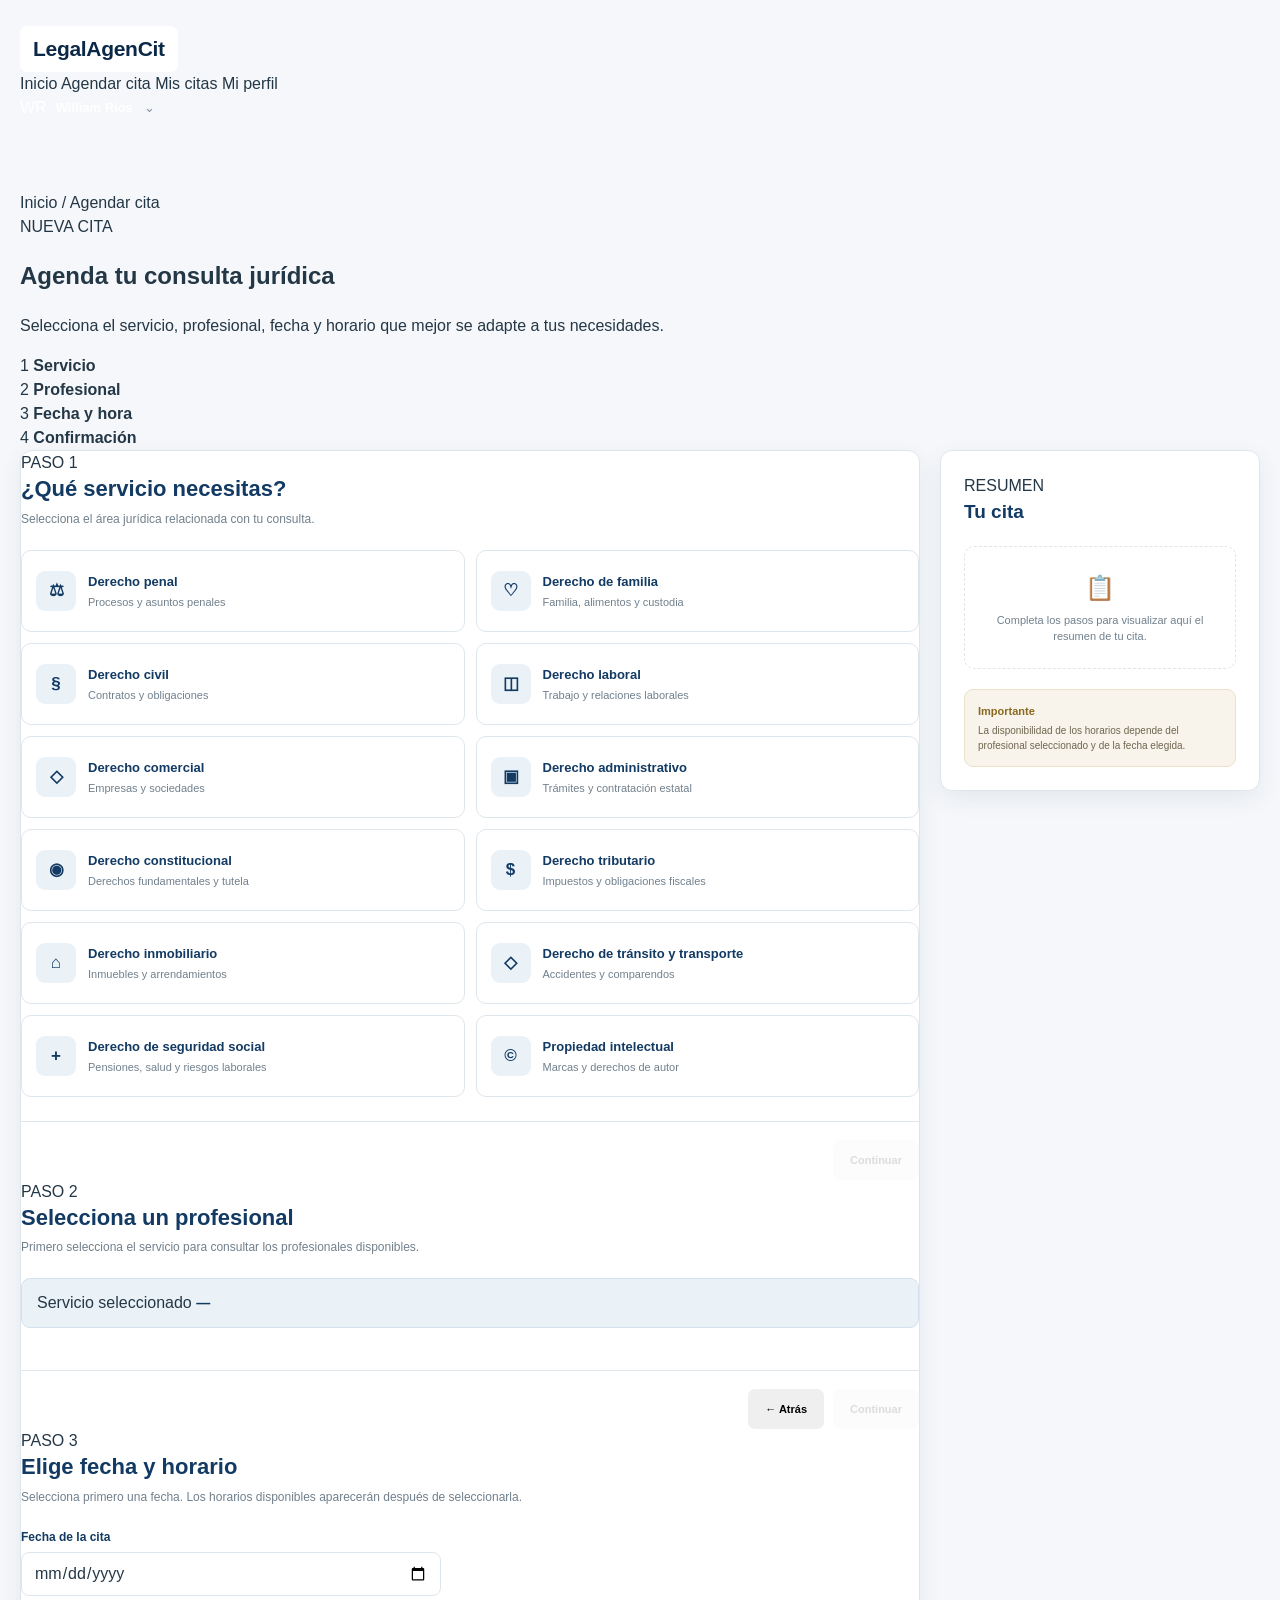
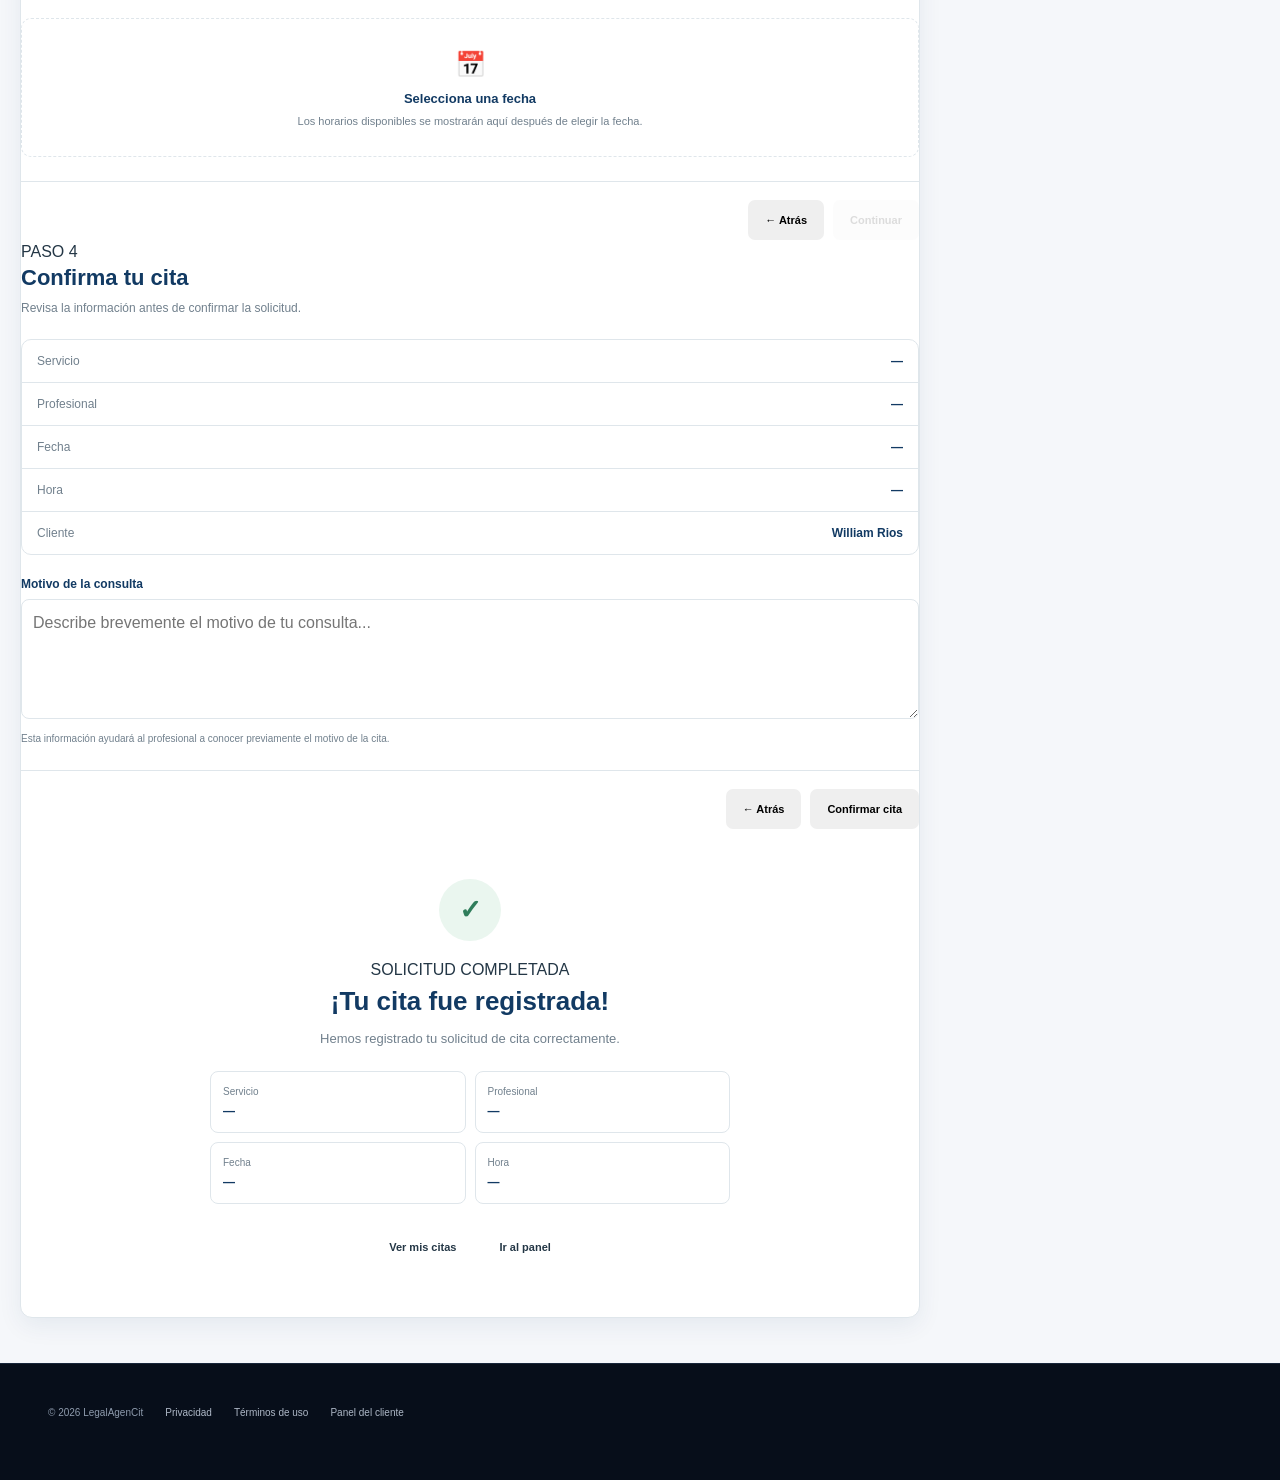
==== agendar-cita.html @ 58173038 "HTML y css" ====
<!DOCTYPE html>
<html lang="es">

<head>
    <meta charset="UTF-8">

    <meta
        name="viewport"
        content="width=device-width, initial-scale=1.0"
    >

    <meta
        name="description"
        content="Agenda una cita jurídica en LegalAgenCit."
    >

    <title>
        Agendar cita | LegalAgenCit
    </title>

    <link
        rel="stylesheet"
        href="assets/css/agendar-cita.css"
    >
</head>

<body class="dashboard-page">

<!-- =========================================================
     ENCABEZADO
========================================================= -->

<header class="dashboard-header">

    <div class="container dashboard-navbar">

        <!-- MARCA -->

        <a
            class="brand"
            href="dashboard-cliente.html"
            aria-label="LegalAgenCit - Panel del cliente"
        >
            <span class="brand-name">
                LegalAgenCit
            </span>
        </a>


        <!-- NAVEGACIÓN -->

        <nav
            class="dashboard-nav"
            aria-label="Navegación del cliente"
        >

            <a href="dashboard-cliente.html">
                Inicio
            </a>

            <a
                class="active"
                href="agendar-cita.html"
            >
                Agendar cita
            </a>

            <a href="mis-citas.html">
                Mis citas
            </a>

            <a href="perfil.html">
                Mi perfil
            </a>

        </nav>


        <!-- USUARIO -->

        <div class="dashboard-user">

            <button
                class="user-menu-button"
                id="userButton"
                type="button"
                aria-expanded="false"
                aria-controls="userMenu"
            >

                <span class="user-avatar">
                    WR
                </span>

                <span class="user-name">
                    William Rios
                </span>

                <span class="user-chevron">
                    ⌄
                </span>

            </button>


            <div
                class="user-menu"
                id="userMenu"
            >

                <a href="perfil.html">
                    Mi perfil
                </a>

                <a href="mis-citas.html">
                    Mis citas
                </a>

                <a href="login.html">
                    Cerrar sesión
                </a>

            </div>

        </div>

    </div>

</header>


<!-- =========================================================
     CONTENIDO PRINCIPAL
========================================================= -->

<main class="booking-main">

    <div class="container">


        <!-- MIGAS DE NAVEGACIÓN -->

        <nav
            class="breadcrumb"
            aria-label="Ruta de navegación"
        >

            <a href="dashboard-cliente.html">
                Inicio
            </a>

            <span>
                /
            </span>

            <span>
                Agendar cita
            </span>

        </nav>


        <!-- ENCABEZADO -->

        <section class="booking-heading">

            <div>

                <span class="dashboard-kicker">
                    NUEVA CITA
                </span>

                <h1>
                    Agenda tu consulta jurídica
                </h1>

                <p>
                    Selecciona el servicio, profesional, fecha
                    y horario que mejor se adapte a tus necesidades.
                </p>

            </div>

        </section>


        <!-- =====================================================
             INDICADOR DE PASOS
        ====================================================== -->

        <div
            class="booking-steps"
            aria-label="Pasos para agendar una cita"
        >

            <div
                class="booking-step-indicator active"
                data-step-indicator="1"
            >

                <span>
                    1
                </span>

                <strong>
                    Servicio
                </strong>

            </div>


            <div
                class="booking-step-indicator"
                data-step-indicator="2"
            >

                <span>
                    2
                </span>

                <strong>
                    Profesional
                </strong>

            </div>


            <div
                class="booking-step-indicator"
                data-step-indicator="3"
            >

                <span>
                    3
                </span>

                <strong>
                    Fecha y hora
                </strong>

            </div>


            <div
                class="booking-step-indicator"
                data-step-indicator="4"
            >

                <span>
                    4
                </span>

                <strong>
                    Confirmación
                </strong>

            </div>

        </div>


        <!-- =====================================================
             CONTENIDO DE LA RESERVA
        ====================================================== -->

        <div class="booking-layout">


            <!-- =================================================
                 FORMULARIO
            ================================================== -->

            <section class="booking-card">


                <!-- =================================================
                     PASO 1
                ================================================== -->

                <div
                    class="booking-content-step active"
                    id="step1"
                >

                    <div class="section-heading">

                        <span class="step-kicker">
                            PASO 1
                        </span>

                        <h2>
                            ¿Qué servicio necesitas?
                        </h2>

                        <p>
                            Selecciona el área jurídica relacionada
                            con tu consulta.
                        </p>

                    </div>


                    <div class="service-grid">


                        <button
                            type="button"
                            class="service-option"
                            data-service="Derecho penal"
                        >

                            <span class="service-icon">
                                ⚖
                            </span>

                            <span>

                                <strong>
                                    Derecho penal
                                </strong>

                                <small>
                                    Procesos y asuntos penales
                                </small>

                            </span>

                        </button>


                        <button
                            type="button"
                            class="service-option"
                            data-service="Derecho de familia"
                        >

                            <span class="service-icon">
                                ♡
                            </span>

                            <span>

                                <strong>
                                    Derecho de familia
                                </strong>

                                <small>
                                    Familia, alimentos y custodia
                                </small>

                            </span>

                        </button>


                        <button
                            type="button"
                            class="service-option"
                            data-service="Derecho civil"
                        >

                            <span class="service-icon">
                                §
                            </span>

                            <span>

                                <strong>
                                    Derecho civil
                                </strong>

                                <small>
                                    Contratos y obligaciones
                                </small>

                            </span>

                        </button>


                        <button
                            type="button"
                            class="service-option"
                            data-service="Derecho laboral"
                        >

                            <span class="service-icon">
                                ◫
                            </span>

                            <span>

                                <strong>
                                    Derecho laboral
                                </strong>

                                <small>
                                    Trabajo y relaciones laborales
                                </small>

                            </span>

                        </button>


                        <button
                            type="button"
                            class="service-option"
                            data-service="Derecho comercial"
                        >

                            <span class="service-icon">
                                ◇
                            </span>

                            <span>

                                <strong>
                                    Derecho comercial
                                </strong>

                                <small>
                                    Empresas y sociedades
                                </small>

                            </span>

                        </button>


                        <button
                            type="button"
                            class="service-option"
                            data-service="Derecho administrativo"
                        >

                            <span class="service-icon">
                                ▣
                            </span>

                            <span>

                                <strong>
                                    Derecho administrativo
                                </strong>

                                <small>
                                    Trámites y contratación estatal
                                </small>

                            </span>

                        </button>


                        <button
                            type="button"
                            class="service-option"
                            data-service="Derecho constitucional"
                        >

                            <span class="service-icon">
                                ◉
                            </span>

                            <span>

                                <strong>
                                    Derecho constitucional
                                </strong>

                                <small>
                                    Derechos fundamentales y tutela
                                </small>

                            </span>

                        </button>


                        <button
                            type="button"
                            class="service-option"
                            data-service="Derecho tributario"
                        >

                            <span class="service-icon">
                                $
                            </span>

                            <span>

                                <strong>
                                    Derecho tributario
                                </strong>

                                <small>
                                    Impuestos y obligaciones fiscales
                                </small>

                            </span>

                        </button>


                        <button
                            type="button"
                            class="service-option"
                            data-service="Derecho inmobiliario"
                        >

                            <span class="service-icon">
                                ⌂
                            </span>

                            <span>

                                <strong>
                                    Derecho inmobiliario
                                </strong>

                                <small>
                                    Inmuebles y arrendamientos
                                </small>

                            </span>

                        </button>


                        <button
                            type="button"
                            class="service-option"
                            data-service="Derecho de tránsito y transporte"
                        >

                            <span class="service-icon">
                                ◇
                            </span>

                            <span>

                                <strong>
                                    Derecho de tránsito y transporte
                                </strong>

                                <small>
                                    Accidentes y comparendos
                                </small>

                            </span>

                        </button>


                        <button
                            type="button"
                            class="service-option"
                            data-service="Derecho de seguridad social"
                        >

                            <span class="service-icon">
                                +
                            </span>

                            <span>

                                <strong>
                                    Derecho de seguridad social
                                </strong>

                                <small>
                                    Pensiones, salud y riesgos laborales
                                </small>

                            </span>

                        </button>


                        <button
                            type="button"
                            class="service-option"
                            data-service="Propiedad intelectual"
                        >

                            <span class="service-icon">
                                ©
                            </span>

                            <span>

                                <strong>
                                    Propiedad intelectual
                                </strong>

                                <small>
                                    Marcas y derechos de autor
                                </small>

                            </span>

                        </button>

                    </div>


                    <div class="step-actions">

                        <button
                            type="button"
                            class="btn btn-primary"
                            id="toStep2"
                            disabled
                        >
                            Continuar
                        </button>

                    </div>

                </div>


                <!-- =================================================
                     PASO 2
                ================================================== -->

                <div
                    class="booking-content-step"
                    id="step2"
                >

                    <div class="section-heading">

                        <span class="step-kicker">
                            PASO 2
                        </span>

                        <h2>
                            Selecciona un profesional
                        </h2>

                        <p id="professionalHelp">
                            Primero selecciona el servicio para
                            consultar los profesionales disponibles.
                        </p>

                    </div>


                    <div
                        class="selected-service"
                        id="selectedServiceBox"
                    >

                        <span>
                            Servicio seleccionado
                        </span>

                        <strong id="selectedService">
                            —
                        </strong>

                    </div>


                    <div
                        class="professional-grid"
                        id="professionalGrid"
                    >
                    </div>


                    <div class="step-actions">

                        <button
                            type="button"
                            class="btn btn-secondary"
                            id="backToStep1"
                        >
                            ← Atrás
                        </button>

                        <button
                            type="button"
                            class="btn btn-primary"
                            id="toStep3"
                            disabled
                        >
                            Continuar
                        </button>

                    </div>

                </div>


                <!-- =================================================
                     PASO 3
                ================================================== -->

                <div
                    class="booking-content-step"
                    id="step3"
                >

                    <div class="section-heading">

                        <span class="step-kicker">
                            PASO 3
                        </span>

                        <h2>
                            Elige fecha y horario
                        </h2>

                        <p>
                            Selecciona primero una fecha.
                            Los horarios disponibles aparecerán
                            después de seleccionarla.
                        </p>

                    </div>


                    <div class="date-area">

                        <label for="appointmentDate">
                            Fecha de la cita
                        </label>

                        <input
                            type="date"
                            id="appointmentDate"
                        >

                    </div>


                    <div
                        class="schedule-area hidden"
                        id="scheduleArea"
                    >

                        <div class="schedule-title">

                            <span>
                                Horarios disponibles
                            </span>

                            <strong id="scheduleDateText">
                                Selecciona una fecha
                            </strong>

                        </div>


                        <div
                            class="time-grid"
                            id="timeGrid"
                        >
                        </div>

                    </div>


                    <div
                        class="empty-schedule"
                        id="emptySchedule"
                    >

                        <span>
                            📅
                        </span>

                        <strong>
                            Selecciona una fecha
                        </strong>

                        <p>
                            Los horarios disponibles se mostrarán
                            aquí después de elegir la fecha.
                        </p>

                    </div>


                    <div class="step-actions">

                        <button
                            type="button"
                            class="btn btn-secondary"
                            id="backToStep2"
                        >
                            ← Atrás
                        </button>

                        <button
                            type="button"
                            class="btn btn-primary"
                            id="toStep4"
                            disabled
                        >
                            Continuar
                        </button>

                    </div>

                </div>


                <!-- =================================================
                     PASO 4
                ================================================== -->

                <div
                    class="booking-content-step"
                    id="step4"
                >

                    <div class="section-heading">

                        <span class="step-kicker">
                            PASO 4
                        </span>

                        <h2>
                            Confirma tu cita
                        </h2>

                        <p>
                            Revisa la información antes de confirmar
                            la solicitud.
                        </p>

                    </div>


                    <div class="confirmation">


                        <div class="confirmation-row">

                            <span>
                                Servicio
                            </span>

                            <strong id="confirmService">
                                —
                            </strong>

                        </div>


                        <div class="confirmation-row">

                            <span>
                                Profesional
                            </span>

                            <strong id="confirmProfessional">
                                —
                            </strong>

                        </div>


                        <div class="confirmation-row">

                            <span>
                                Fecha
                            </span>

                            <strong id="confirmDate">
                                —
                            </strong>

                        </div>


                        <div class="confirmation-row">

                            <span>
                                Hora
                            </span>

                            <strong id="confirmTime">
                                —
                            </strong>

                        </div>


                        <div class="confirmation-row">

                            <span>
                                Cliente
                            </span>

                            <strong>
                                William Rios
                            </strong>

                        </div>

                    </div>


                    <div class="reason-area">

                        <label for="reason">
                            Motivo de la consulta
                        </label>

                        <textarea
                            id="reason"
                            rows="4"
                            placeholder="Describe brevemente el motivo de tu consulta..."
                        ></textarea>

                        <small>
                            Esta información ayudará al profesional
                            a conocer previamente el motivo de la cita.
                        </small>

                    </div>


                    <div class="step-actions">

                        <button
                            type="button"
                            class="btn btn-secondary"
                            id="backToStep3"
                        >
                            ← Atrás
                        </button>

                        <button
                            type="button"
                            class="btn btn-primary"
                            id="confirmAppointment"
                        >
                            Confirmar cita
                        </button>

                    </div>

                </div>


                <!-- =================================================
                     CONFIRMACIÓN EXITOSA
                ================================================== -->

                <div
                    class="booking-content-step success-step"
                    id="successStep"
                >

                    <div class="success-icon">
                        ✓
                    </div>

                    <span class="step-kicker">
                        SOLICITUD COMPLETADA
                    </span>

                    <h2>
                        ¡Tu cita fue registrada!
                    </h2>

                    <p>
                        Hemos registrado tu solicitud de cita
                        correctamente.
                    </p>


                    <div class="success-summary">


                        <div>

                            <span>
                                Servicio
                            </span>

                            <strong id="successService">
                                —
                            </strong>

                        </div>


                        <div>

                            <span>
                                Profesional
                            </span>

                            <strong id="successProfessional">
                                —
                            </strong>

                        </div>


                        <div>

                            <span>
                                Fecha
                            </span>

                            <strong id="successDate">
                                —
                            </strong>

                        </div>


                        <div>

                            <span>
                                Hora
                            </span>

                            <strong id="successTime">
                                —
                            </strong>

                        </div>

                    </div>


                    <div class="success-actions">

                        <a
                            class="btn btn-primary"
                            href="mis-citas.html"
                        >
                            Ver mis citas
                        </a>

                        <a
                            class="btn btn-secondary"
                            href="dashboard-cliente.html"
                        >
                            Ir al panel
                        </a>

                    </div>

                </div>

            </section>


            <!-- =================================================
                 RESUMEN LATERAL
            ================================================== -->

            <aside class="summary-card">

                <span class="summary-kicker">
                    RESUMEN
                </span>

                <h2>
                    Tu cita
                </h2>


                <div
                    class="summary-empty"
                    id="summaryEmpty"
                >

                    <span>
                        📋
                    </span>

                    <p>
                        Completa los pasos para visualizar
                        aquí el resumen de tu cita.
                    </p>

                </div>


                <div
                    class="summary-content hidden"
                    id="summaryContent"
                >

                    <div class="summary-item">

                        <span>
                            Servicio
                        </span>

                        <strong id="summaryService">
                            —
                        </strong>

                    </div>


                    <div class="summary-item">

                        <span>
                            Profesional
                        </span>

                        <strong id="summaryProfessional">
                            —
                        </strong>

                    </div>


                    <div class="summary-item">

                        <span>
                            Fecha
                        </span>

                        <strong id="summaryDate">
                            —
                        </strong>

                    </div>


                    <div class="summary-item">

                        <span>
                            Hora
                        </span>

                        <strong id="summaryTime">
                            —
                        </strong>

                    </div>

                </div>


                <div class="summary-note">

                    <strong>
                        Importante
                    </strong>

                    <p>
                        La disponibilidad de los horarios depende
                        del profesional seleccionado y de la fecha
                        elegida.
                    </p>

                </div>

            </aside>

        </div>

    </div>

</main>


<!-- =========================================================
     PIE DE PÁGINA
========================================================= -->

<footer class="dashboard-footer">

    <div class="container">

        <span>
            © 2026 LegalAgenCit
        </span>

        <div>

            <a href="#">
                Privacidad
            </a>

            <a href="#">
                Términos de uso
            </a>

            <a href="dashboard-cliente.html">
                Panel del cliente
            </a>

        </div>

    </div>

</footer>


<!-- =========================================================
     JAVASCRIPT
========================================================= -->

<script>

/* =========================================================
   CATÁLOGO DE PROFESIONALES
========================================================= */

const professionals = [

    {
        name: "Dr. Carlos Ramírez",
        specialties: [
            "Derecho penal",
            "Derecho constitucional",
            "Derecho de tránsito y transporte"
        ],
        specialty: "Penal",
        areas:
            "Procesos penales, delitos económicos, responsabilidad penal y asuntos relacionados con tránsito",
        initials: "CR"
    },

    {
        name: "Dra. Sofía Castro",
        specialties: [
            "Derecho de familia",
            "Derecho civil"
        ],
        specialty: "Familia",
        areas:
            "Divorcio, alimentos, custodia, sucesiones y asuntos civiles",
        initials: "SC"
    },

    {
        name: "Dr. Andrés Morales",
        specialties: [
            "Derecho civil",
            "Derecho inmobiliario",
            "Derecho comercial"
        ],
        specialty: "Civil",
        areas:
            "Contratos, obligaciones, responsabilidad civil, propiedad y asuntos comerciales",
        initials: "AM"
    },

    {
        name: "Dra. Valentina Gómez",
        specialties: [
            "Derecho laboral",
            "Derecho de seguridad social",
            "Derecho civil"
        ],
        specialty: "Laboral",
        areas:
            "Contratos laborales, despidos, prestaciones, conflictos laborales y seguridad social",
        initials: "VG"
    },

    {
        name: "Dr. Alejandro Torres",
        specialties: [
            "Derecho comercial",
            "Derecho civil",
            "Derecho tributario"
        ],
        specialty: "Comercial",
        areas:
            "Sociedades, contratos comerciales, obligaciones mercantiles, empresas y asuntos tributarios",
        initials: "AT"
    },

    {
        name: "Dra. Laura Martínez",
        specialties: [
            "Derecho administrativo",
            "Derecho constitucional"
        ],
        specialty: "Administrativo",
        areas:
            "Contratación estatal, actos administrativos, procedimientos administrativos y asuntos constitucionales",
        initials: "LM"
    },

    {
        name: "Dr. Sebastián Herrera",
        specialties: [
            "Derecho constitucional",
            "Derecho penal",
            "Derecho administrativo"
        ],
        specialty: "Constitucional",
        areas:
            "Derechos fundamentales, acciones de tutela, mecanismos constitucionales y asuntos administrativos",
        initials: "SH"
    },

    {
        name: "Dra. Natalia Rodríguez",
        specialties: [
            "Derecho tributario",
            "Derecho comercial",
            "Derecho administrativo"
        ],
        specialty: "Tributario",
        areas:
            "Impuestos, obligaciones tributarias, declaraciones, procedimientos fiscales y asuntos comerciales",
        initials: "NR"
    },

    {
        name: "Dr. Felipe Vargas",
        specialties: [
            "Derecho inmobiliario",
            "Derecho civil",
            "Derecho comercial"
        ],
        specialty: "Inmobiliario",
        areas:
            "Compraventa de inmuebles, arrendamientos, propiedad, contratos y trámites inmobiliarios",
        initials: "FV"
    },

    {
        name: "Dra. Carolina Pérez",
        specialties: [
            "Derecho de tránsito y transporte",
            "Derecho civil",
            "Derecho penal"
        ],
        specialty: "Tránsito y Transporte",
        areas:
            "Accidentes de tránsito, comparendos, licencias, responsabilidad vial y asuntos civiles relacionados",
        initials: "CP"
    },

    {
        name: "Dr. Daniel Rojas",
        specialties: [
            "Derecho de seguridad social",
            "Derecho laboral",
            "Derecho civil"
        ],
        specialty: "Seguridad Social",
        areas:
            "Pensiones, salud, riesgos laborales, prestaciones sociales y conflictos laborales",
        initials: "DR"
    },

    {
        name: "Dra. Mariana López",
        specialties: [
            "Propiedad intelectual",
            "Derecho comercial",
            "Derecho civil"
        ],
        specialty: "Propiedad Intelectual",
        areas:
            "Marcas, derechos de autor, propiedad industrial, registro de obras y asuntos comerciales",
        initials: "ML"
    }

];


/* =========================================================
   ESTADO DE LA CITA
========================================================= */

let appointment = {
    service: "",
    professional: null,
    date: "",
    time: "",
    reason: ""
};


/* =========================================================
   ELEMENTOS
========================================================= */

const steps =
    document.querySelectorAll(
        ".booking-content-step"
    );

const indicators =
    document.querySelectorAll(
        ".booking-step-indicator"
    );

const serviceButtons =
    document.querySelectorAll(
        ".service-option"
    );

const professionalGrid =
    document.getElementById(
        "professionalGrid"
    );

const selectedService =
    document.getElementById(
        "selectedService"
    );

const toStep2 =
    document.getElementById(
        "toStep2"
    );

const toStep3 =
    document.getElementById(
        "toStep3"
    );

const toStep4 =
    document.getElementById(
        "toStep4"
    );

const appointmentDate =
    document.getElementById(
        "appointmentDate"
    );

const timeGrid =
    document.getElementById(
        "timeGrid"
    );

const scheduleArea =
    document.getElementById(
        "scheduleArea"
    );

const emptySchedule =
    document.getElementById(
        "emptySchedule"
    );

const reason =
    document.getElementById(
        "reason"
    );


/* =========================================================
   CAMBIAR PASO
========================================================= */

function showStep(number) {

    steps.forEach(step => {
        step.classList.remove("active");
    });

    indicators.forEach(indicator => {

        indicator.classList.remove("active");
        indicator.classList.remove("completed");

        const stepNumber =
            Number(
                indicator.dataset.stepIndicator
            );

        if (stepNumber < number) {
            indicator.classList.add("completed");
        }

        if (stepNumber === number) {
            indicator.classList.add("active");
        }

    });

    const selectedStep =
        document.getElementById(
            `step${number}`
        );

    if (selectedStep) {
        selectedStep.classList.add("active");
    }

}


/* =========================================================
   PASO 1 — SERVICIO
========================================================= */

serviceButtons.forEach(button => {

    button.addEventListener(
        "click",
        () => {

            serviceButtons.forEach(item => {
                item.classList.remove(
                    "selected"
                );
            });

            button.classList.add(
                "selected"
            );

            appointment.service =
                button.dataset.service;

            appointment.professional =
                null;

            appointment.date = "";
            appointment.time = "";

            toStep2.disabled = false;

            renderProfessionals();
            updateSummary();

        }
    );

});


/* =========================================================
   PROFESIONALES COMPATIBLES
========================================================= */

function renderProfessionals() {

    professionalGrid.innerHTML = "";

    const available =
        professionals.filter(
            professional =>
                professional.specialties.includes(
                    appointment.service
                )
        );

    selectedService.textContent =
        appointment.service;

    if (available.length === 0) {

        professionalGrid.innerHTML = `

            <div class="no-professionals">

                <strong>
                    No hay profesionales disponibles
                </strong>

                <p>
                    Actualmente no encontramos profesionales
                    asociados a este servicio.
                </p>

            </div>

        `;

        return;
    }


    available.forEach(professional => {

        const card =
            document.createElement(
                "button"
            );

        card.type = "button";

        card.className =
            "professional-option";

        card.innerHTML = `

            <span class="professional-avatar">
                ${professional.initials}
            </span>

            <span class="professional-info">

                <strong>
                    ${professional.name}
                </strong>

                <small>
                    Especialidad principal:
                    ${professional.specialty}
                </small>

                <em>
                    ${professional.areas}
                </em>

            </span>

            <span class="select-arrow">
                →
            </span>

        `;


        card.addEventListener(
            "click",
            () => {

                document
                    .querySelectorAll(
                        ".professional-option"
                    )
                    .forEach(item => {

                        item.classList.remove(
                            "selected"
                        );

                    });


                card.classList.add(
                    "selected"
                );


                appointment.professional =
                    professional;

                toStep3.disabled = false;

                updateSummary();

            }
        );


        professionalGrid.appendChild(
            card
        );

    });

}


/* =========================================================
   PASO 2
========================================================= */

toStep2.addEventListener(
    "click",
    () => {

        if (!appointment.service) {
            return;
        }

        showStep(2);

    }
);


/* =========================================================
   VOLVER AL PASO 1
========================================================= */

document
    .getElementById(
        "backToStep1"
    )
    .addEventListener(
        "click",
        () => {
            showStep(1);
        }
    );


/* =========================================================
   PASO 3
========================================================= */

toStep3.addEventListener(
    "click",
    () => {

        if (!appointment.professional) {
            return;
        }

        showStep(3);

    }
);


/* =========================================================
   VOLVER AL PASO 2
========================================================= */

document
    .getElementById(
        "backToStep2"
    )
    .addEventListener(
        "click",
        () => {
            showStep(2);
        }
    );


/* =========================================================
   FECHA MÍNIMA
========================================================= */

const today =
    new Date();

const year =
    today.getFullYear();

const month =
    String(
        today.getMonth() + 1
    ).padStart(2, "0");

const day =
    String(
        today.getDate()
    ).padStart(2, "0");

appointmentDate.min =
    `${year}-${month}-${day}`;


/* =========================================================
   CAMBIO DE FECHA
========================================================= */

appointmentDate.addEventListener(
    "change",
    () => {

        appointment.date =
            appointmentDate.value;

        appointment.time = "";

        if (!appointment.date) {

            scheduleArea.classList.add(
                "hidden"
            );

            emptySchedule.classList.remove(
                "hidden"
            );

            toStep4.disabled = true;

            return;
        }

        renderTimes();
        updateSummary();

    }
);


/* =========================================================
   GENERAR HORARIOS
========================================================= */

function renderTimes() {

    timeGrid.innerHTML = "";

    scheduleArea.classList.remove(
        "hidden"
    );

    emptySchedule.classList.add(
        "hidden"
    );

    toStep4.disabled = true;


    const selectedDate =
        new Date(
            `${appointment.date}T12:00:00`
        );

    const dayOfWeek =
        selectedDate.getDay();


    if (
        dayOfWeek === 0 ||
        dayOfWeek === 6
    ) {

        timeGrid.innerHTML = `

            <div class="no-times">

                <strong>
                    No hay atención este día
                </strong>

                <p>
                    Selecciona un día entre lunes y viernes.
                </p>

            </div>

        `;

        return;
    }


    const times = [
        "08:00",
        "09:00",
        "10:00",
        "11:00",
        "14:00",
        "15:00",
        "16:00"
    ];


    times.forEach(time => {

        const button =
            document.createElement(
                "button"
            );

        button.type = "button";

        button.className =
            "time-option";

        button.textContent =
            formatTime(time);


        button.addEventListener(
            "click",
            () => {

                document
                    .querySelectorAll(
                        ".time-option"
                    )
                    .forEach(item => {

                        item.classList.remove(
                            "selected"
                        );

                    });


                button.classList.add(
                    "selected"
                );


                appointment.time =
                    time;

                toStep4.disabled = false;

                updateSummary();

            }
        );


        timeGrid.appendChild(
            button
        );

    });


    document.getElementById(
        "scheduleDateText"
    ).textContent =
        formatDate(
            appointment.date
        );

}


/* =========================================================
   FORMATO DE HORA
========================================================= */

function formatTime(time) {

    const [
        hours,
        minutes
    ] =
        time.split(":");


    const date =
        new Date();

    date.setHours(
        Number(hours),
        Number(minutes)
    );


    return date.toLocaleTimeString(
        "es-CO",
        {
            hour: "numeric",
            minute: "2-digit"
        }
    );

}


/* =========================================================
   FORMATO DE FECHA
========================================================= */

function formatDate(dateString) {

    if (!dateString) {
        return "—";
    }


    const date =
        new Date(
            `${dateString}T12:00:00`
        );


    return date.toLocaleDateString(
        "es-CO",
        {
            weekday: "long",
            day: "numeric",
            month: "long",
            year: "numeric"
        }
    );

}


/* =========================================================
   PASO 4
========================================================= */

toStep4.addEventListener(
    "click",
    () => {

        if (
            !appointment.date ||
            !appointment.time
        ) {
            return;
        }


        document.getElementById(
            "confirmService"
        ).textContent =
            appointment.service;


        document.getElementById(
            "confirmProfessional"
        ).textContent =
            appointment.professional.name;


        document.getElementById(
            "confirmDate"
        ).textContent =
            formatDate(
                appointment.date
            );


        document.getElementById(
            "confirmTime"
        ).textContent =
            formatTime(
                appointment.time
            );


        showStep(4);

    }
);


/* =========================================================
   VOLVER AL PASO 3
========================================================= */

document
    .getElementById(
        "backToStep3"
    )
    .addEventListener(
        "click",
        () => {
            showStep(3);
        }
    );


/* =========================================================
   MOTIVO
========================================================= */

reason.addEventListener(
    "input",
    () => {

        appointment.reason =
            reason.value;

    }
);


/* =========================================================
   CONFIRMAR CITA
========================================================= */

document
    .getElementById(
        "confirmAppointment"
    )
    .addEventListener(
        "click",
        () => {

            document.getElementById(
                "successService"
            ).textContent =
                appointment.service;


            document.getElementById(
                "successProfessional"
            ).textContent =
                appointment.professional.name;


            document.getElementById(
                "successDate"
            ).textContent =
                formatDate(
                    appointment.date
                );


            document.getElementById(
                "successTime"
            ).textContent =
                formatTime(
                    appointment.time
                );


            steps.forEach(step => {

                step.classList.remove(
                    "active"
                );

            });


            document
                .getElementById(
                    "successStep"
                )
                .classList.add(
                    "active"
                );


            indicators.forEach(
                indicator => {

                    indicator.classList.remove(
                        "active"
                    );

                    indicator.classList.add(
                        "completed"
                    );

                }
            );


            updateSummary();

        }
    );


/* =========================================================
   ACTUALIZAR RESUMEN
========================================================= */

function updateSummary() {

    const hasInformation =
        appointment.service ||
        appointment.professional ||
        appointment.date ||
        appointment.time;


    if (!hasInformation) {

        document
            .getElementById(
                "summaryEmpty"
            )
            .classList.remove(
                "hidden"
            );


        document
            .getElementById(
                "summaryContent"
            )
            .classList.add(
                "hidden"
            );

        return;
    }


    document
        .getElementById(
            "summaryEmpty"
        )
        .classList.add(
            "hidden"
        );


    document
        .getElementById(
            "summaryContent"
        )
        .classList.remove(
            "hidden"
        );


    document.getElementById(
        "summaryService"
    ).textContent =
        appointment.service ||
        "Pendiente";


    document.getElementById(
        "summaryProfessional"
    ).textContent =
        appointment.professional
            ? appointment.professional.name
            : "Pendiente";


    document.getElementById(
        "summaryDate"
    ).textContent =
        appointment.date
            ? formatDate(
                appointment.date
            )
            : "Pendiente";


    document.getElementById(
        "summaryTime"
    ).textContent =
        appointment.time
            ? formatTime(
                appointment.time
            )
            : "Pendiente";

}


/* =========================================================
   MENÚ DEL USUARIO
========================================================= */

const userButton =
    document.getElementById(
        "userButton"
    );

const userMenu =
    document.getElementById(
        "userMenu"
    );


userButton.addEventListener(
    "click",
    () => {

        const expanded =
            userButton.getAttribute(
                "aria-expanded"
            ) === "true";


        userButton.setAttribute(
            "aria-expanded",
            String(!expanded)
        );


        userMenu.classList.toggle(
            "open",
            !expanded
        );

    }
);


/* =========================================================
   CERRAR MENÚ
========================================================= */

document.addEventListener(
    "click",
    event => {

        if (
            !userButton.contains(
                event.target
            ) &&
            !userMenu.contains(
                event.target
            )
        ) {

            userButton.setAttribute(
                "aria-expanded",
                "false"
            );

            userMenu.classList.remove(
                "open"
            );

        }

    }
);


/* =========================================================
   ESC
========================================================= */

document.addEventListener(
    "keydown",
    event => {

        if (
            event.key === "Escape"
        ) {

            userButton.setAttribute(
                "aria-expanded",
                "false"
            );

            userMenu.classList.remove(
                "open"
            );

        }

    }
);


/* =========================================================
   INICIALIZACIÓN
========================================================= */

updateSummary();

</script>

</body>

</html>
---- assets/css/agendar-cita.css ----
/* ================================================================
   LEGALAGENCIT
   AGENDAR CITA
   DISEÑO CONSISTENTE CON EL PANEL DEL CLIENTE
================================================================ */

/* ================================================================
   VARIABLES
================================================================ */
:root {
    --bg-main: #f5f7fa;
    --bg-header: #070e1a;

    --primary: #123a63;
    --primary-dark: #0b2947;
    --primary-light: #eaf1f7;

    --interactive-hover: #a5b2dd;
    --interactive-selected: #234a98;
    --interactive-border: #234a98;

    --text: #243746;
    --text-soft: #71808d;
    --text-muted: #8794a7;

    --border: #dfe6eb;

    --white: #ffffff;

    --gold: #d9b21f;

    --success: #2f7d5b;
    --success-bg: #eaf6ef;

    --warning: #a87520;
    --warning-bg: #fff7e6;

    --shadow: 0 8px 24px rgba(18, 58, 99, 0.07);

    --radius: 12px;
}


/* ================================================================
   RESET
================================================================ */
* {
    box-sizing: border-box;
}

html {
    scroll-behavior: smooth;
}

body {
    margin: 0;
    min-height: 100vh;

    font-family:
        "Segoe UI",
        Arial,
        Helvetica,
        sans-serif;

    color: var(--text);
    background: var(--bg-main);

    line-height: 1.5;
}

button,
input,
textarea,
select {
    font: inherit;
}

button {
    cursor: pointer;
}

a {
    color: inherit;
    text-decoration: none;
}


/* ================================================================
   HEADER
================================================================ */
.header {
    height: 69px;
    flex-shrink: 0;

    background: var(--bg-header);

    border-bottom:
        1px solid #202d42;

    position: sticky;
    top: 0;
    z-index: 100;
}

.nav {
    width: 100%;
    max-width: 1366px;

    height: 69px;

    margin: 0 auto;
    padding: 0 28px;

    display: grid;

    grid-template-columns:
        1fr
        auto
        1fr;

    align-items: center;

    gap: 30px;
}


/* ================================================================
   MARCA
================================================================ */
.brand {
    justify-self: start;

    display: inline-flex;
    align-items: center;

    padding: 7px 13px;

    min-height: 37px;

    background: var(--white);

    color: var(--primary-dark);

    border-radius: 7px;

    font-size: 21px;
    font-weight: 800;

    letter-spacing: -0.3px;

    white-space: nowrap;
}

.brand span {
    letter-spacing: -0.3px;
}


/* ================================================================
   NAVEGACIÓN
================================================================ */
.nav > nav {
    display: flex;
    align-items: center;
    justify-content: center;

    gap: 30px;
}

.nav > nav a {
    position: relative;

    padding: 25px 0;

    color: #aeb8c8;

    font-size: 14px;
    font-weight: 700;

    transition:
        color 0.2s ease;
}

.nav > nav a:hover {
    color: var(--white);
}

.nav > nav a.active {
    color: var(--white);
}

.nav > nav a.active::after {
    content: "";

    position: absolute;

    left: 0;
    right: 0;

    bottom: 0;

    height: 3px;

    background: var(--white);

    border-radius:
        3px 3px 0 0;
}


/* ================================================================
   USUARIO
================================================================ */
.user {
    justify-self: end;

    position: relative;
}

#userButton {
    display: flex;
    align-items: center;

    gap: 9px;

    padding: 0;

    border: 0;

    background: transparent;

    color: var(--white);
}

.avatar {
    width: 35px;
    height: 35px;

    display: flex;
    align-items: center;
    justify-content: center;

    border-radius: 50%;

    background: #1e304d;

    color: #d9e0eb;

    font-size: 11px;
    font-weight: 800;
}

.user-name {
    font-size: 13px;
    font-weight: 700;
}

#userButton > span:last-child {
    color: #8491a3;

    font-size: 13px;

    margin-left: 2px;
}


/* ================================================================
   MENÚ DEL USUARIO
================================================================ */
#userMenu {
    position: absolute;

    top: calc(100% + 12px);
    right: 0;

    width: 175px;

    padding: 7px;

    background: #121c2d;

    border:
        1px solid #293952;

    border-radius: 8px;

    box-shadow:
        0 12px 30px rgba(0, 0, 0, 0.35);

    display: none;

    z-index: 100;
}

#userMenu.open {
    display: block;
}

#userMenu a {
    display: block;

    padding: 10px 11px;

    color: #c4cedc;

    font-size: 12px;

    border-radius: 5px;

    transition:
        background-color 0.18s ease,
        color 0.18s ease;
}

#userMenu a:hover {
    background: #1d2a40;

    color: var(--white);
}


/* ================================================================
   CONTENIDO
================================================================ */
main {
    min-height:
        calc(100vh - 137px);
}

.container {
    width:
        min(1280px, calc(100% - 40px));

    margin: 0 auto;

    padding:
        26px 0 45px;
}


/* ================================================================
   MIGAS
================================================================ */
.crumb {
    display: flex;
    align-items: center;

    gap: 8px;

    margin-bottom: 22px;

    color: var(--text-soft);

    font-size: 12px;
}

.crumb a {
    color: var(--primary);

    font-weight: 700;
}

.crumb a:hover {
    text-decoration: underline;
}


/* ================================================================
   ENCABEZADO
================================================================ */
.heading {
    margin-bottom: 24px;
}

.kicker {
    display: block;

    margin-bottom: 7px;

    color: var(--gold);

    font-size: 11px;

    font-weight: 800;

    letter-spacing:
        1px;

    text-transform:
        uppercase;
}

.heading h1 {
    margin: 0 0 8px;

    color: var(--primary);

    font-size:
        clamp(27px, 3vw, 34px);

    line-height: 1.15;

    letter-spacing:
        -0.5px;
}

.heading p {
    margin: 0;

    max-width: 700px;

    color: var(--text-soft);

    font-size: 13px;
}


/* ================================================================
   INDICADOR DE PASOS
================================================================ */
.steps {
    display: grid;

    grid-template-columns:
        repeat(4, 1fr);

    margin-bottom: 20px;

    background: var(--white);

    border:
        1px solid var(--border);

    border-radius:
        var(--radius);

    overflow: hidden;

    box-shadow: var(--shadow);
}

.step {
    position: relative;

    min-height: 58px;

    padding:
        9px 14px;

    display: flex;
    align-items: center;
    justify-content: center;

    gap: 9px;

    color: #8794a2;

    background: var(--white);

    border-right:
        1px solid var(--border);
}

.step:last-child {
    border-right: 0;
}

.step span {
    width: 27px;
    height: 27px;

    flex-shrink: 0;

    display: grid;
    place-items: center;

    border-radius: 50%;

    background: #edf0f3;

    color: #7c8995;

    font-size: 12px;

    font-weight: 800;
}

.step strong {
    font-size: 12px;
}

.step.active {
    color: var(--primary);

    background:
        var(--primary-light);
}

.step.active span {
    background:
        var(--primary);

    color:
        var(--white);
}

.step.completed {
    color: var(--success);
}

.step.completed span {
    background:
        var(--success-bg);

    color:
        var(--success);
}


/* ================================================================
   LAYOUT PRINCIPAL
================================================================ */
.booking-layout {
    display: grid;

    grid-template-columns:
        minmax(0, 1fr)
        320px;

    gap: 20px;

    align-items: start;
}


/* ================================================================
   TARJETAS PRINCIPALES
================================================================ */
.booking-card,
.summary-card {
    background:
        var(--white);

    border:
        1px solid var(--border);

    border-radius:
        var(--radius);

    box-shadow:
        var(--shadow);
}

.booking-card {
    overflow: hidden;
}

.summary-card {
    padding: 23px;

    position: sticky;

    top: 88px;
}


/* ================================================================
   PASOS DEL FORMULARIO
================================================================ */
.booking-step {
    display: none;

    padding: 27px;
}

.booking-step.active {
    display: block;
}

.section-heading {
    margin-bottom: 22px;
}

.section-heading h2 {
    margin:
        0 0 7px;

    color:
        var(--primary);

    font-size: 22px;

    line-height: 1.25;
}

.section-heading p {
    margin: 0;

    color:
        var(--text-soft);

    font-size: 12px;
}


/* ================================================================
   SERVICIOS
================================================================ */
.service-grid {
    display: grid;

    grid-template-columns:
        repeat(2, minmax(0, 1fr));

    gap: 11px;
}

.service-option {
    width: 100%;

    min-height: 82px;

    padding: 14px;

    border:
        1px solid var(--border);

    border-radius: 10px;

    background:
        var(--white);

    display: flex;

    align-items: center;

    gap: 12px;

    text-align: left;

    color:
        var(--text);

    transition:
        border-color 0.2s ease,
        background-color 0.2s ease,
        box-shadow 0.2s ease,
        transform 0.2s ease;
}

.service-option:hover {
    border-color:
        var(--interactive-border);

    background:
        #fbfcfd;

    transform:
        translateY(-1px);
}

.service-option.selected {
    border-color:
        var(--interactive-selected);

    background:
        var(--primary-light);

    box-shadow:
        0 0 0 2px
        rgba(35, 74, 152, 0.08);
}

.service-icon {
    flex:
        0 0 40px;

    width: 40px;
    height: 40px;

    display: grid;
    place-items: center;

    border-radius: 9px;

    background:
        var(--primary-light);

    color:
        var(--primary);

    font-size: 17px;

    font-weight: 700;
}

.service-option.selected
.service-icon {
    background:
        var(--primary);

    color:
        var(--white);
}

.service-option strong {
    display: block;

    margin-bottom: 3px;

    color:
        var(--primary);

    font-size: 13px;
}

.service-option small {
    display: block;

    color:
        var(--text-soft);

    font-size: 11px;

    line-height: 1.35;
}


/* ================================================================
   SERVICIO SELECCIONADO
================================================================ */
.selected-service {
    margin-bottom: 18px;

    padding:
        12px 15px;

    background:
        var(--primary-light);

    border:
        1px solid #d4e1ec;

    border-radius:
        9px;
}

.label {
    display: block;

    margin-bottom: 3px;

    color:
        var(--text-soft);

    font-size: 10px;

    font-weight: 800;

    text-transform:
        uppercase;

    letter-spacing:
        0.4px;
}

.selected-service strong {
    color:
        var(--primary);

    font-size: 14px;
}


/* ================================================================
   PROFESIONALES
================================================================ */
.professional-grid {
    display: grid;

    grid-template-columns:
        repeat(2, minmax(0, 1fr));

    gap: 11px;
}

.professional-option {
    width: 100%;

    padding: 14px;

    border:
        1px solid var(--border);

    border-radius: 10px;

    background:
        var(--white);

    display: flex;

    align-items: center;

    gap: 12px;

    text-align: left;

    color:
        var(--text);

    transition:
        border-color 0.2s ease,
        background-color 0.2s ease,
        box-shadow 0.2s ease;
}

.professional-option:hover {
    border-color:
        var(--interactive-border);

    background:
        #fbfcfd;
}

.professional-option.selected {
    border-color:
        var(--interactive-selected);

    background:
        var(--primary-light);

    box-shadow:
        0 0 0 2px
        rgba(35, 74, 152, 0.08);
}

.professional-avatar {
    flex:
        0 0 45px;

    width: 45px;
    height: 45px;

    display: grid;
    place-items: center;

    border-radius: 50%;

    background:
        var(--primary);

    color:
        var(--white);

    font-size: 12px;

    font-weight: 800;
}

.professional-info {
    min-width: 0;

    flex: 1;
}

.professional-info strong {
    display: block;

    margin-bottom: 2px;

    color:
        var(--primary);

    font-size: 13px;
}

.professional-info small {
    display: block;

    margin-bottom: 4px;

    color:
        var(--gold);

    font-size: 10px;

    font-weight: 800;
}

.professional-info em {
    display: block;

    color:
        var(--text-soft);

    font-size: 10px;

    line-height: 1.4;

    font-style: normal;
}

.select-arrow {
    flex:
        0 0 auto;

    color:
        var(--primary);

    font-size: 17px;

    font-weight: 700;
}

.no-professionals,
.no-times {
    grid-column:
        1 / -1;

    padding:
        28px;

    border:
        1px dashed var(--border);

    border-radius:
        10px;

    text-align:
        center;
}

.no-professionals strong,
.no-times strong {
    display: block;

    margin-bottom: 5px;

    color:
        var(--primary);
}

.no-professionals p,
.no-times p {
    margin: 0;

    color:
        var(--text-soft);

    font-size: 12px;
}


/* ================================================================
   FECHA
================================================================ */
.date-area {
    max-width: 420px;

    margin-bottom: 22px;
}

.date-area label,
.reason-area label {
    display: block;

    margin-bottom: 6px;

    color:
        var(--primary);

    font-size: 12px;

    font-weight: 800;
}

.date-area input {
    width: 100%;

    height: 44px;

    padding:
        0 12px;

    border:
        1px solid var(--border);

    border-radius:
        8px;

    background:
        var(--white);

    color:
        var(--text);

    outline: none;
}

.date-area input:focus {
    border-color:
        var(--interactive-border);

    box-shadow:
        0 0 0 3px
        rgba(35, 74, 152, 0.08);
}


/* ================================================================
   HORARIOS
================================================================ */
.schedule-area {
    margin-top: 9px;
}

.schedule-title {
    margin-bottom: 10px;
}

.schedule-title .label {
    margin-bottom: 2px;
}

.schedule-title strong {
    display: block;

    color:
        var(--primary);

    font-size: 13px;

    text-transform:
        capitalize;
}

.time-grid {
    display: grid;

    grid-template-columns:
        repeat(4, 1fr);

    gap: 8px;
}

.time-option {
    min-height: 42px;

    border:
        1px solid var(--border);

    border-radius:
        7px;

    background:
        var(--white);

    color:
        var(--primary);

    font-size: 12px;

    font-weight: 700;

    transition:
        background-color 0.2s ease,
        border-color 0.2s ease,
        color 0.2s ease;
}

.time-option:hover {
    border-color:
        var(--interactive-border);

    background:
        var(--primary-light);
}

.time-option.selected {
    border-color:
        var(--interactive-selected);

    background:
        var(--interactive-selected);

    color:
        var(--white);
}

.empty-schedule {
    padding:
        27px 18px;

    border:
        1px dashed var(--border);

    border-radius:
        10px;

    text-align:
        center;

    color:
        var(--text-soft);
}

.empty-schedule span {
    display: block;

    margin-bottom: 6px;

    font-size: 25px;
}

.empty-schedule strong {
    display: block;

    color:
        var(--primary);

    font-size: 13px;
}

.empty-schedule p {
    margin:
        4px auto 0;

    max-width: 420px;

    font-size: 11px;
}


/* ================================================================
   CONFIRMACIÓN
================================================================ */
.confirmation {
    margin-bottom: 20px;

    border:
        1px solid var(--border);

    border-radius:
        10px;

    overflow: hidden;
}

.confirmation-row {
    display: flex;

    align-items: center;
    justify-content: space-between;

    gap: 20px;

    padding:
        12px 15px;

    border-bottom:
        1px solid var(--border);
}

.confirmation-row:last-child {
    border-bottom: 0;
}

.confirmation-row span {
    color:
        var(--text-soft);

    font-size: 12px;
}

.confirmation-row strong {
    color:
        var(--primary);

    font-size: 12px;

    text-align: right;
}


/* ================================================================
   MOTIVO
================================================================ */
.reason-area {
    margin-bottom: 20px;
}

.reason-area textarea {
    width: 100%;

    min-height: 100px;

    padding:
        11px;

    resize: vertical;

    border:
        1px solid var(--border);

    border-radius:
        8px;

    outline: none;

    color:
        var(--text);

    background:
        var(--white);
}

.reason-area textarea:focus {
    border-color:
        var(--interactive-border);

    box-shadow:
        0 0 0 3px
        rgba(35, 74, 152, 0.08);
}

.reason-area small {
    display: block;

    margin-top: 5px;

    color:
        var(--text-soft);

    font-size: 10px;
}


/* ================================================================
   ACCIONES DE LOS PASOS
================================================================ */
.step-actions {
    margin-top: 24px;

    padding-top: 18px;

    border-top:
        1px solid var(--border);

    display: flex;

    justify-content: flex-end;

    gap: 9px;
}

.btn {
    min-height: 40px;

    padding:
        0 16px;

    border:
        1px solid transparent;

    border-radius:
        7px;

    display: inline-flex;

    align-items: center;
    justify-content: center;

    font-size: 11px;

    font-weight: 800;

    transition:
        background-color 0.2s ease,
        border-color 0.2s ease,
        color 0.2s ease,
        transform 0.15s ease;
}

.btn:hover {
    transform:
        translateY(-1px);
}

.btn.primary {
    background:
        var(--primary);

    color:
        var(--white);

    border-color:
        var(--primary);
}

.btn.primary:hover {
    background:
        var(--primary-dark);

    border-color:
        var(--primary-dark);
}

.btn.secondary {
    background:
        var(--white);

    color:
        var(--primary);

    border-color:
        var(--interactive-border);
}

.btn.secondary:hover {
    background:
        var(--interactive-hover);

    color:
        var(--primary-dark);
}

.btn.secondary:active {
    background:
        var(--interactive-selected);

    color:
        var(--white);
}

.btn:disabled {
    opacity:
        0.45;

    cursor:
        not-allowed;

    transform:
        none;
}


/* ================================================================
   RESUMEN LATERAL
================================================================ */
.summary-card h2 {
    margin:
        0 0 19px;

    color:
        var(--primary);

    font-size:
        19px;
}

.summary-empty {
    padding:
        23px 14px;

    border:
        1px dashed var(--border);

    border-radius:
        10px;

    text-align:
        center;
}

.summary-empty span {
    display: block;

    margin-bottom: 6px;

    font-size: 24px;
}

.summary-empty p {
    margin: 0;

    color:
        var(--text-soft);

    font-size: 11px;
}

.summary-content {
    display: grid;

    gap: 13px;
}

.summary-item {
    padding-bottom:
        11px;

    border-bottom:
        1px solid var(--border);
}

.summary-item span {
    display: block;

    margin-bottom: 3px;

    color:
        var(--text-soft);

    font-size: 10px;

    font-weight: 800;

    text-transform:
        uppercase;

    letter-spacing:
        0.4px;
}

.summary-item strong {
    display: block;

    color:
        var(--primary);

    font-size: 12px;
}

.summary-note {
    margin-top:
        20px;

    padding:
        13px;

    border:
        1px solid #eee2c8;

    border-radius:
        9px;

    background:
        #f8f4eb;
}

.summary-note strong {
    display: block;

    margin-bottom: 4px;

    color:
        #8a681f;

    font-size: 11px;
}

.summary-note p {
    margin: 0;

    color:
        #6f654f;

    font-size: 10px;

    line-height: 1.5;
}


/* ================================================================
   PANTALLA DE ÉXITO
================================================================ */
.success-step {
    padding:
        50px 30px;

    text-align:
        center;
}

.success-icon {
    width: 62px;
    height: 62px;

    margin:
        0 auto 17px;

    display: grid;
    place-items: center;

    border-radius:
        50%;

    background:
        var(--success-bg);

    color:
        var(--success);

    font-size:
        27px;

    font-weight:
        800;
}

.success-step h2 {
    margin:
        0 0 8px;

    color:
        var(--primary);

    font-size:
        26px;
}

.success-step > p {
    margin:
        0 auto 23px;

    color:
        var(--text-soft);

    font-size:
        13px;
}

.success-summary {
    max-width:
        520px;

    margin:
        0 auto 23px;

    display: grid;

    grid-template-columns:
        repeat(2, 1fr);

    gap: 9px;

    text-align:
        left;
}

.success-summary div {
    padding:
        12px;

    border:
        1px solid var(--border);

    border-radius:
        8px;
}

.success-summary span {
    display: block;

    margin-bottom:
        3px;

    color:
        var(--text-soft);

    font-size:
        10px;
}

.success-summary strong {
    display: block;

    color:
        var(--primary);

    font-size:
        12px;
}

.success-actions {
    display: flex;

    justify-content:
        center;

    gap: 9px;
}


/* ================================================================
   UTILIDAD
================================================================ */
.hidden {
    display:
        none !important;
}


/* ================================================================
   FOOTER
================================================================ */
footer {
    min-height:
        68px;

    padding:
        15px 28px;

    border-top:
        1px solid #18263a;

    background:
        var(--bg-header);

    display: flex;

    align-items: center;

    justify-content:
        space-between;

    gap: 20px;

    color:
        #8e9bad;

    font-size:
        10px;
}

footer div {
    display: flex;

    gap: 22px;
}

footer a {
    color:
        #aeb8c7;
}

footer a:hover {
    color:
        var(--white);
}


/* ================================================================
   TABLET
================================================================ */
@media (max-width: 1050px) {

    .nav {
        gap: 18px;
    }

    .nav > nav {
        gap: 16px;
    }

    .nav > nav a {
        font-size: 12px;
    }

    .booking-layout {
        grid-template-columns:
            1fr;
    }

    .summary-card {
        position:
            static;
    }
}


/* ================================================================
   TABLET PEQUEÑA
================================================================ */
@media (max-width: 780px) {

    .header,
    .nav {
        height:
            auto;
    }

    .nav {
        min-height:
            65px;

        padding:
            10px 20px;

        grid-template-columns:
            1fr
            auto;

        gap:
            10px;
    }

    .nav > nav {
        grid-column:
            1 / -1;

        grid-row:
            2;

        width:
            100%;

        justify-content:
            center;

        gap:
            16px;

        padding-bottom:
            4px;
    }

    .nav > nav a {
        padding:
            7px 0;

        font-size:
            11px;
    }

    .nav > nav a.active::after {
        bottom:
            -2px;
    }

    .user {
        justify-self:
            end;
    }

    .user-name {
        display:
            none;
    }

    .steps {
        grid-template-columns:
            repeat(2, 1fr);
    }

    .step {
        border-bottom:
            1px solid var(--border);
    }

    .step:nth-child(2) {
        border-right:
            0;
    }

    .step:nth-child(3),
    .step:nth-child(4) {
        border-bottom:
            0;
    }

    .service-grid,
    .professional-grid {
        grid-template-columns:
            1fr;
    }

    .time-grid {
        grid-template-columns:
            repeat(3, 1fr);
    }
}


/* ================================================================
   MÓVIL
================================================================ */
@media (max-width: 560px) {

    .container {
        width:
            min(100% - 28px, 1280px);

        padding-top:
            20px;
    }

    .brand {
        font-size:
            19px;
    }

    .heading h1 {
        font-size:
            25px;
    }

    .heading p {
        font-size:
            12px;
    }

    .steps {
        grid-template-columns:
            1fr;
    }

    .step {
        justify-content:
            flex-start;

        border-right:
            0;

        border-bottom:
            1px solid var(--border);
    }

    .step:last-child {
        border-bottom:
            0;
    }

    .booking-step {
        padding:
            21px 17px;
    }

    .section-heading h2 {
        font-size:
            20px;
    }

    .service-option {
        min-height:
            75px;
    }

    .professional-option {
        align-items:
            flex-start;
    }

    .professional-avatar {
        flex-basis:
            42px;

        width:
            42px;

        height:
            42px;
    }

    .time-grid {
        grid-template-columns:
            repeat(2, 1fr);
    }

    .confirmation-row {
        align-items:
            flex-start;

        flex-direction:
            column;

        gap:
            3px;
    }

    .confirmation-row strong {
        text-align:
            left;
    }

    .step-actions {
        flex-direction:
            column-reverse;
    }

    .step-actions .btn {
        width:
            100%;
    }

    .success-summary {
        grid-template-columns:
            1fr;
    }

    .success-actions {
        flex-direction:
            column;
    }

    .success-actions .btn {
        width:
            100%;
    }

    footer {
        padding:
            17px 20px;

        flex-direction:
            column;

        text-align:
            center;
    }

    footer div {
        flex-wrap:
            wrap;

        justify-content:
            center;

        gap:
            10px 18px;
    }
}


/* ================================================================
   PANTALLAS MUY PEQUEÑAS
================================================================ */
@media (max-width: 400px) {

    .nav > nav {
        gap:
            11px;
    }

    .nav > nav a {
        font-size:
            10px;
    }

    .brand {
        font-size:
            18px;
    }

    .heading h1 {
        font-size:
            23px;
    }

    .section-heading h2 {
        font-size:
            19px;
    }
}
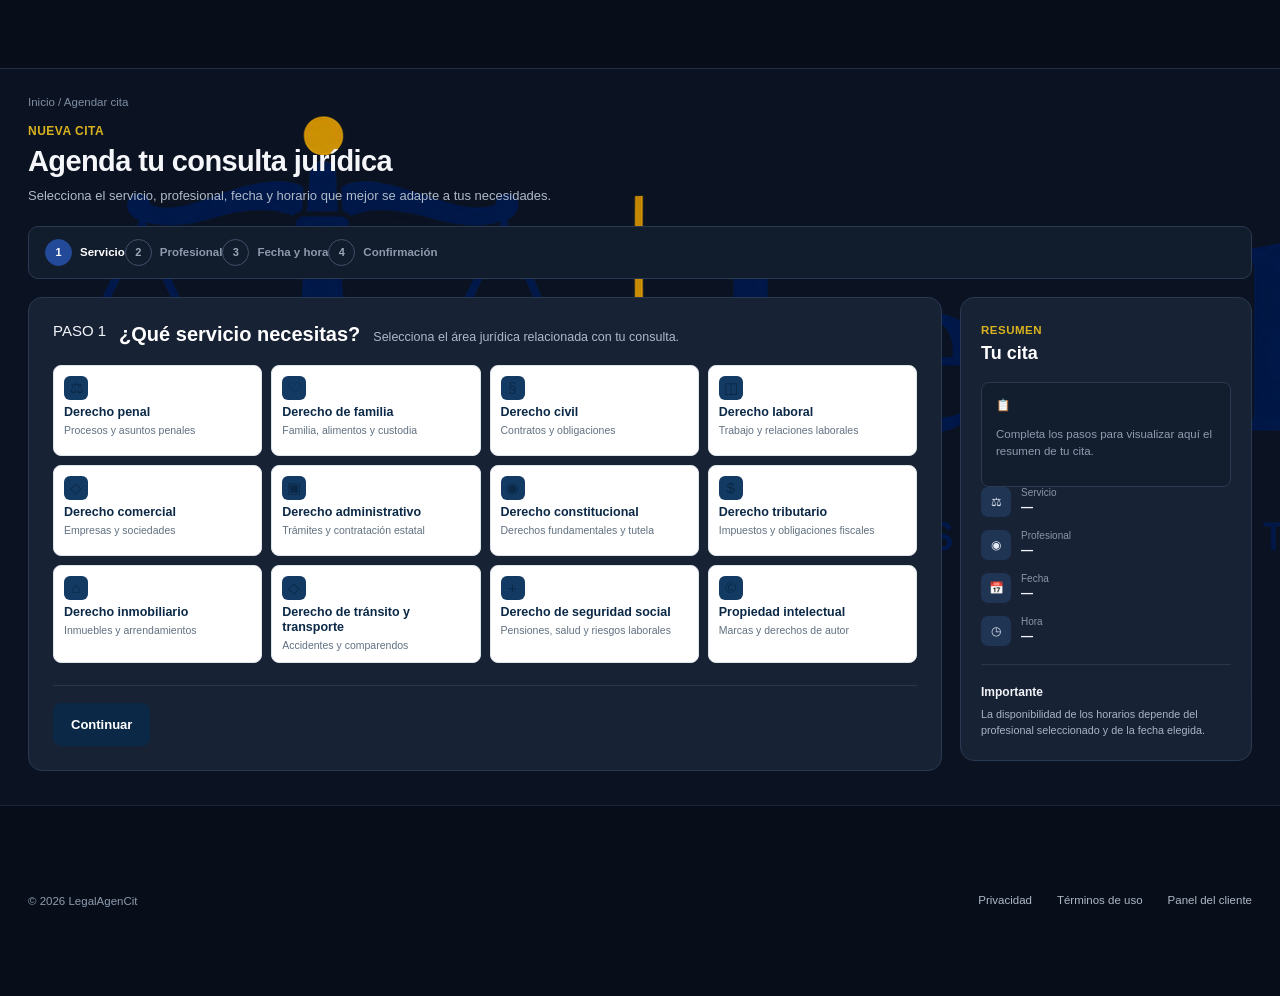
==== commit feae0ed2: "Actualizar estructura y flujo de agendamiento" ====
--- a/agendar-cita.html
+++ b/agendar-cita.html
@@ -1,1380 +1,377 @@
 <!DOCTYPE html>
 <html lang="es">
-
 <head>
     <meta charset="UTF-8">
-
-    <meta
-        name="viewport"
-        content="width=device-width, initial-scale=1.0"
-    >
-
-    <meta
-        name="description"
-        content="Agenda una cita jurídica en LegalAgenCit."
-    >
-
-    <title>
-        Agendar cita | LegalAgenCit
-    </title>
-
-    <link
-        rel="stylesheet"
-        href="assets/css/agendar-cita.css"
-    >
+    <meta name="viewport" content="width=device-width, initial-scale=1.0">
+    <meta name="description" content="Agenda una cita jurídica en LegalAgenCit seleccionando servicio, profesional, fecha y horario.">
+    <title>Agendar cita | LegalAgenCit</title>
+    <link rel="icon" type="image/png" href="assets/img/favicon.png">
+    <link rel="stylesheet" href="assets/css/agendar-cita.css">
 </head>
 
 <body class="dashboard-page">
 
-<!-- =========================================================
-     ENCABEZADO
-========================================================= -->
-
 <header class="dashboard-header">
-
     <div class="container dashboard-navbar">
-
-        <!-- MARCA -->
-
-        <a
-            class="brand"
-            href="dashboard-cliente.html"
-            aria-label="LegalAgenCit - Panel del cliente"
-        >
-            <span class="brand-name">
-                LegalAgenCit
-            </span>
+        <a class="brand" href="dashboard-cliente.html" aria-label="LegalAgenCit - Panel del cliente">
+            <img class="brand-logo" src="assets/img/logo-horizontal.png" alt="LegalAgenCit">
         </a>
 
-
-        <!-- NAVEGACIÓN -->
-
-        <nav
-            class="dashboard-nav"
-            aria-label="Navegación del cliente"
-        >
-
-            <a href="dashboard-cliente.html">
-                Inicio
-            </a>
-
-            <a
-                class="active"
-                href="agendar-cita.html"
-            >
-                Agendar cita
-            </a>
-
-            <a href="mis-citas.html">
-                Mis citas
-            </a>
-
-            <a href="perfil.html">
-                Mi perfil
-            </a>
-
+        <nav class="dashboard-nav" aria-label="Navegación del cliente">
+            <a href="dashboard-cliente.html">Inicio</a>
+            <a class="active" href="agendar-cita.html" aria-current="page">Agendar cita</a>
+            <a href="mis-citas.html">Mis citas</a>
+            <a href="perfil.html">Mi perfil</a>
         </nav>
 
-
-        <!-- USUARIO -->
-
         <div class="dashboard-user">
-
-            <button
-                class="user-menu-button"
-                id="userButton"
-                type="button"
-                aria-expanded="false"
-                aria-controls="userMenu"
-            >
-
-                <span class="user-avatar">
-                    WR
-                </span>
-
-                <span class="user-name">
-                    William Rios
-                </span>
-
-                <span class="user-chevron">
-                    ⌄
-                </span>
-
+            <button class="user-menu-button" id="userButton" type="button" aria-expanded="false" aria-controls="userMenu">
+                <span class="user-avatar">WR</span>
+                <span class="user-name">William Rios</span>
+                <span class="user-chevron">⌄</span>
             </button>
 
-
-            <div
-                class="user-menu"
-                id="userMenu"
-            >
-
-                <a href="perfil.html">
-                    Mi perfil
-                </a>
-
-                <a href="mis-citas.html">
-                    Mis citas
-                </a>
-
-                <a href="login.html">
-                    Cerrar sesión
-                </a>
-
-            </div>
-
+            <div class="user-menu" id="userMenu">
+                <a href="login.html">Cerrar sesión</a>
+            </div>
         </div>
-
     </div>
-
 </header>
 
-
-<!-- =========================================================
-     CONTENIDO PRINCIPAL
-========================================================= -->
-
 <main class="booking-main">
-
     <div class="container">
-
-
-        <!-- MIGAS DE NAVEGACIÓN -->
-
-        <nav
-            class="breadcrumb"
-            aria-label="Ruta de navegación"
-        >
-
-            <a href="dashboard-cliente.html">
-                Inicio
-            </a>
-
-            <span>
-                /
-            </span>
-
-            <span>
-                Agendar cita
-            </span>
-
+        <nav class="breadcrumb" aria-label="Ruta de navegación">
+            <a href="dashboard-cliente.html">Inicio</a>
+            <span>/</span>
+            <span>Agendar cita</span>
         </nav>
 
-
-        <!-- ENCABEZADO -->
-
         <section class="booking-heading">
-
             <div>
-
-                <span class="dashboard-kicker">
-                    NUEVA CITA
-                </span>
-
-                <h1>
-                    Agenda tu consulta jurídica
-                </h1>
-
-                <p>
-                    Selecciona el servicio, profesional, fecha
-                    y horario que mejor se adapte a tus necesidades.
-                </p>
-
-            </div>
-
+                <span class="dashboard-kicker">NUEVA CITA</span>
+                <h1>Agenda tu consulta jurídica</h1>
+                <p>Selecciona el servicio, profesional, fecha y horario que mejor se adapte a tus necesidades.</p>
+            </div>
         </section>
 
-
-        <!-- =====================================================
-             INDICADOR DE PASOS
-        ====================================================== -->
-
-        <div
-            class="booking-steps"
-            aria-label="Pasos para agendar una cita"
-        >
-
-            <div
-                class="booking-step-indicator active"
-                data-step-indicator="1"
-            >
-
-                <span>
-                    1
-                </span>
-
-                <strong>
-                    Servicio
-                </strong>
-
-            </div>
-
-
-            <div
-                class="booking-step-indicator"
-                data-step-indicator="2"
-            >
-
-                <span>
-                    2
-                </span>
-
-                <strong>
-                    Profesional
-                </strong>
-
-            </div>
-
-
-            <div
-                class="booking-step-indicator"
-                data-step-indicator="3"
-            >
-
-                <span>
-                    3
-                </span>
-
-                <strong>
-                    Fecha y hora
-                </strong>
-
-            </div>
-
-
-            <div
-                class="booking-step-indicator"
-                data-step-indicator="4"
-            >
-
-                <span>
-                    4
-                </span>
-
-                <strong>
-                    Confirmación
-                </strong>
-
-            </div>
-
+        <div class="booking-steps" aria-label="Pasos para agendar una cita">
+            <div class="booking-step-indicator active" data-step-indicator="1">
+                <span class="booking-step-number">1</span>
+                <strong class="booking-step-label">Servicio</strong>
+            </div>
+            <div class="booking-step-indicator" data-step-indicator="2">
+                <span class="booking-step-number">2</span>
+                <strong class="booking-step-label">Profesional</strong>
+            </div>
+            <div class="booking-step-indicator" data-step-indicator="3">
+                <span class="booking-step-number">3</span>
+                <strong class="booking-step-label">Fecha y hora</strong>
+            </div>
+            <div class="booking-step-indicator" data-step-indicator="4">
+                <span class="booking-step-number">4</span>
+                <strong class="booking-step-label">Confirmación</strong>
+            </div>
         </div>
 
-
-        <!-- =====================================================
-             CONTENIDO DE LA RESERVA
-        ====================================================== -->
-
         <div class="booking-layout">
-
-
-            <!-- =================================================
-                 FORMULARIO
-            ================================================== -->
-
             <section class="booking-card">
-
-
-                <!-- =================================================
-                     PASO 1
-                ================================================== -->
-
-                <div
-                    class="booking-content-step active"
-                    id="step1"
-                >
-
+                <div class="booking-content-step active" id="step1">
                     <div class="section-heading">
-
-                        <span class="step-kicker">
-                            PASO 1
-                        </span>
-
-                        <h2>
-                            ¿Qué servicio necesitas?
-                        </h2>
-
-                        <p>
-                            Selecciona el área jurídica relacionada
-                            con tu consulta.
-                        </p>
-
-                    </div>
-
+                        <span class="step-kicker">PASO 1</span>
+                        <h2>¿Qué servicio necesitas?</h2>
+                        <p>Selecciona el área jurídica relacionada con tu consulta.</p>
+                    </div>
 
                     <div class="service-grid">
-
-
-                        <button
-                            type="button"
-                            class="service-option"
-                            data-service="Derecho penal"
-                        >
-
-                            <span class="service-icon">
-                                ⚖
-                            </span>
-
-                            <span>
-
-                                <strong>
-                                    Derecho penal
-                                </strong>
-
-                                <small>
-                                    Procesos y asuntos penales
-                                </small>
-
-                            </span>
-
-                        </button>
-
-
-                        <button
-                            type="button"
-                            class="service-option"
-                            data-service="Derecho de familia"
-                        >
-
-                            <span class="service-icon">
-                                ♡
-                            </span>
-
-                            <span>
-
-                                <strong>
-                                    Derecho de familia
-                                </strong>
-
-                                <small>
-                                    Familia, alimentos y custodia
-                                </small>
-
-                            </span>
-
-                        </button>
-
-
-                        <button
-                            type="button"
-                            class="service-option"
-                            data-service="Derecho civil"
-                        >
-
-                            <span class="service-icon">
-                                §
-                            </span>
-
-                            <span>
-
-                                <strong>
-                                    Derecho civil
-                                </strong>
-
-                                <small>
-                                    Contratos y obligaciones
-                                </small>
-
-                            </span>
-
-                        </button>
-
-
-                        <button
-                            type="button"
-                            class="service-option"
-                            data-service="Derecho laboral"
-                        >
-
-                            <span class="service-icon">
-                                ◫
-                            </span>
-
-                            <span>
-
-                                <strong>
-                                    Derecho laboral
-                                </strong>
-
-                                <small>
-                                    Trabajo y relaciones laborales
-                                </small>
-
-                            </span>
-
-                        </button>
-
-
-                        <button
-                            type="button"
-                            class="service-option"
-                            data-service="Derecho comercial"
-                        >
-
-                            <span class="service-icon">
-                                ◇
-                            </span>
-
-                            <span>
-
-                                <strong>
-                                    Derecho comercial
-                                </strong>
-
-                                <small>
-                                    Empresas y sociedades
-                                </small>
-
-                            </span>
-
-                        </button>
-
-
-                        <button
-                            type="button"
-                            class="service-option"
-                            data-service="Derecho administrativo"
-                        >
-
-                            <span class="service-icon">
-                                ▣
-                            </span>
-
-                            <span>
-
-                                <strong>
-                                    Derecho administrativo
-                                </strong>
-
-                                <small>
-                                    Trámites y contratación estatal
-                                </small>
-
-                            </span>
-
-                        </button>
-
-
-                        <button
-                            type="button"
-                            class="service-option"
-                            data-service="Derecho constitucional"
-                        >
-
-                            <span class="service-icon">
-                                ◉
-                            </span>
-
-                            <span>
-
-                                <strong>
-                                    Derecho constitucional
-                                </strong>
-
-                                <small>
-                                    Derechos fundamentales y tutela
-                                </small>
-
-                            </span>
-
-                        </button>
-
-
-                        <button
-                            type="button"
-                            class="service-option"
-                            data-service="Derecho tributario"
-                        >
-
-                            <span class="service-icon">
-                                $
-                            </span>
-
-                            <span>
-
-                                <strong>
-                                    Derecho tributario
-                                </strong>
-
-                                <small>
-                                    Impuestos y obligaciones fiscales
-                                </small>
-
-                            </span>
-
-                        </button>
-
-
-                        <button
-                            type="button"
-                            class="service-option"
-                            data-service="Derecho inmobiliario"
-                        >
-
-                            <span class="service-icon">
-                                ⌂
-                            </span>
-
-                            <span>
-
-                                <strong>
-                                    Derecho inmobiliario
-                                </strong>
-
-                                <small>
-                                    Inmuebles y arrendamientos
-                                </small>
-
-                            </span>
-
-                        </button>
-
-
-                        <button
-                            type="button"
-                            class="service-option"
-                            data-service="Derecho de tránsito y transporte"
-                        >
-
-                            <span class="service-icon">
-                                ◇
-                            </span>
-
-                            <span>
-
-                                <strong>
-                                    Derecho de tránsito y transporte
-                                </strong>
-
-                                <small>
-                                    Accidentes y comparendos
-                                </small>
-
-                            </span>
-
-                        </button>
-
-
-                        <button
-                            type="button"
-                            class="service-option"
-                            data-service="Derecho de seguridad social"
-                        >
-
-                            <span class="service-icon">
-                                +
-                            </span>
-
-                            <span>
-
-                                <strong>
-                                    Derecho de seguridad social
-                                </strong>
-
-                                <small>
-                                    Pensiones, salud y riesgos laborales
-                                </small>
-
-                            </span>
-
-                        </button>
-
-
-                        <button
-                            type="button"
-                            class="service-option"
-                            data-service="Propiedad intelectual"
-                        >
-
-                            <span class="service-icon">
-                                ©
-                            </span>
-
-                            <span>
-
-                                <strong>
-                                    Propiedad intelectual
-                                </strong>
-
-                                <small>
-                                    Marcas y derechos de autor
-                                </small>
-
-                            </span>
-
-                        </button>
-
-                    </div>
-
+                        <button type="button" class="service-option" data-service="Derecho penal">
+                            <span class="service-icon">⚖</span>
+                            <span><strong>Derecho penal</strong><small>Procesos y asuntos penales</small></span>
+                        </button>
+                        <button type="button" class="service-option" data-service="Derecho de familia">
+                            <span class="service-icon">♡</span>
+                            <span><strong>Derecho de familia</strong><small>Familia, alimentos y custodia</small></span>
+                        </button>
+                        <button type="button" class="service-option" data-service="Derecho civil">
+                            <span class="service-icon">§</span>
+                            <span><strong>Derecho civil</strong><small>Contratos y obligaciones</small></span>
+                        </button>
+                        <button type="button" class="service-option" data-service="Derecho laboral">
+                            <span class="service-icon">◫</span>
+                            <span><strong>Derecho laboral</strong><small>Trabajo y relaciones laborales</small></span>
+                        </button>
+                        <button type="button" class="service-option" data-service="Derecho comercial">
+                            <span class="service-icon">◇</span>
+                            <span><strong>Derecho comercial</strong><small>Empresas y sociedades</small></span>
+                        </button>
+                        <button type="button" class="service-option" data-service="Derecho administrativo">
+                            <span class="service-icon">▣</span>
+                            <span><strong>Derecho administrativo</strong><small>Trámites y contratación estatal</small></span>
+                        </button>
+                        <button type="button" class="service-option" data-service="Derecho constitucional">
+                            <span class="service-icon">◉</span>
+                            <span><strong>Derecho constitucional</strong><small>Derechos fundamentales y tutela</small></span>
+                        </button>
+                        <button type="button" class="service-option" data-service="Derecho tributario">
+                            <span class="service-icon">$</span>
+                            <span><strong>Derecho tributario</strong><small>Impuestos y obligaciones fiscales</small></span>
+                        </button>
+                        <button type="button" class="service-option" data-service="Derecho inmobiliario">
+                            <span class="service-icon">⌂</span>
+                            <span><strong>Derecho inmobiliario</strong><small>Inmuebles y arrendamientos</small></span>
+                        </button>
+                        <button type="button" class="service-option" data-service="Derecho de tránsito y transporte">
+                            <span class="service-icon">◇</span>
+                            <span><strong>Derecho de tránsito y transporte</strong><small>Accidentes y comparendos</small></span>
+                        </button>
+                        <button type="button" class="service-option" data-service="Derecho de seguridad social">
+                            <span class="service-icon">+</span>
+                            <span><strong>Derecho de seguridad social</strong><small>Pensiones, salud y riesgos laborales</small></span>
+                        </button>
+                        <button type="button" class="service-option" data-service="Propiedad intelectual">
+                            <span class="service-icon">©</span>
+                            <span><strong>Propiedad intelectual</strong><small>Marcas y derechos de autor</small></span>
+                        </button>
+                    </div>
 
                     <div class="step-actions">
-
-                        <button
-                            type="button"
-                            class="btn btn-primary"
-                            id="toStep2"
-                            disabled
-                        >
-                            Continuar
-                        </button>
-
-                    </div>
-
-                </div>
-
-
-                <!-- =================================================
-                     PASO 2
-                ================================================== -->
-
-                <div
-                    class="booking-content-step"
-                    id="step2"
-                >
-
+                        <button type="button" class="btn btn-primary" id="toStep2" disabled>Continuar</button>
+                    </div>
+                </div>
+
+                <div class="booking-content-step" id="step2">
                     <div class="section-heading">
-
-                        <span class="step-kicker">
-                            PASO 2
-                        </span>
-
-                        <h2>
-                            Selecciona un profesional
-                        </h2>
-
-                        <p id="professionalHelp">
-                            Primero selecciona el servicio para
-                            consultar los profesionales disponibles.
-                        </p>
-
-                    </div>
-
-
-                    <div
-                        class="selected-service"
-                        id="selectedServiceBox"
-                    >
-
-                        <span>
-                            Servicio seleccionado
-                        </span>
-
-                        <strong id="selectedService">
-                            —
-                        </strong>
-
-                    </div>
-
-
-                    <div
-                        class="professional-grid"
-                        id="professionalGrid"
-                    >
-                    </div>
-
+                        <span class="step-kicker">PASO 2</span>
+                        <h2>Selecciona un profesional</h2>
+                        <p id="professionalHelp">Primero selecciona el servicio para consultar los profesionales disponibles.</p>
+                    </div>
+
+                    <div class="selected-service" id="selectedServiceBox">
+                        <span>Servicio seleccionado</span>
+                        <strong id="selectedService">—</strong>
+                    </div>
+
+                    <div class="professional-grid" id="professionalGrid"></div>
 
                     <div class="step-actions">
-
-                        <button
-                            type="button"
-                            class="btn btn-secondary"
-                            id="backToStep1"
-                        >
-                            ← Atrás
-                        </button>
-
-                        <button
-                            type="button"
-                            class="btn btn-primary"
-                            id="toStep3"
-                            disabled
-                        >
-                            Continuar
-                        </button>
-
-                    </div>
-
-                </div>
-
-
-                <!-- =================================================
-                     PASO 3
-                ================================================== -->
-
-                <div
-                    class="booking-content-step"
-                    id="step3"
-                >
-
+                        <button type="button" class="btn btn-secondary" id="backToStep1">← Atrás</button>
+                        <button type="button" class="btn btn-primary" id="toStep3" disabled>Continuar</button>
+                    </div>
+                </div>
+
+                <div class="booking-content-step" id="step3">
                     <div class="section-heading">
-
-                        <span class="step-kicker">
-                            PASO 3
-                        </span>
-
-                        <h2>
-                            Elige fecha y horario
-                        </h2>
-
-                        <p>
-                            Selecciona primero una fecha.
-                            Los horarios disponibles aparecerán
-                            después de seleccionarla.
-                        </p>
-
-                    </div>
-
+                        <span class="step-kicker">PASO 3</span>
+                        <h2>Elige fecha y horario</h2>
+                        <p>Selecciona primero una fecha. Los horarios disponibles aparecerán después de seleccionarla.</p>
+                    </div>
 
                     <div class="date-area">
-
-                        <label for="appointmentDate">
-                            Fecha de la cita
-                        </label>
-
-                        <input
-                            type="date"
-                            id="appointmentDate"
-                        >
-
-                    </div>
-
-
-                    <div
-                        class="schedule-area hidden"
-                        id="scheduleArea"
-                    >
-
+                        <label for="appointmentDate">Fecha de la cita</label>
+                        <input type="date" id="appointmentDate">
+                    </div>
+
+                    <div class="schedule-area hidden" id="scheduleArea">
                         <div class="schedule-title">
-
-                            <span>
-                                Horarios disponibles
-                            </span>
-
-                            <strong id="scheduleDateText">
-                                Selecciona una fecha
-                            </strong>
-
+                            <span>Horarios disponibles</span>
+                            <strong id="scheduleDateText">Selecciona una fecha</strong>
                         </div>
-
-
-                        <div
-                            class="time-grid"
-                            id="timeGrid"
-                        >
-                        </div>
-
-                    </div>
-
-
-                    <div
-                        class="empty-schedule"
-                        id="emptySchedule"
-                    >
-
-                        <span>
-                            📅
-                        </span>
-
-                        <strong>
-                            Selecciona una fecha
-                        </strong>
-
-                        <p>
-                            Los horarios disponibles se mostrarán
-                            aquí después de elegir la fecha.
-                        </p>
-
-                    </div>
-
+                        <div class="time-grid" id="timeGrid"></div>
+                    </div>
+
+                    <div class="empty-schedule" id="emptySchedule">
+                        <span>📅</span>
+                        <strong>Selecciona una fecha</strong>
+                        <p>Los horarios disponibles se mostrarán aquí después de elegir la fecha.</p>
+                    </div>
 
                     <div class="step-actions">
-
-                        <button
-                            type="button"
-                            class="btn btn-secondary"
-                            id="backToStep2"
-                        >
-                            ← Atrás
-                        </button>
-
-                        <button
-                            type="button"
-                            class="btn btn-primary"
-                            id="toStep4"
-                            disabled
-                        >
-                            Continuar
-                        </button>
-
-                    </div>
-
-                </div>
-
-
-                <!-- =================================================
-                     PASO 4
-                ================================================== -->
-
-                <div
-                    class="booking-content-step"
-                    id="step4"
-                >
-
+                        <button type="button" class="btn btn-secondary" id="backToStep2">← Atrás</button>
+                        <button type="button" class="btn btn-primary" id="toStep4" disabled>Continuar</button>
+                    </div>
+                </div>
+
+                <div class="booking-content-step" id="step4">
                     <div class="section-heading">
-
-                        <span class="step-kicker">
-                            PASO 4
-                        </span>
-
-                        <h2>
-                            Confirma tu cita
-                        </h2>
-
-                        <p>
-                            Revisa la información antes de confirmar
-                            la solicitud.
-                        </p>
-
-                    </div>
-
+                        <span class="step-kicker">PASO 4</span>
+                        <h2>Confirma tu cita</h2>
+                        <p>Revisa la información antes de confirmar la solicitud.</p>
+                    </div>
 
                     <div class="confirmation">
-
-
-                        <div class="confirmation-row">
-
-                            <span>
-                                Servicio
-                            </span>
-
-                            <strong id="confirmService">
-                                —
-                            </strong>
-
-                        </div>
-
-
-                        <div class="confirmation-row">
-
-                            <span>
-                                Profesional
-                            </span>
-
-                            <strong id="confirmProfessional">
-                                —
-                            </strong>
-
-                        </div>
-
-
-                        <div class="confirmation-row">
-
-                            <span>
-                                Fecha
-                            </span>
-
-                            <strong id="confirmDate">
-                                —
-                            </strong>
-
-                        </div>
-
-
-                        <div class="confirmation-row">
-
-                            <span>
-                                Hora
-                            </span>
-
-                            <strong id="confirmTime">
-                                —
-                            </strong>
-
-                        </div>
-
-
-                        <div class="confirmation-row">
-
-                            <span>
-                                Cliente
-                            </span>
-
-                            <strong>
-                                William Rios
-                            </strong>
-
-                        </div>
-
-                    </div>
-
+                        <div class="confirmation-row"><span>Servicio</span><strong id="confirmService">—</strong></div>
+                        <div class="confirmation-row"><span>Profesional</span><strong id="confirmProfessional">—</strong></div>
+                        <div class="confirmation-row"><span>Fecha</span><strong id="confirmDate">—</strong></div>
+                        <div class="confirmation-row"><span>Hora</span><strong id="confirmTime">—</strong></div>
+                        <div class="confirmation-row"><span>Cliente</span><strong>William Rios</strong></div>
+                    </div>
 
                     <div class="reason-area">
-
-                        <label for="reason">
-                            Motivo de la consulta
-                        </label>
-
-                        <textarea
-                            id="reason"
-                            rows="4"
-                            placeholder="Describe brevemente el motivo de tu consulta..."
-                        ></textarea>
-
-                        <small>
-                            Esta información ayudará al profesional
-                            a conocer previamente el motivo de la cita.
-                        </small>
-
-                    </div>
-
+                        <label for="reason">Motivo de la consulta</label>
+                        <textarea id="reason" rows="4" placeholder="Describe brevemente el motivo de tu consulta..."></textarea>
+                        <small>Esta información ayudará al profesional a conocer previamente el motivo de la cita.</small>
+                    </div>
 
                     <div class="step-actions">
-
-                        <button
-                            type="button"
-                            class="btn btn-secondary"
-                            id="backToStep3"
-                        >
-                            ← Atrás
-                        </button>
-
-                        <button
-                            type="button"
-                            class="btn btn-primary"
-                            id="confirmAppointment"
-                        >
-                            Confirmar cita
-                        </button>
-
-                    </div>
-
-                </div>
-
-
-                <!-- =================================================
-                     CONFIRMACIÓN EXITOSA
-                ================================================== -->
-
-                <div
-                    class="booking-content-step success-step"
-                    id="successStep"
-                >
-
-                    <div class="success-icon">
-                        ✓
-                    </div>
-
-                    <span class="step-kicker">
-                        SOLICITUD COMPLETADA
-                    </span>
-
-                    <h2>
-                        ¡Tu cita fue registrada!
-                    </h2>
-
-                    <p>
-                        Hemos registrado tu solicitud de cita
-                        correctamente.
-                    </p>
-
+                        <button type="button" class="btn btn-secondary" id="backToStep3">← Atrás</button>
+                        <button type="button" class="btn btn-primary" id="confirmAppointment">Confirmar cita</button>
+                    </div>
+                </div>
+
+                <div class="booking-content-step success-step" id="successStep">
+                    <div class="success-icon">✓</div>
+                    <span class="step-kicker">SOLICITUD COMPLETADA</span>
+                    <h2>¡Tu cita fue registrada!</h2>
+                    <p>Hemos registrado tu solicitud de cita correctamente.</p>
 
                     <div class="success-summary">
-
-
-                        <div>
-
-                            <span>
-                                Servicio
-                            </span>
-
-                            <strong id="successService">
-                                —
-                            </strong>
-
-                        </div>
-
-
-                        <div>
-
-                            <span>
-                                Profesional
-                            </span>
-
-                            <strong id="successProfessional">
-                                —
-                            </strong>
-
-                        </div>
-
-
-                        <div>
-
-                            <span>
-                                Fecha
-                            </span>
-
-                            <strong id="successDate">
-                                —
-                            </strong>
-
-                        </div>
-
-
-                        <div>
-
-                            <span>
-                                Hora
-                            </span>
-
-                            <strong id="successTime">
-                                —
-                            </strong>
-
-                        </div>
-
-                    </div>
-
+                        <div><span>Servicio</span><strong id="successService">—</strong></div>
+                        <div><span>Profesional</span><strong id="successProfessional">—</strong></div>
+                        <div><span>Fecha</span><strong id="successDate">—</strong></div>
+                        <div><span>Hora</span><strong id="successTime">—</strong></div>
+                    </div>
 
                     <div class="success-actions">
-
-                        <a
-                            class="btn btn-primary"
-                            href="mis-citas.html"
-                        >
-                            Ver mis citas
-                        </a>
-
-                        <a
-                            class="btn btn-secondary"
-                            href="dashboard-cliente.html"
-                        >
-                            Ir al panel
-                        </a>
-
-                    </div>
-
-                </div>
-
+                        <a class="btn btn-primary" href="mis-citas.html">Ver mis citas</a>
+                        <a class="btn btn-secondary" href="dashboard-cliente.html">Ir al panel</a>
+                    </div>
+                </div>
             </section>
 
-
-            <!-- =================================================
-                 RESUMEN LATERAL
-            ================================================== -->
-
             <aside class="summary-card">
-
-                <span class="summary-kicker">
-                    RESUMEN
-                </span>
-
-                <h2>
-                    Tu cita
-                </h2>
-
-
-                <div
-                    class="summary-empty"
-                    id="summaryEmpty"
-                >
-
-                    <span>
-                        📋
-                    </span>
-
-                    <p>
-                        Completa los pasos para visualizar
-                        aquí el resumen de tu cita.
-                    </p>
-
-                </div>
-
-
-                <div
-                    class="summary-content hidden"
-                    id="summaryContent"
-                >
-
+                <span class="summary-kicker">RESUMEN</span>
+                <h2>Tu cita</h2>
+
+                <div class="summary-empty" id="summaryEmpty">
+                    <span>📋</span>
+                    <p>Completa los pasos para visualizar aquí el resumen de tu cita.</p>
+                </div>
+
+                <div class="summary-content hidden" id="summaryContent">
                     <div class="summary-item">
-
-                        <span>
-                            Servicio
-                        </span>
-
-                        <strong id="summaryService">
-                            —
-                        </strong>
-
-                    </div>
-
-
+                        <span class="summary-item-icon">⚖</span>
+                        <div class="summary-item-content"><small>Servicio</small><strong id="summaryService">—</strong></div>
+                    </div>
                     <div class="summary-item">
-
-                        <span>
-                            Profesional
-                        </span>
-
-                        <strong id="summaryProfessional">
-                            —
-                        </strong>
-
-                    </div>
-
-
+                        <span class="summary-item-icon">◉</span>
+                        <div class="summary-item-content"><small>Profesional</small><strong id="summaryProfessional">—</strong></div>
+                    </div>
                     <div class="summary-item">
-
-                        <span>
-                            Fecha
-                        </span>
-
-                        <strong id="summaryDate">
-                            —
-                        </strong>
-
-                    </div>
-
-
+                        <span class="summary-item-icon">📅</span>
+                        <div class="summary-item-content"><small>Fecha</small><strong id="summaryDate">—</strong></div>
+                    </div>
                     <div class="summary-item">
-
-                        <span>
-                            Hora
-                        </span>
-
-                        <strong id="summaryTime">
-                            —
-                        </strong>
-
-                    </div>
-
-                </div>
-
+                        <span class="summary-item-icon">◷</span>
+                        <div class="summary-item-content"><small>Hora</small><strong id="summaryTime">—</strong></div>
+                    </div>
+                </div>
 
                 <div class="summary-note">
-
-                    <strong>
-                        Importante
-                    </strong>
-
-                    <p>
-                        La disponibilidad de los horarios depende
-                        del profesional seleccionado y de la fecha
-                        elegida.
-                    </p>
-
-                </div>
-
+                    <strong>Importante</strong>
+                    <p>La disponibilidad de los horarios depende del profesional seleccionado y de la fecha elegida.</p>
+                </div>
             </aside>
-
         </div>
-
     </div>
-
 </main>
 
-
-<!-- =========================================================
-     PIE DE PÁGINA
-========================================================= -->
-
 <footer class="dashboard-footer">
-
     <div class="container">
-
-        <span>
-            © 2026 LegalAgenCit
-        </span>
-
+        <span>© 2026 LegalAgenCit</span>
         <div>
-
-            <a href="#">
-                Privacidad
-            </a>
-
-            <a href="#">
-                Términos de uso
-            </a>
-
-            <a href="dashboard-cliente.html">
-                Panel del cliente
-            </a>
-
+            <a href="#">Privacidad</a>
+            <a href="#">Términos de uso</a>
+            <a href="dashboard-cliente.html">Panel del cliente</a>
         </div>
-
     </div>
-
 </footer>
 
-
-<!-- =========================================================
-     JAVASCRIPT
-========================================================= -->
-
 <script>
-
-/* =========================================================
-   CATÁLOGO DE PROFESIONALES
-========================================================= */
-
 const professionals = [
-
     {
         name: "Dr. Carlos Ramírez",
-        specialties: [
-            "Derecho penal",
-            "Derecho constitucional",
-            "Derecho de tránsito y transporte"
-        ],
+        specialties: ["Derecho penal", "Derecho constitucional", "Derecho de tránsito y transporte"],
         specialty: "Penal",
-        areas:
-            "Procesos penales, delitos económicos, responsabilidad penal y asuntos relacionados con tránsito",
+        areas: "Procesos penales, delitos económicos, responsabilidad penal y asuntos relacionados con tránsito",
         initials: "CR"
     },
-
     {
         name: "Dra. Sofía Castro",
-        specialties: [
-            "Derecho de familia",
-            "Derecho civil"
-        ],
+        specialties: ["Derecho de familia", "Derecho civil"],
         specialty: "Familia",
-        areas:
-            "Divorcio, alimentos, custodia, sucesiones y asuntos civiles",
+        areas: "Divorcio, alimentos, custodia, sucesiones y asuntos civiles",
         initials: "SC"
     },
-
     {
         name: "Dr. Andrés Morales",
-        specialties: [
-            "Derecho civil",
-            "Derecho inmobiliario",
-            "Derecho comercial"
-        ],
+        specialties: ["Derecho civil", "Derecho inmobiliario", "Derecho comercial"],
         specialty: "Civil",
-        areas:
-            "Contratos, obligaciones, responsabilidad civil, propiedad y asuntos comerciales",
+        areas: "Contratos, obligaciones, responsabilidad civil, propiedad y asuntos comerciales",
         initials: "AM"
     },
-
     {
         name: "Dra. Valentina Gómez",
-        specialties: [
-            "Derecho laboral",
-            "Derecho de seguridad social",
-            "Derecho civil"
-        ],
+        specialties: ["Derecho laboral", "Derecho de seguridad social", "Derecho civil"],
         specialty: "Laboral",
-        areas:
-            "Contratos laborales, despidos, prestaciones, conflictos laborales y seguridad social",
+        areas: "Contratos laborales, despidos, prestaciones, conflictos laborales y seguridad social",
         initials: "VG"
     },
-
     {
         name: "Dr. Alejandro Torres",
-        specialties: [
-            "Derecho comercial",
-            "Derecho civil",
-            "Derecho tributario"
-        ],
+        specialties: ["Derecho comercial", "Derecho civil", "Derecho tributario"],
         specialty: "Comercial",
-        areas:
-            "Sociedades, contratos comerciales, obligaciones mercantiles, empresas y asuntos tributarios",
+        areas: "Sociedades, contratos comerciales, obligaciones mercantiles, empresas y asuntos tributarios",
         initials: "AT"
     },
-
     {
         name: "Dra. Laura Martínez",
-        specialties: [
-            "Derecho administrativo",
-            "Derecho constitucional"
-        ],
+        specialties: ["Derecho administrativo", "Derecho constitucional"],
         specialty: "Administrativo",
-        areas:
-            "Contratación estatal, actos administrativos, procedimientos administrativos y asuntos constitucionales",
+        areas: "Contratación estatal, actos administrativos, procedimientos administrativos y asuntos constitucionales",
         initials: "LM"
     },
-
     {
         name: "Dr. Sebastián Herrera",
-        specialties: [
-            "Derecho constitucional",
-            "Derecho penal",
-            "Derecho administrativo"
-        ],
+        specialties: ["Derecho constitucional", "Derecho penal", "Derecho administrativo"],
         specialty: "Constitucional",
-        areas:
-            "Derechos fundamentales, acciones de tutela, mecanismos constitucionales y asuntos administrativos",
+        areas: "Derechos fundamentales, acciones de tutela, mecanismos constitucionales y asuntos administrativos",
         initials: "SH"
     },
-
     {
         name: "Dra. Natalia Rodríguez",
-        specialties: [
-            "Derecho tributario",
-            "Derecho comercial",
-            "Derecho administrativo"
-        ],
+        specialties: ["Derecho tributario", "Derecho comercial", "Derecho administrativo"],
         specialty: "Tributario",
-        areas:
-            "Impuestos, obligaciones tributarias, declaraciones, procedimientos fiscales y asuntos comerciales",
+        areas: "Impuestos, obligaciones tributarias, declaraciones, procedimientos fiscales y asuntos comerciales",
         initials: "NR"
     },
-
     {
         name: "Dr. Felipe Vargas",
-        specialties: [
-            "Derecho inmobiliario",
-            "Derecho civil",
-            "Derecho comercial"
-        ],
+        specialties: ["Derecho inmobiliario", "Derecho civil", "Derecho comercial"],
         specialty: "Inmobiliario",
-        areas:
-            "Compraventa de inmuebles, arrendamientos, propiedad, contratos y trámites inmobiliarios",
+        areas: "Compraventa de inmuebles, arrendamientos, propiedad, contratos y trámites inmobiliarios",
         initials: "FV"
     },
-
     {
         name: "Dra. Carolina Pérez",
-        specialties: [
-            "Derecho de tránsito y transporte",
-            "Derecho civil",
-            "Derecho penal"
-        ],
+        specialties: ["Derecho de tránsito y transporte", "Derecho civil", "Derecho penal"],
         specialty: "Tránsito y Transporte",
-        areas:
-            "Accidentes de tránsito, comparendos, licencias, responsabilidad vial y asuntos civiles relacionados",
+        areas: "Accidentes de tránsito, comparendos, licencias, responsabilidad vial y asuntos civiles relacionados",
         initials: "CP"
     },
-
     {
         name: "Dr. Daniel Rojas",
-        specialties: [
-            "Derecho de seguridad social",
-            "Derecho laboral",
-            "Derecho civil"
-        ],
+        specialties: ["Derecho de seguridad social", "Derecho laboral", "Derecho civil"],
         specialty: "Seguridad Social",
-        areas:
-            "Pensiones, salud, riesgos laborales, prestaciones sociales y conflictos laborales",
+        areas: "Pensiones, salud, riesgos laborales, prestaciones sociales y conflictos laborales",
         initials: "DR"
     },
-
     {
         name: "Dra. Mariana López",
-        specialties: [
-            "Propiedad intelectual",
-            "Derecho comercial",
-            "Derecho civil"
-        ],
+        specialties: ["Propiedad intelectual", "Derecho comercial", "Derecho civil"],
         specialty: "Propiedad Intelectual",
-        areas:
-            "Marcas, derechos de autor, propiedad industrial, registro de obras y asuntos comerciales",
+        areas: "Marcas, derechos de autor, propiedad industrial, registro de obras y asuntos comerciales",
         initials: "ML"
     }
-
 ];
-
-
-/* =========================================================
-   ESTADO DE LA CITA
-========================================================= */
 
 let appointment = {
     service: "",
@@ -1384,963 +381,298 @@
     reason: ""
 };
 
-
-/* =========================================================
-   ELEMENTOS
-========================================================= */
-
-const steps =
-    document.querySelectorAll(
-        ".booking-content-step"
-    );
-
-const indicators =
-    document.querySelectorAll(
-        ".booking-step-indicator"
-    );
-
-const serviceButtons =
-    document.querySelectorAll(
-        ".service-option"
-    );
-
-const professionalGrid =
-    document.getElementById(
-        "professionalGrid"
-    );
-
-const selectedService =
-    document.getElementById(
-        "selectedService"
-    );
-
-const toStep2 =
-    document.getElementById(
-        "toStep2"
-    );
-
-const toStep3 =
-    document.getElementById(
-        "toStep3"
-    );
-
-const toStep4 =
-    document.getElementById(
-        "toStep4"
-    );
-
-const appointmentDate =
-    document.getElementById(
-        "appointmentDate"
-    );
-
-const timeGrid =
-    document.getElementById(
-        "timeGrid"
-    );
-
-const scheduleArea =
-    document.getElementById(
-        "scheduleArea"
-    );
-
-const emptySchedule =
-    document.getElementById(
-        "emptySchedule"
-    );
-
-const reason =
-    document.getElementById(
-        "reason"
-    );
-
-
-/* =========================================================
-   CAMBIAR PASO
-========================================================= */
+const steps = document.querySelectorAll(".booking-content-step");
+const indicators = document.querySelectorAll(".booking-step-indicator");
+const serviceButtons = document.querySelectorAll(".service-option");
+const professionalGrid = document.getElementById("professionalGrid");
+const selectedService = document.getElementById("selectedService");
+const toStep2 = document.getElementById("toStep2");
+const toStep3 = document.getElementById("toStep3");
+const toStep4 = document.getElementById("toStep4");
+const appointmentDate = document.getElementById("appointmentDate");
+const timeGrid = document.getElementById("timeGrid");
+const scheduleArea = document.getElementById("scheduleArea");
+const emptySchedule = document.getElementById("emptySchedule");
+const reason = document.getElementById("reason");
 
 function showStep(number) {
-
-    steps.forEach(step => {
-        step.classList.remove("active");
+    steps.forEach(step => step.classList.remove("active"));
+    indicators.forEach(indicator => {
+        indicator.classList.remove("active", "completed");
+        const stepNumber = Number(indicator.dataset.stepIndicator);
+        if (stepNumber < number) indicator.classList.add("completed");
+        if (stepNumber === number) indicator.classList.add("active");
     });
-
-    indicators.forEach(indicator => {
-
-        indicator.classList.remove("active");
-        indicator.classList.remove("completed");
-
-        const stepNumber =
-            Number(
-                indicator.dataset.stepIndicator
-            );
-
-        if (stepNumber < number) {
-            indicator.classList.add("completed");
-        }
-
-        if (stepNumber === number) {
-            indicator.classList.add("active");
-        }
-
+    const selectedStep = document.getElementById(`step${number}`);
+    if (selectedStep) selectedStep.classList.add("active");
+}
+
+serviceButtons.forEach(button => {
+    button.addEventListener("click", () => {
+        serviceButtons.forEach(item => item.classList.remove("selected"));
+        button.classList.add("selected");
+        appointment.service = button.dataset.service;
+        appointment.professional = null;
+        appointment.date = "";
+        appointment.time = "";
+        appointmentDate.value = "";
+        scheduleArea.classList.add("hidden");
+        emptySchedule.classList.remove("hidden");
+        toStep2.disabled = false;
+        toStep3.disabled = true;
+        toStep4.disabled = true;
+        renderProfessionals();
+        updateSummary();
     });
-
-    const selectedStep =
-        document.getElementById(
-            `step${number}`
-        );
-
-    if (selectedStep) {
-        selectedStep.classList.add("active");
-    }
-
-}
-
-
-/* =========================================================
-   PASO 1 — SERVICIO
-========================================================= */
-
-serviceButtons.forEach(button => {
-
-    button.addEventListener(
-        "click",
-        () => {
-
-            serviceButtons.forEach(item => {
-                item.classList.remove(
-                    "selected"
-                );
-            });
-
-            button.classList.add(
-                "selected"
-            );
-
-            appointment.service =
-                button.dataset.service;
-
-            appointment.professional =
-                null;
-
-            appointment.date = "";
-            appointment.time = "";
-
-            toStep2.disabled = false;
-
-            renderProfessionals();
-            updateSummary();
-
-        }
-    );
-
-});
-
-
-/* =========================================================
-   PROFESIONALES COMPATIBLES
-========================================================= */
+});
 
 function renderProfessionals() {
-
     professionalGrid.innerHTML = "";
-
-    const available =
-        professionals.filter(
-            professional =>
-                professional.specialties.includes(
-                    appointment.service
-                )
-        );
-
-    selectedService.textContent =
-        appointment.service;
+    const available = professionals.filter(professional => professional.specialties.includes(appointment.service));
+    selectedService.textContent = appointment.service || "—";
 
     if (available.length === 0) {
-
         professionalGrid.innerHTML = `
-
             <div class="no-professionals">
-
-                <strong>
-                    No hay profesionales disponibles
-                </strong>
-
-                <p>
-                    Actualmente no encontramos profesionales
-                    asociados a este servicio.
-                </p>
-
-            </div>
-
+                <strong>No hay profesionales disponibles</strong>
+                <p>Actualmente no encontramos profesionales asociados a este servicio.</p>
+            </div>
         `;
-
         return;
     }
 
-
     available.forEach(professional => {
-
-        const card =
-            document.createElement(
-                "button"
-            );
-
+        const card = document.createElement("button");
         card.type = "button";
-
-        card.className =
-            "professional-option";
-
+        card.className = "professional-option";
         card.innerHTML = `
-
-            <span class="professional-avatar">
-                ${professional.initials}
+            <span class="professional-avatar">${professional.initials}</span>
+            <span class="professional-info">
+                <strong>${professional.name}</strong>
+                <small>Especialidad principal: ${professional.specialty}</small>
+                <em>${professional.areas}</em>
             </span>
-
-            <span class="professional-info">
-
-                <strong>
-                    ${professional.name}
-                </strong>
-
-                <small>
-                    Especialidad principal:
-                    ${professional.specialty}
-                </small>
-
-                <em>
-                    ${professional.areas}
-                </em>
-
-            </span>
-
-            <span class="select-arrow">
-                →
-            </span>
-
+            <span class="select-arrow">→</span>
         `;
 
-
-        card.addEventListener(
-            "click",
-            () => {
-
-                document
-                    .querySelectorAll(
-                        ".professional-option"
-                    )
-                    .forEach(item => {
-
-                        item.classList.remove(
-                            "selected"
-                        );
-
-                    });
-
-
-                card.classList.add(
-                    "selected"
-                );
-
-
-                appointment.professional =
-                    professional;
-
-                toStep3.disabled = false;
-
-                updateSummary();
-
-            }
-        );
-
-
-        professionalGrid.appendChild(
-            card
-        );
-
+        card.addEventListener("click", () => {
+            document.querySelectorAll(".professional-option").forEach(item => item.classList.remove("selected"));
+            card.classList.add("selected");
+            appointment.professional = professional;
+            toStep3.disabled = false;
+            updateSummary();
+        });
+
+        professionalGrid.appendChild(card);
     });
-
 }
 
-
-/* =========================================================
-   PASO 2
-========================================================= */
-
-toStep2.addEventListener(
-    "click",
-    () => {
-
-        if (!appointment.service) {
-            return;
-        }
-
-        showStep(2);
-
-    }
-);
-
-
-/* =========================================================
-   VOLVER AL PASO 1
-========================================================= */
-
-document
-    .getElementById(
-        "backToStep1"
-    )
-    .addEventListener(
-        "click",
-        () => {
-            showStep(1);
-        }
-    );
-
-
-/* =========================================================
-   PASO 3
-========================================================= */
-
-toStep3.addEventListener(
-    "click",
-    () => {
-
-        if (!appointment.professional) {
-            return;
-        }
-
-        showStep(3);
-
-    }
-);
-
-
-/* =========================================================
-   VOLVER AL PASO 2
-========================================================= */
-
-document
-    .getElementById(
-        "backToStep2"
-    )
-    .addEventListener(
-        "click",
-        () => {
-            showStep(2);
-        }
-    );
-
-
-/* =========================================================
-   FECHA MÍNIMA
-========================================================= */
-
-const today =
-    new Date();
-
-const year =
-    today.getFullYear();
-
-const month =
-    String(
-        today.getMonth() + 1
-    ).padStart(2, "0");
-
-const day =
-    String(
-        today.getDate()
-    ).padStart(2, "0");
-
-appointmentDate.min =
-    `${year}-${month}-${day}`;
-
-
-/* =========================================================
-   CAMBIO DE FECHA
-========================================================= */
-
-appointmentDate.addEventListener(
-    "change",
-    () => {
-
-        appointment.date =
-            appointmentDate.value;
-
-        appointment.time = "";
-
-        if (!appointment.date) {
-
-            scheduleArea.classList.add(
-                "hidden"
-            );
-
-            emptySchedule.classList.remove(
-                "hidden"
-            );
-
-            toStep4.disabled = true;
-
-            return;
-        }
-
-        renderTimes();
+toStep2.addEventListener("click", () => {
+    if (!appointment.service) return;
+    showStep(2);
+});
+
+document.getElementById("backToStep1").addEventListener("click", () => showStep(1));
+
+toStep3.addEventListener("click", () => {
+    if (!appointment.professional) return;
+    showStep(3);
+});
+
+document.getElementById("backToStep2").addEventListener("click", () => showStep(2));
+
+const today = new Date();
+const year = today.getFullYear();
+const month = String(today.getMonth() + 1).padStart(2, "0");
+const day = String(today.getDate()).padStart(2, "0");
+appointmentDate.min = `${year}-${month}-${day}`;
+
+appointmentDate.addEventListener("change", () => {
+    appointment.date = appointmentDate.value;
+    appointment.time = "";
+
+    if (!appointment.date) {
+        scheduleArea.classList.add("hidden");
+        emptySchedule.classList.remove("hidden");
+        toStep4.disabled = true;
         updateSummary();
-
-    }
-);
-
-
-/* =========================================================
-   GENERAR HORARIOS
-========================================================= */
-
-function renderTimes() {
-
-    timeGrid.innerHTML = "";
-
-    scheduleArea.classList.remove(
-        "hidden"
-    );
-
-    emptySchedule.classList.add(
-        "hidden"
-    );
-
-    toStep4.disabled = true;
-
-
-    const selectedDate =
-        new Date(
-            `${appointment.date}T12:00:00`
-        );
-
-    const dayOfWeek =
-        selectedDate.getDay();
-
-
-    if (
-        dayOfWeek === 0 ||
-        dayOfWeek === 6
-    ) {
-
-        timeGrid.innerHTML = `
-
-            <div class="no-times">
-
-                <strong>
-                    No hay atención este día
-                </strong>
-
-                <p>
-                    Selecciona un día entre lunes y viernes.
-                </p>
-
-            </div>
-
-        `;
-
         return;
     }
 
-
-    const times = [
-        "08:00",
-        "09:00",
-        "10:00",
-        "11:00",
-        "14:00",
-        "15:00",
-        "16:00"
-    ];
-
-
-    times.forEach(time => {
-
-        const button =
-            document.createElement(
-                "button"
-            );
-
-        button.type = "button";
-
-        button.className =
-            "time-option";
-
-        button.textContent =
-            formatTime(time);
-
-
-        button.addEventListener(
-            "click",
-            () => {
-
-                document
-                    .querySelectorAll(
-                        ".time-option"
-                    )
-                    .forEach(item => {
-
-                        item.classList.remove(
-                            "selected"
-                        );
-
-                    });
-
-
-                button.classList.add(
-                    "selected"
-                );
-
-
-                appointment.time =
-                    time;
-
-                toStep4.disabled = false;
-
-                updateSummary();
-
-            }
-        );
-
-
-        timeGrid.appendChild(
-            button
-        );
-
-    });
-
-
-    document.getElementById(
-        "scheduleDateText"
-    ).textContent =
-        formatDate(
-            appointment.date
-        );
-
-}
-
-
-/* =========================================================
-   FORMATO DE HORA
-========================================================= */
-
-function formatTime(time) {
-
-    const [
-        hours,
-        minutes
-    ] =
-        time.split(":");
-
-
-    const date =
-        new Date();
-
-    date.setHours(
-        Number(hours),
-        Number(minutes)
-    );
-
-
-    return date.toLocaleTimeString(
-        "es-CO",
-        {
-            hour: "numeric",
-            minute: "2-digit"
-        }
-    );
-
-}
-
-
-/* =========================================================
-   FORMATO DE FECHA
-========================================================= */
-
-function formatDate(dateString) {
-
-    if (!dateString) {
-        return "—";
-    }
-
-
-    const date =
-        new Date(
-            `${dateString}T12:00:00`
-        );
-
-
-    return date.toLocaleDateString(
-        "es-CO",
-        {
-            weekday: "long",
-            day: "numeric",
-            month: "long",
-            year: "numeric"
-        }
-    );
-
-}
-
-
-/* =========================================================
-   PASO 4
-========================================================= */
-
-toStep4.addEventListener(
-    "click",
-    () => {
-
-        if (
-            !appointment.date ||
-            !appointment.time
-        ) {
-            return;
-        }
-
-
-        document.getElementById(
-            "confirmService"
-        ).textContent =
-            appointment.service;
-
-
-        document.getElementById(
-            "confirmProfessional"
-        ).textContent =
-            appointment.professional.name;
-
-
-        document.getElementById(
-            "confirmDate"
-        ).textContent =
-            formatDate(
-                appointment.date
-            );
-
-
-        document.getElementById(
-            "confirmTime"
-        ).textContent =
-            formatTime(
-                appointment.time
-            );
-
-
-        showStep(4);
-
-    }
-);
-
-
-/* =========================================================
-   VOLVER AL PASO 3
-========================================================= */
-
-document
-    .getElementById(
-        "backToStep3"
-    )
-    .addEventListener(
-        "click",
-        () => {
-            showStep(3);
-        }
-    );
-
-
-/* =========================================================
-   MOTIVO
-========================================================= */
-
-reason.addEventListener(
-    "input",
-    () => {
-
-        appointment.reason =
-            reason.value;
-
-    }
-);
-
-
-/* =========================================================
-   CONFIRMAR CITA
-========================================================= */
-
-document
-    .getElementById(
-        "confirmAppointment"
-    )
-    .addEventListener(
-        "click",
-        () => {
-
-            document.getElementById(
-                "successService"
-            ).textContent =
-                appointment.service;
-
-
-            document.getElementById(
-                "successProfessional"
-            ).textContent =
-                appointment.professional.name;
-
-
-            document.getElementById(
-                "successDate"
-            ).textContent =
-                formatDate(
-                    appointment.date
-                );
-
-
-            document.getElementById(
-                "successTime"
-            ).textContent =
-                formatTime(
-                    appointment.time
-                );
-
-
-            steps.forEach(step => {
-
-                step.classList.remove(
-                    "active"
-                );
-
-            });
-
-
-            document
-                .getElementById(
-                    "successStep"
-                )
-                .classList.add(
-                    "active"
-                );
-
-
-            indicators.forEach(
-                indicator => {
-
-                    indicator.classList.remove(
-                        "active"
-                    );
-
-                    indicator.classList.add(
-                        "completed"
-                    );
-
-                }
-            );
-
-
-            updateSummary();
-
-        }
-    );
-
-
-/* =========================================================
-   ACTUALIZAR RESUMEN
-========================================================= */
-
-function updateSummary() {
-
-    const hasInformation =
-        appointment.service ||
-        appointment.professional ||
-        appointment.date ||
-        appointment.time;
-
-
-    if (!hasInformation) {
-
-        document
-            .getElementById(
-                "summaryEmpty"
-            )
-            .classList.remove(
-                "hidden"
-            );
-
-
-        document
-            .getElementById(
-                "summaryContent"
-            )
-            .classList.add(
-                "hidden"
-            );
-
+    renderTimes();
+    updateSummary();
+});
+
+function renderTimes() {
+    timeGrid.innerHTML = "";
+    scheduleArea.classList.remove("hidden");
+    emptySchedule.classList.add("hidden");
+    toStep4.disabled = true;
+
+    const selectedDate = new Date(`${appointment.date}T12:00:00`);
+    const dayOfWeek = selectedDate.getDay();
+
+    if (dayOfWeek === 0 || dayOfWeek === 6) {
+        timeGrid.innerHTML = `
+            <div class="no-times">
+                <strong>No hay atención este día</strong>
+                <p>Selecciona un día entre lunes y viernes.</p>
+            </div>
+        `;
         return;
     }
 
-
-    document
-        .getElementById(
-            "summaryEmpty"
-        )
-        .classList.add(
-            "hidden"
-        );
-
-
-    document
-        .getElementById(
-            "summaryContent"
-        )
-        .classList.remove(
-            "hidden"
-        );
-
-
-    document.getElementById(
-        "summaryService"
-    ).textContent =
-        appointment.service ||
-        "Pendiente";
-
-
-    document.getElementById(
-        "summaryProfessional"
-    ).textContent =
-        appointment.professional
-            ? appointment.professional.name
-            : "Pendiente";
-
-
-    document.getElementById(
-        "summaryDate"
-    ).textContent =
-        appointment.date
-            ? formatDate(
-                appointment.date
-            )
-            : "Pendiente";
-
-
-    document.getElementById(
-        "summaryTime"
-    ).textContent =
-        appointment.time
-            ? formatTime(
-                appointment.time
-            )
-            : "Pendiente";
-
+    const times = ["08:00", "09:00", "10:00", "11:00", "14:00", "15:00", "16:00"];
+
+    times.forEach(time => {
+        const button = document.createElement("button");
+        button.type = "button";
+        button.className = "time-option";
+        button.textContent = formatTime(time);
+
+        button.addEventListener("click", () => {
+            document.querySelectorAll(".time-option").forEach(item => item.classList.remove("selected"));
+            button.classList.add("selected");
+            appointment.time = time;
+            toStep4.disabled = false;
+            updateSummary();
+        });
+
+        timeGrid.appendChild(button);
+    });
+
+    document.getElementById("scheduleDateText").textContent = formatDate(appointment.date);
 }
 
+function formatTime(time) {
+    const [hours, minutes] = time.split(":");
+    const date = new Date();
+    date.setHours(Number(hours), Number(minutes));
+    return date.toLocaleTimeString("es-CO", { hour: "numeric", minute: "2-digit" });
+}
+
+function formatDate(dateString) {
+    if (!dateString) return "—";
+    const date = new Date(`${dateString}T12:00:00`);
+    return date.toLocaleDateString("es-CO", { weekday: "long", day: "numeric", month: "long", year: "numeric" });
+}
+
+toStep4.addEventListener("click", () => {
+    if (!appointment.date || !appointment.time) return;
+    document.getElementById("confirmService").textContent = appointment.service;
+    document.getElementById("confirmProfessional").textContent = appointment.professional.name;
+    document.getElementById("confirmDate").textContent = formatDate(appointment.date);
+    document.getElementById("confirmTime").textContent = formatTime(appointment.time);
+    showStep(4);
+});
+
+document.getElementById("backToStep3").addEventListener("click", () => showStep(3));
+
+reason.addEventListener("input", () => {
+    appointment.reason = reason.value;
+});
+
+document.getElementById("confirmAppointment").addEventListener("click", () => {
+    document.getElementById("successService").textContent = appointment.service;
+    document.getElementById("successProfessional").textContent = appointment.professional.name;
+    document.getElementById("successDate").textContent = formatDate(appointment.date);
+    document.getElementById("successTime").textContent = formatTime(appointment.time);
+
+    steps.forEach(step => step.classList.remove("active"));
+    document.getElementById("successStep").classList.add("active");
+    indicators.forEach(indicator => {
+        indicator.classList.remove("active");
+        indicator.classList.add("completed");
+    });
+    updateSummary();
+});
+
+function updateSummary() {
+    const hasInformation = appointment.service || appointment.professional || appointment.date || appointment.time;
+    const summaryEmpty = document.getElementById("summaryEmpty");
+    const summaryContent = document.getElementById("summaryContent");
+
+    if (!hasInformation) {
+        summaryEmpty.classList.remove("hidden");
+        summaryContent.classList.add("hidden");
+        return;
+    }
+
+    summaryEmpty.classList.add("hidden");
+    summaryContent.classList.remove("hidden");
+    document.getElementById("summaryService").textContent = appointment.service || "Pendiente";
+    document.getElementById("summaryProfessional").textContent = appointment.professional ? appointment.professional.name : "Pendiente";
+    document.getElementById("summaryDate").textContent = appointment.date ? formatDate(appointment.date) : "Pendiente";
+    document.getElementById("summaryTime").textContent = appointment.time ? formatTime(appointment.time) : "Pendiente";
+}
 
 /* =========================================================
-   MENÚ DEL USUARIO
+   SERVICIO RECIBIDO DESDE servicios.html
 ========================================================= */
 
-const userButton =
-    document.getElementById(
-        "userButton"
-    );
-
-const userMenu =
-    document.getElementById(
-        "userMenu"
-    );
-
-
-userButton.addEventListener(
-    "click",
-    () => {
-
-        const expanded =
-            userButton.getAttribute(
-                "aria-expanded"
-            ) === "true";
-
-
-        userButton.setAttribute(
-            "aria-expanded",
-            String(!expanded)
-        );
-
-
-        userMenu.classList.toggle(
-            "open",
-            !expanded
-        );
-
+const serviceFromUrl = new URLSearchParams(window.location.search).get("servicio");
+
+const serviceUrlMap = {
+    "derecho-laboral": "Derecho laboral",
+    "derecho-familia": "Derecho de familia",
+    "derecho-penal": "Derecho penal",
+    "derecho-civil": "Derecho civil",
+    "derecho-comercial": "Derecho comercial",
+    "derecho-administrativo": "Derecho administrativo",
+    "derecho-constitucional": "Derecho constitucional",
+    "derecho-tributario": "Derecho tributario",
+    "derecho-inmobiliario": "Derecho inmobiliario",
+    "derecho-transito": "Derecho de tránsito y transporte",
+    "derecho-seguridad-social": "Derecho de seguridad social",
+    "propiedad-intelectual": "Propiedad intelectual"
+};
+
+function initializeServiceFromUrl() {
+    if (!serviceFromUrl || !serviceUrlMap[serviceFromUrl]) return;
+
+    const serviceName = serviceUrlMap[serviceFromUrl];
+    const serviceButton = Array.from(serviceButtons).find(button => button.dataset.service === serviceName);
+
+    if (!serviceButton) return;
+
+    serviceButtons.forEach(item => item.classList.remove("selected"));
+    serviceButton.classList.add("selected");
+    appointment.service = serviceName;
+    appointment.professional = null;
+    appointment.date = "";
+    appointment.time = "";
+    toStep2.disabled = false;
+    renderProfessionals();
+    updateSummary();
+    showStep(2);
+}
+
+const userButton = document.getElementById("userButton");
+const userMenu = document.getElementById("userMenu");
+
+userButton.addEventListener("click", () => {
+    const expanded = userButton.getAttribute("aria-expanded") === "true";
+    userButton.setAttribute("aria-expanded", String(!expanded));
+    userMenu.classList.toggle("open", !expanded);
+});
+
+document.addEventListener("click", event => {
+    if (!userButton.contains(event.target) && !userMenu.contains(event.target)) {
+        userButton.setAttribute("aria-expanded", "false");
+        userMenu.classList.remove("open");
     }
-);
-
-
-/* =========================================================
-   CERRAR MENÚ
-========================================================= */
-
-document.addEventListener(
-    "click",
-    event => {
-
-        if (
-            !userButton.contains(
-                event.target
-            ) &&
-            !userMenu.contains(
-                event.target
-            )
-        ) {
-
-            userButton.setAttribute(
-                "aria-expanded",
-                "false"
-            );
-
-            userMenu.classList.remove(
-                "open"
-            );
-
-        }
-
+});
+
+document.addEventListener("keydown", event => {
+    if (event.key === "Escape") {
+        userButton.setAttribute("aria-expanded", "false");
+        userMenu.classList.remove("open");
     }
-);
-
-
-/* =========================================================
-   ESC
-========================================================= */
-
-document.addEventListener(
-    "keydown",
-    event => {
-
-        if (
-            event.key === "Escape"
-        ) {
-
-            userButton.setAttribute(
-                "aria-expanded",
-                "false"
-            );
-
-            userMenu.classList.remove(
-                "open"
-            );
-
-        }
-
-    }
-);
-
-
-/* =========================================================
-   INICIALIZACIÓN
-========================================================= */
+});
 
 updateSummary();
-
+initializeServiceFromUrl();
 </script>
 
 </body>
-
-</html>+</html>
--- a/assets/css/agendar-cita.css
+++ b/assets/css/agendar-cita.css
@@ -1,77 +1,50 @@
 /* ================================================================
    LEGALAGENCIT
    AGENDAR CITA
-   DISEÑO CONSISTENTE CON EL PANEL DEL CLIENTE
-================================================================ */
-
-/* ================================================================
-   VARIABLES
-================================================================ */
+   Diseño alineado con index.html y servicios.html
+================================================================ */
+
 :root {
-    --bg-main: #f5f7fa;
+    --bg-main: #0b1322;
     --bg-header: #070e1a;
-
-    --primary: #123a63;
-    --primary-dark: #0b2947;
-    --primary-light: #eaf1f7;
-
-    --interactive-hover: #a5b2dd;
-    --interactive-selected: #234a98;
-    --interactive-border: #234a98;
-
-    --text: #243746;
-    --text-soft: #71808d;
+    --bg-card: #182235;
+    --bg-card-soft: #121d2e;
+    --border: #293952;
+    --blue: #123a63;
+    --blue-dark: #0B2947;
+    --text: #f4f6fa;
+    --text-soft: #aeb9c9;
     --text-muted: #8794a7;
-
-    --border: #dfe6eb;
-
+    --gold: #d9b21f;
     --white: #ffffff;
-
-    --gold: #d9b21f;
-
-    --success: #2f7d5b;
-    --success-bg: #eaf6ef;
-
-    --warning: #a87520;
-    --warning-bg: #fff7e6;
-
-    --shadow: 0 8px 24px rgba(18, 58, 99, 0.07);
-
-    --radius: 12px;
-}
-
-
-/* ================================================================
-   RESET
-================================================================ */
+    --interactive-hover: #A5B2DD;
+    --interactive-selected: #234A98;
+    --interactive-border: #234A98;
+}
+
 * {
     box-sizing: border-box;
 }
 
 html {
+    min-height: 100%;
     scroll-behavior: smooth;
 }
 
 body {
     margin: 0;
     min-height: 100vh;
-
-    font-family:
-        "Segoe UI",
-        Arial,
-        Helvetica,
-        sans-serif;
-
+    font-family: "Segoe UI", Arial, Helvetica, sans-serif;
+    background: var(--bg-main);
     color: var(--text);
-    background: var(--bg-main);
-
-    line-height: 1.5;
+    font-size: 15px;
+    display: flex;
+    flex-direction: column;
 }
 
 button,
 input,
-textarea,
-select {
+textarea {
     font: inherit;
 }
 
@@ -84,1881 +57,1199 @@
     text-decoration: none;
 }
 
+/* ================================================================
+   CONTENEDOR
+================================================================ */
+
+.container {
+    width: 100%;
+    max-width: 1366px;
+    margin: 0 auto;
+    padding-left: 28px;
+    padding-right: 28px;
+}
 
 /* ================================================================
    HEADER
 ================================================================ */
-.header {
+
+.dashboard-header {
     height: 69px;
     flex-shrink: 0;
-
     background: var(--bg-header);
-
-    border-bottom:
-        1px solid #202d42;
-
-    position: sticky;
-    top: 0;
-    z-index: 100;
-}
-
-.nav {
-    width: 100%;
-    max-width: 1366px;
-
+    border-bottom: 1px solid #202d42;
+}
+
+.dashboard-navbar {
     height: 69px;
-
-    margin: 0 auto;
-    padding: 0 28px;
-
     display: grid;
-
-    grid-template-columns:
-        1fr
-        auto
-        1fr;
-
-    align-items: center;
-
-    gap: 30px;
-}
-
-
-/* ================================================================
-   MARCA
-================================================================ */
+    grid-template-columns: 1fr auto 1fr;
+    align-items: center;
+}
+
 .brand {
     justify-self: start;
-
     display: inline-flex;
     align-items: center;
-
+}
+
+.brand-name {
+    display: inline-flex;
+    align-items: center;
+    justify-content: center;
+    min-height: 37px;
     padding: 7px 13px;
-
-    min-height: 37px;
-
     background: var(--white);
-
-    color: var(--primary-dark);
-
+    color: var(--blue-dark);
     border-radius: 7px;
-
     font-size: 21px;
     font-weight: 800;
-
     letter-spacing: -0.3px;
-
-    white-space: nowrap;
-}
-
-.brand span {
-    letter-spacing: -0.3px;
-}
-
-
-/* ================================================================
-   NAVEGACIÓN
-================================================================ */
-.nav > nav {
+}
+
+.dashboard-nav {
     display: flex;
     align-items: center;
     justify-content: center;
-
-    gap: 30px;
-}
-
-.nav > nav a {
-    position: relative;
-
-    padding: 25px 0;
-
+    gap: 12px;
+}
+
+.dashboard-nav a {
+    display: inline-flex;
+    align-items: center;
+    justify-content: center;
+    min-height: 38px;
+    padding: 0 12px;
+    border: 1px solid transparent;
+    border-radius: 7px;
     color: #aeb8c8;
-
     font-size: 14px;
     font-weight: 700;
-
-    transition:
-        color 0.2s ease;
-}
-
-.nav > nav a:hover {
+    transition: background-color .2s ease, border-color .2s ease, color .2s ease;
+}
+
+.dashboard-nav a:hover {
+    background: #182a43;
+    border-color: #2e4668;
     color: var(--white);
 }
 
-.nav > nav a.active {
+.dashboard-nav a.active,
+.dashboard-nav a[aria-current="page"] {
+    background: #10233b;
+    border-color: #263e5e;
     color: var(--white);
 }
 
-.nav > nav a.active::after {
-    content: "";
-
-    position: absolute;
-
-    left: 0;
-    right: 0;
-
-    bottom: 0;
-
-    height: 3px;
-
-    background: var(--white);
-
-    border-radius:
-        3px 3px 0 0;
-}
-
-
-/* ================================================================
-   USUARIO
-================================================================ */
-.user {
+.dashboard-user {
     justify-self: end;
-
     position: relative;
 }
 
-#userButton {
-    display: flex;
-    align-items: center;
-
+.user-menu-button {
+    display: flex;
+    align-items: center;
     gap: 9px;
-
+    border: 0;
+    background: transparent;
+    color: var(--white);
     padding: 0;
-
-    border: 0;
-
-    background: transparent;
-
-    color: var(--white);
-}
-
-.avatar {
+}
+
+.user-avatar {
     width: 35px;
     height: 35px;
-
     display: flex;
     align-items: center;
     justify-content: center;
-
     border-radius: 50%;
-
     background: #1e304d;
-
     color: #d9e0eb;
-
     font-size: 11px;
     font-weight: 800;
 }
 
 .user-name {
+    font-size: 14px;
+    font-weight: 700;
+}
+
+.user-chevron {
+    color: #8491a3;
+    font-size: 13px;
+    margin-left: 2px;
+}
+
+.user-menu {
+    position: absolute;
+    top: calc(100% + 12px);
+    right: 0;
+    width: 175px;
+    padding: 7px;
+    background: #121c2d;
+    border: 1px solid var(--border);
+    border-radius: 8px;
+    box-shadow: 0 12px 30px rgba(0,0,0,.35);
+    display: none;
+    z-index: 50;
+}
+
+.user-menu.open {
+    display: block;
+}
+
+.user-menu a {
+    display: block;
+    padding: 10px 11px;
+    color: #c4cedc;
+    font-size: 13px;
+    border-radius: 5px;
+}
+
+.user-menu a:hover {
+    background: #1d2a40;
+    color: white;
+}
+
+/* ================================================================
+   CONTENIDO PRINCIPAL
+================================================================ */
+
+.booking-main {
+    flex: 1;
+    padding-top: 27px;
+    padding-bottom: 34px;
+}
+
+.breadcrumb {
+    margin-bottom: 13px;
+    color: #7f8da1;
+    font-size: 11.5px;
+}
+
+.breadcrumb a:hover {
+    color: var(--white);
+}
+
+.booking-heading {
+    margin-bottom: 20px;
+}
+
+.booking-heading .step-kicker,
+.booking-heading .dashboard-kicker {
+    display: inline-block;
+    margin-bottom: 7px;
+    color: var(--gold);
+    font-size: 12px;
+    font-weight: 800;
+    letter-spacing: .5px;
+}
+
+.booking-heading h1 {
+    margin: 0;
+    color: var(--text);
+    font-size: 29px;
+    line-height: 1.15;
+    letter-spacing: -.6px;
+}
+
+.booking-heading p {
+    max-width: 760px;
+    margin: 8px 0 0;
+    color: var(--text-soft);
+    font-size: 13px;
+    line-height: 1.5;
+}
+
+/* ================================================================
+   INDICADOR DE PASOS
+================================================================ */
+
+.booking-steps {
+    display: flex;
+    align-items: center;
+    width: 100%;
+    margin-bottom: 18px;
+    padding: 12px 16px;
+    background: #111c2d;
+    border: 1px solid var(--border);
+    border-radius: 10px;
+}
+
+.booking-step-indicator {
+    display: flex;
+    align-items: center;
+    gap: 8px;
+    min-width: 0;
+}
+
+.booking-step-number {
+    width: 27px;
+    height: 27px;
+    min-width: 27px;
+    display: flex;
+    align-items: center;
+    justify-content: center;
+    border: 1px solid #41516a;
+    border-radius: 50%;
+    color: #9ba8b9;
+    font-size: 11px;
+    font-weight: 800;
+}
+
+.booking-step-label {
+    color: #8e9bad;
+    font-size: 11.5px;
+    font-weight: 700;
+    white-space: nowrap;
+}
+
+.booking-step-indicator.active .booking-step-number {
+    background: var(--interactive-selected);
+    border-color: var(--interactive-selected);
+    color: white;
+}
+
+.booking-step-indicator.active .booking-step-label {
+    color: white;
+}
+
+.booking-step-indicator.completed .booking-step-number {
+    background: #1d3c6e;
+    border-color: #345e96;
+    color: white;
+}
+
+.booking-step-line {
+    flex: 1;
+    height: 1px;
+    margin: 0 10px;
+    background: #2b3950;
+}
+
+/* ================================================================
+   DISTRIBUCIÓN
+================================================================ */
+
+.booking-layout {
+    display: grid;
+    grid-template-columns: minmax(0, 1fr) 292px;
+    gap: 18px;
+    align-items: start;
+}
+
+.booking-card,
+.summary-card {
+    background: var(--bg-card);
+    border: 1px solid var(--border);
+    border-radius: 14px;
+}
+
+.booking-card {
+    min-width: 0;
+    padding: 24px;
+}
+
+/* ================================================================
+   PASOS
+================================================================ */
+
+.booking-content-step {
+    display: none;
+}
+
+.booking-content-step.active {
+    display: block;
+}
+
+.section-heading {
+    display: flex;
+    align-items: flex-start;
+    gap: 13px;
+    margin-bottom: 18px;
+}
+
+.section-heading .step-number {
+    width: 30px;
+    height: 30px;
+    min-width: 30px;
+    display: flex;
+    align-items: center;
+    justify-content: center;
+    border-radius: 8px;
+    background: #203453;
+    color: #eaf0f7;
+    font-size: 12px;
+    font-weight: 800;
+}
+
+.section-heading h2 {
+    margin: 0;
+    color: white;
+    font-size: 20px;
+    line-height: 1.25;
+}
+
+.section-heading p {
+    margin: 6px 0 0;
+    color: var(--text-soft);
+    font-size: 12.5px;
+    line-height: 1.45;
+}
+
+/* ================================================================
+   SERVICIOS
+================================================================ */
+
+.service-grid {
+    display: grid;
+    grid-template-columns: repeat(4, minmax(0, 1fr));
+    gap: 9px;
+}
+
+.service-option {
+    position: relative;
+    min-width: 0;
+    min-height: 91px;
+    padding: 10px;
+    display: flex;
+    flex-direction: column;
+    align-items: flex-start;
+    justify-content: flex-start;
+    text-align: left;
+    background: var(--white);
+    color: var(--blue-dark);
+    border: 1px solid #dfe6eb;
+    border-radius: 8px;
+    cursor: pointer;
+    overflow: hidden;
+    transition: background-color .18s ease, border-color .18s ease, box-shadow .18s ease, transform .18s ease;
+}
+
+.service-option:hover {
+    background: var(--interactive-hover);
+    border-color: var(--interactive-border);
+    color: var(--blue-dark);
+    transform: translateY(-1px);
+    box-shadow: 0 4px 12px rgba(18,58,99,.08);
+}
+
+.service-option.selected {
+    background: var(--interactive-selected);
+    border-color: var(--interactive-selected);
+    color: white;
+    transform: translateY(-1px);
+    box-shadow: 0 0 0 2px rgba(35,74,152,.18), 0 6px 16px rgba(18,58,99,.12);
+}
+
+.service-option.selected::after {
+    content: "✓";
+    position: absolute;
+    top: 7px;
+    right: 7px;
+    width: 20px;
+    height: 20px;
+    display: flex;
+    align-items: center;
+    justify-content: center;
+    border-radius: 50%;
+    background: white;
+    color: var(--interactive-selected);
+    font-size: 12px;
+    font-weight: 800;
+}
+
+.service-icon {
+    width: 24px;
+    height: 24px;
+    min-width: 24px;
+    margin-bottom: 5px;
+    display: flex;
+    align-items: center;
+    justify-content: center;
+    border-radius: 6px;
+    background: var(--blue);
+}
+
+.service-icon svg {
+    width: 14px;
+    height: 14px;
+    fill: none;
+    stroke: white;
+    stroke-width: 1.8;
+    stroke-linecap: round;
+    stroke-linejoin: round;
+}
+
+.service-option.selected .service-icon {
+    background: white;
+}
+
+.service-option.selected .service-icon svg {
+    stroke: var(--interactive-selected);
+}
+
+.service-option strong,
+.service-name {
+    display: block;
+    width: 100%;
+    margin: 0 0 3px;
+    color: var(--blue-dark);
+    font-size: 12.5px;
+    line-height: 1.2;
+    font-weight: 800;
+}
+
+.service-option small,
+.service-description {
+    display: -webkit-box;
+    width: 100%;
+    color: #607080;
+    font-size: 10.5px;
+    line-height: 1.35;
+    overflow: hidden;
+    -webkit-line-clamp: 2;
+    -webkit-box-orient: vertical;
+}
+
+.service-option.selected strong,
+.service-option.selected .service-name,
+.service-option.selected small,
+.service-option.selected .service-description {
+    color: white;
+}
+
+.service-option:hover strong,
+.service-option:hover .service-name,
+.service-option:hover small,
+.service-option:hover .service-description {
+    color: var(--blue-dark);
+}
+
+/* ================================================================
+   BOTONES
+================================================================ */
+
+.step-actions {
+    display: flex;
+    align-items: center;
+    justify-content: space-between;
+    gap: 12px;
+    margin-top: 22px;
+    padding-top: 17px;
+    border-top: 1px solid #29374d;
+}
+
+.btn {
+    min-height: 43px;
+    padding: 0 17px;
+    display: inline-flex;
+    align-items: center;
+    justify-content: center;
+    border: 1px solid transparent;
+    border-radius: 8px;
+    font-size: 13px;
+    font-weight: 800;
+    transition: background-color .2s ease, border-color .2s ease, color .2s ease, transform .2s ease;
+}
+
+.btn:hover:not(:disabled) {
+    transform: translateY(-1px);
+}
+
+.btn-primary {
+    background: var(--white);
+    color: var(--blue-dark);
+    border-color: var(--interactive-border);
+    box-shadow: 0 4px 12px rgba(36,72,155,.10);
+}
+
+.btn-primary:hover:not(:disabled) {
+    background: var(--interactive-hover);
+    color: var(--blue-dark);
+    border-color: var(--interactive-border);
+}
+
+.btn-primary:disabled {
+    background: var(--blue-dark);
+    color: white;
+    border-color: var(--blue-dark);
+    cursor: not-allowed;
+    opacity: 1;
+    box-shadow: none;
+}
+
+.btn-secondary {
+    background: transparent;
+    color: #eef2f7;
+    border-color: #33445f;
+}
+
+.btn-secondary:hover:not(:disabled) {
+    background: #131f31;
+    border-color: #52647e;
+}
+
+/* ================================================================
+   PROFESIONALES
+================================================================ */
+
+.professional-grid {
+    display: grid;
+    grid-template-columns: repeat(2, minmax(0, 1fr));
+    gap: 9px;
+}
+
+.professional-option {
+    width: 100%;
+    min-width: 0;
+    min-height: 82px;
+    padding: 10px;
+    display: flex;
+    align-items: center;
+    gap: 12px;
+    position: relative;
+    background: var(--white);
+    color: var(--blue-dark);
+    border: 1px solid #dfe6eb;
+    border-radius: 8px;
+    text-align: left;
+    cursor: pointer;
+    transition: background-color .18s ease, border-color .18s ease, box-shadow .18s ease, transform .18s ease;
+}
+
+.professional-option:hover {
+    background: var(--interactive-hover);
+    border-color: var(--interactive-border);
+    transform: translateY(-1px);
+    box-shadow: 0 4px 12px rgba(18,58,99,.08);
+}
+
+.professional-option.selected {
+    background: var(--interactive-selected);
+    border-color: var(--interactive-selected);
+    color: white;
+    transform: translateY(-1px);
+    box-shadow: 0 0 0 2px rgba(35,74,152,.18), 0 6px 16px rgba(18,58,99,.12);
+}
+
+.professional-avatar {
+    width: 42px;
+    height: 42px;
+    min-width: 42px;
+    display: flex;
+    align-items: center;
+    justify-content: center;
+    border-radius: 50%;
+    background: var(--blue);
+    color: white;
+    font-size: 12px;
+    font-weight: 800;
+}
+
+.professional-option.selected .professional-avatar {
+    background: white;
+    color: var(--interactive-selected);
+}
+
+.professional-info {
+    min-width: 0;
+    display: flex;
+    flex-direction: column;
+    gap: 3px;
+}
+
+.professional-info strong {
+    color: var(--blue-dark);
+    font-size: 13px;
+    line-height: 1.25;
+}
+
+.professional-info small {
+    color: #607080;
+    font-size: 11px;
+    line-height: 1.25;
+}
+
+.professional-info em {
+    color: #7f8ea2;
+    font-size: 10px;
+    font-style: normal;
+    line-height: 1.25;
+}
+
+.professional-option.selected .professional-info strong,
+.professional-option.selected .professional-info small,
+.professional-option.selected .professional-info em {
+    color: white;
+}
+
+.professional-option:hover .professional-info strong {
+    color: var(--blue-dark);
+}
+
+.professional-option:hover .professional-info small {
+    color: #263b5a;
+}
+
+.professional-option:hover .professional-info em {
+    color: #344b6c;
+}
+
+.select-arrow {
+    margin-left: auto;
+    min-width: 18px;
+    color: #718096;
+    font-size: 17px;
+    font-weight: 700;
+}
+
+.professional-option.selected .select-arrow {
+    color: white;
+}
+
+/* ================================================================
+   FECHA Y HORARIOS
+================================================================ */
+
+.date-area {
+    display: flex;
+    flex-direction: column;
+    gap: 7px;
+}
+
+.date-area label {
+    color: #e7ebf2;
     font-size: 13px;
     font-weight: 700;
 }
 
-#userButton > span:last-child {
-    color: #8491a3;
-
-    font-size: 13px;
-
-    margin-left: 2px;
-}
-
-
-/* ================================================================
-   MENÚ DEL USUARIO
-================================================================ */
-#userMenu {
-    position: absolute;
-
-    top: calc(100% + 12px);
-    right: 0;
-
-    width: 175px;
-
-    padding: 7px;
-
-    background: #121c2d;
-
-    border:
-        1px solid #293952;
-
+.date-area input {
+    width: 100%;
+    max-width: 350px;
+    height: 43px;
+    padding: 0 12px;
+    background: var(--white);
+    color: var(--blue-dark);
+    border: 1px solid #dfe6eb;
     border-radius: 8px;
-
-    box-shadow:
-        0 12px 30px rgba(0, 0, 0, 0.35);
-
-    display: none;
-
-    z-index: 100;
-}
-
-#userMenu.open {
-    display: block;
-}
-
-#userMenu a {
-    display: block;
-
-    padding: 10px 11px;
-
-    color: #c4cedc;
-
+    outline: none;
+    cursor: pointer;
+    transition: background-color .18s ease, border-color .18s ease, box-shadow .18s ease;
+}
+
+.date-area input:hover {
+    background: var(--interactive-hover);
+    border-color: var(--interactive-border);
+}
+
+.date-area input:focus {
+    background: white;
+    border-color: var(--interactive-border);
+    box-shadow: 0 0 0 2px rgba(35,74,152,.18);
+}
+
+.date-area small {
+    color: #8f9daf;
+    font-size: 11px;
+}
+
+.schedule-area {
+    margin-top: 22px;
+}
+
+.schedule-title {
+    margin: 0 0 11px;
+    color: white;
+    font-size: 14px;
+}
+
+.time-grid {
+    display: grid;
+    grid-template-columns: repeat(4, minmax(0, 1fr));
+    gap: 8px;
+}
+
+.time-option {
+    min-height: 40px;
+    background: var(--white);
+    color: var(--blue-dark);
+    border: 1px solid #dfe6eb;
+    border-radius: 8px;
     font-size: 12px;
-
-    border-radius: 5px;
-
-    transition:
-        background-color 0.18s ease,
-        color 0.18s ease;
-}
-
-#userMenu a:hover {
-    background: #1d2a40;
-
-    color: var(--white);
-}
-
-
-/* ================================================================
-   CONTENIDO
-================================================================ */
-main {
-    min-height:
-        calc(100vh - 137px);
-}
-
-.container {
-    width:
-        min(1280px, calc(100% - 40px));
-
-    margin: 0 auto;
-
-    padding:
-        26px 0 45px;
-}
-
-
-/* ================================================================
-   MIGAS
-================================================================ */
-.crumb {
-    display: flex;
-    align-items: center;
-
-    gap: 8px;
-
-    margin-bottom: 22px;
-
-    color: var(--text-soft);
-
+    font-weight: 700;
+    cursor: pointer;
+    transition: background-color .18s ease, border-color .18s ease, box-shadow .18s ease, transform .18s ease;
+}
+
+.time-option:hover {
+    background: var(--interactive-hover);
+    border-color: var(--interactive-border);
+    transform: translateY(-1px);
+    box-shadow: 0 4px 12px rgba(18,58,99,.08);
+}
+
+.time-option.selected {
+    background: var(--interactive-selected);
+    border-color: var(--interactive-selected);
+    color: white;
+    box-shadow: 0 0 0 2px rgba(35,74,152,.18);
+}
+
+.empty-schedule {
+    padding: 15px;
+    background: var(--bg-card-soft);
+    border: 1px solid #2a3a51;
+    border-radius: 8px;
+    color: #9daabd;
+    font-size: 11.5px;
+    line-height: 1.5;
+}
+
+/* ================================================================
+   SERVICIO SELECCIONADO
+================================================================ */
+
+.selected-service {
+    margin-bottom: 16px;
+    padding: 10px 12px;
+    background: #122541;
+    border: 1px solid #2c4b74;
+    border-radius: 8px;
+    color: #eaf0f7;
     font-size: 12px;
 }
 
-.crumb a {
-    color: var(--primary);
-
-    font-weight: 700;
-}
-
-.crumb a:hover {
-    text-decoration: underline;
-}
-
-
-/* ================================================================
-   ENCABEZADO
-================================================================ */
-.heading {
-    margin-bottom: 24px;
-}
-
-.kicker {
-    display: block;
-
-    margin-bottom: 7px;
-
-    color: var(--gold);
-
-    font-size: 11px;
-
-    font-weight: 800;
-
-    letter-spacing:
-        1px;
-
-    text-transform:
-        uppercase;
-}
-
-.heading h1 {
-    margin: 0 0 8px;
-
-    color: var(--primary);
-
-    font-size:
-        clamp(27px, 3vw, 34px);
-
-    line-height: 1.15;
-
-    letter-spacing:
-        -0.5px;
-}
-
-.heading p {
-    margin: 0;
-
-    max-width: 700px;
-
-    color: var(--text-soft);
-
-    font-size: 13px;
-}
-
-
-/* ================================================================
-   INDICADOR DE PASOS
-================================================================ */
-.steps {
-    display: grid;
-
-    grid-template-columns:
-        repeat(4, 1fr);
-
-    margin-bottom: 20px;
-
-    background: var(--white);
-
-    border:
-        1px solid var(--border);
-
-    border-radius:
-        var(--radius);
-
+/* ================================================================
+   CONFIRMACIÓN
+================================================================ */
+
+.confirmation {
+    border: 1px solid #2c3b52;
+    border-radius: 9px;
     overflow: hidden;
-
-    box-shadow: var(--shadow);
-}
-
-.step {
-    position: relative;
-
-    min-height: 58px;
-
-    padding:
-        9px 14px;
-
-    display: flex;
-    align-items: center;
-    justify-content: center;
-
-    gap: 9px;
-
-    color: #8794a2;
-
-    background: var(--white);
-
-    border-right:
-        1px solid var(--border);
-}
-
-.step:last-child {
-    border-right: 0;
-}
-
-.step span {
-    width: 27px;
-    height: 27px;
-
-    flex-shrink: 0;
-
-    display: grid;
-    place-items: center;
-
-    border-radius: 50%;
-
-    background: #edf0f3;
-
-    color: #7c8995;
-
+}
+
+.confirmation-row {
+    min-height: 46px;
+    padding: 9px 13px;
+    display: flex;
+    align-items: center;
+    justify-content: space-between;
+    gap: 15px;
+    border-bottom: 1px solid #29374d;
+}
+
+.confirmation-row:last-child {
+    border-bottom: 0;
+}
+
+.confirmation-row span {
+    color: #94a2b4;
     font-size: 12px;
-
-    font-weight: 800;
-}
-
-.step strong {
-    font-size: 12px;
-}
-
-.step.active {
-    color: var(--primary);
-
-    background:
-        var(--primary-light);
-}
-
-.step.active span {
-    background:
-        var(--primary);
-
-    color:
-        var(--white);
-}
-
-.step.completed {
-    color: var(--success);
-}
-
-.step.completed span {
-    background:
-        var(--success-bg);
-
-    color:
-        var(--success);
-}
-
-
-/* ================================================================
-   LAYOUT PRINCIPAL
-================================================================ */
-.booking-layout {
-    display: grid;
-
-    grid-template-columns:
-        minmax(0, 1fr)
-        320px;
-
-    gap: 20px;
-
-    align-items: start;
-}
-
-
-/* ================================================================
-   TARJETAS PRINCIPALES
-================================================================ */
-.booking-card,
-.summary-card {
-    background:
-        var(--white);
-
-    border:
-        1px solid var(--border);
-
-    border-radius:
-        var(--radius);
-
-    box-shadow:
-        var(--shadow);
-}
-
-.booking-card {
-    overflow: hidden;
-}
-
-.summary-card {
-    padding: 23px;
-
-    position: sticky;
-
-    top: 88px;
-}
-
-
-/* ================================================================
-   PASOS DEL FORMULARIO
-================================================================ */
-.booking-step {
-    display: none;
-
-    padding: 27px;
-}
-
-.booking-step.active {
-    display: block;
-}
-
-.section-heading {
-    margin-bottom: 22px;
-}
-
-.section-heading h2 {
-    margin:
-        0 0 7px;
-
-    color:
-        var(--primary);
-
-    font-size: 22px;
-
-    line-height: 1.25;
-}
-
-.section-heading p {
-    margin: 0;
-
-    color:
-        var(--text-soft);
-
-    font-size: 12px;
-}
-
-
-/* ================================================================
-   SERVICIOS
-================================================================ */
-.service-grid {
-    display: grid;
-
-    grid-template-columns:
-        repeat(2, minmax(0, 1fr));
-
-    gap: 11px;
-}
-
-.service-option {
-    width: 100%;
-
-    min-height: 82px;
-
-    padding: 14px;
-
-    border:
-        1px solid var(--border);
-
-    border-radius: 10px;
-
-    background:
-        var(--white);
-
-    display: flex;
-
-    align-items: center;
-
-    gap: 12px;
-
-    text-align: left;
-
-    color:
-        var(--text);
-
-    transition:
-        border-color 0.2s ease,
-        background-color 0.2s ease,
-        box-shadow 0.2s ease,
-        transform 0.2s ease;
-}
-
-.service-option:hover {
-    border-color:
-        var(--interactive-border);
-
-    background:
-        #fbfcfd;
-
-    transform:
-        translateY(-1px);
-}
-
-.service-option.selected {
-    border-color:
-        var(--interactive-selected);
-
-    background:
-        var(--primary-light);
-
-    box-shadow:
-        0 0 0 2px
-        rgba(35, 74, 152, 0.08);
-}
-
-.service-icon {
-    flex:
-        0 0 40px;
-
-    width: 40px;
-    height: 40px;
-
-    display: grid;
-    place-items: center;
-
-    border-radius: 9px;
-
-    background:
-        var(--primary-light);
-
-    color:
-        var(--primary);
-
-    font-size: 17px;
-
-    font-weight: 700;
-}
-
-.service-option.selected
-.service-icon {
-    background:
-        var(--primary);
-
-    color:
-        var(--white);
-}
-
-.service-option strong {
-    display: block;
-
-    margin-bottom: 3px;
-
-    color:
-        var(--primary);
-
-    font-size: 13px;
-}
-
-.service-option small {
-    display: block;
-
-    color:
-        var(--text-soft);
-
-    font-size: 11px;
-
-    line-height: 1.35;
-}
-
-
-/* ================================================================
-   SERVICIO SELECCIONADO
-================================================================ */
-.selected-service {
-    margin-bottom: 18px;
-
-    padding:
-        12px 15px;
-
-    background:
-        var(--primary-light);
-
-    border:
-        1px solid #d4e1ec;
-
-    border-radius:
-        9px;
-}
-
-.label {
-    display: block;
-
-    margin-bottom: 3px;
-
-    color:
-        var(--text-soft);
-
-    font-size: 10px;
-
-    font-weight: 800;
-
-    text-transform:
-        uppercase;
-
-    letter-spacing:
-        0.4px;
-}
-
-.selected-service strong {
-    color:
-        var(--primary);
-
-    font-size: 14px;
-}
-
-
-/* ================================================================
-   PROFESIONALES
-================================================================ */
-.professional-grid {
-    display: grid;
-
-    grid-template-columns:
-        repeat(2, minmax(0, 1fr));
-
-    gap: 11px;
-}
-
-.professional-option {
-    width: 100%;
-
-    padding: 14px;
-
-    border:
-        1px solid var(--border);
-
-    border-radius: 10px;
-
-    background:
-        var(--white);
-
-    display: flex;
-
-    align-items: center;
-
-    gap: 12px;
-
-    text-align: left;
-
-    color:
-        var(--text);
-
-    transition:
-        border-color 0.2s ease,
-        background-color 0.2s ease,
-        box-shadow 0.2s ease;
-}
-
-.professional-option:hover {
-    border-color:
-        var(--interactive-border);
-
-    background:
-        #fbfcfd;
-}
-
-.professional-option.selected {
-    border-color:
-        var(--interactive-selected);
-
-    background:
-        var(--primary-light);
-
-    box-shadow:
-        0 0 0 2px
-        rgba(35, 74, 152, 0.08);
-}
-
-.professional-avatar {
-    flex:
-        0 0 45px;
-
-    width: 45px;
-    height: 45px;
-
-    display: grid;
-    place-items: center;
-
-    border-radius: 50%;
-
-    background:
-        var(--primary);
-
-    color:
-        var(--white);
-
-    font-size: 12px;
-
-    font-weight: 800;
-}
-
-.professional-info {
-    min-width: 0;
-
-    flex: 1;
-}
-
-.professional-info strong {
-    display: block;
-
-    margin-bottom: 2px;
-
-    color:
-        var(--primary);
-
-    font-size: 13px;
-}
-
-.professional-info small {
-    display: block;
-
-    margin-bottom: 4px;
-
-    color:
-        var(--gold);
-
-    font-size: 10px;
-
-    font-weight: 800;
-}
-
-.professional-info em {
-    display: block;
-
-    color:
-        var(--text-soft);
-
-    font-size: 10px;
-
-    line-height: 1.4;
-
-    font-style: normal;
-}
-
-.select-arrow {
-    flex:
-        0 0 auto;
-
-    color:
-        var(--primary);
-
-    font-size: 17px;
-
-    font-weight: 700;
-}
-
-.no-professionals,
-.no-times {
-    grid-column:
-        1 / -1;
-
-    padding:
-        28px;
-
-    border:
-        1px dashed var(--border);
-
-    border-radius:
-        10px;
-
-    text-align:
-        center;
-}
-
-.no-professionals strong,
-.no-times strong {
-    display: block;
-
-    margin-bottom: 5px;
-
-    color:
-        var(--primary);
-}
-
-.no-professionals p,
-.no-times p {
-    margin: 0;
-
-    color:
-        var(--text-soft);
-
-    font-size: 12px;
-}
-
-
-/* ================================================================
-   FECHA
-================================================================ */
-.date-area {
-    max-width: 420px;
-
-    margin-bottom: 22px;
-}
-
-.date-area label,
+}
+
+.confirmation-row strong {
+    color: white;
+    font-size: 12.5px;
+    text-align: right;
+}
+
+.reason-area {
+    margin-top: 17px;
+}
+
 .reason-area label {
     display: block;
-
-    margin-bottom: 6px;
-
-    color:
-        var(--primary);
-
+    margin-bottom: 7px;
+    color: #e7ebf2;
+    font-size: 13px;
+    font-weight: 700;
+}
+
+.reason-area textarea,
+#reason {
+    width: 100%;
+    min-height: 88px;
+    padding: 10px 12px;
+    resize: vertical;
+    background: white;
+    color: var(--blue-dark);
+    border: 1px solid #dfe6eb;
+    border-radius: 8px;
+    outline: none;
+}
+
+.reason-area textarea:focus,
+#reason:focus {
+    border-color: var(--interactive-border);
+    box-shadow: 0 0 0 2px rgba(35,74,152,.18);
+}
+
+/* ================================================================
+   ÉXITO
+================================================================ */
+
+.success-step {
+    display: none;
+    text-align: center;
+    padding: 28px 20px;
+}
+
+.success-step.active {
+    display: block;
+}
+
+.success-icon {
+    width: 58px;
+    height: 58px;
+    margin: 0 auto 15px;
+    display: flex;
+    align-items: center;
+    justify-content: center;
+    border-radius: 50%;
+    background: #1e427d;
+    color: white;
+    font-size: 27px;
+    font-weight: 700;
+}
+
+.success-step h2 {
+    margin: 0 0 9px;
+    color: white;
+    font-size: 23px;
+}
+
+.success-step p {
+    max-width: 570px;
+    margin: 0 auto 18px;
+    color: var(--text-soft);
+    font-size: 12.5px;
+    line-height: 1.55;
+}
+
+.success-summary {
+    max-width: 570px;
+    margin: 0 auto 18px;
+    padding: 13px;
+    background: #121d2e;
+    border: 1px solid #2a3a51;
+    border-radius: 9px;
+    text-align: left;
+}
+
+.success-actions {
+    display: flex;
+    justify-content: center;
+    gap: 10px;
+    flex-wrap: wrap;
+}
+
+/* ================================================================
+   RESUMEN LATERAL
+================================================================ */
+
+.summary-card {
+    position: sticky;
+    top: 18px;
+    padding: 22px 20px;
+}
+
+.summary-kicker {
+    display: inline-block;
+    margin-bottom: 7px;
+    color: var(--gold);
+    font-size: 11.5px;
+    font-weight: 800;
+    letter-spacing: .5px;
+}
+
+.summary-card h2 {
+    margin: 0 0 18px;
+    color: white;
+    font-size: 18px;
+}
+
+.summary-empty {
+    padding: 14px;
+    background: var(--bg-card-soft);
+    border: 1px solid #2a3a51;
+    border-radius: 8px;
+    color: #8f9daf;
+    font-size: 11.5px;
+    line-height: 1.5;
+}
+
+.summary-content {
+    display: flex;
+    flex-direction: column;
+    gap: 13px;
+}
+
+.summary-item {
+    display: flex;
+    align-items: flex-start;
+    gap: 10px;
+    min-width: 0;
+}
+
+.summary-item-icon {
+    width: 30px;
+    height: 30px;
+    min-width: 30px;
+    display: flex;
+    align-items: center;
+    justify-content: center;
+    border-radius: 7px;
+    background: #203453;
+    color: #e3e9f2;
     font-size: 12px;
-
-    font-weight: 800;
-}
-
-.date-area input {
-    width: 100%;
-
-    height: 44px;
-
-    padding:
-        0 12px;
-
-    border:
-        1px solid var(--border);
-
-    border-radius:
-        8px;
-
-    background:
-        var(--white);
-
-    color:
-        var(--text);
-
-    outline: none;
-}
-
-.date-area input:focus {
-    border-color:
-        var(--interactive-border);
-
-    box-shadow:
-        0 0 0 3px
-        rgba(35, 74, 152, 0.08);
-}
-
-
-/* ================================================================
-   HORARIOS
-================================================================ */
-.schedule-area {
-    margin-top: 9px;
-}
-
-.schedule-title {
-    margin-bottom: 10px;
-}
-
-.schedule-title .label {
+}
+
+.summary-item-content {
+    min-width: 0;
+}
+
+.summary-item small {
+    display: block;
     margin-bottom: 2px;
-}
-
-.schedule-title strong {
-    display: block;
-
-    color:
-        var(--primary);
-
-    font-size: 13px;
-
-    text-transform:
-        capitalize;
-}
-
-.time-grid {
-    display: grid;
-
-    grid-template-columns:
-        repeat(4, 1fr);
-
-    gap: 8px;
-}
-
-.time-option {
-    min-height: 42px;
-
-    border:
-        1px solid var(--border);
-
-    border-radius:
-        7px;
-
-    background:
-        var(--white);
-
-    color:
-        var(--primary);
-
-    font-size: 12px;
-
-    font-weight: 700;
-
-    transition:
-        background-color 0.2s ease,
-        border-color 0.2s ease,
-        color 0.2s ease;
-}
-
-.time-option:hover {
-    border-color:
-        var(--interactive-border);
-
-    background:
-        var(--primary-light);
-}
-
-.time-option.selected {
-    border-color:
-        var(--interactive-selected);
-
-    background:
-        var(--interactive-selected);
-
-    color:
-        var(--white);
-}
-
-.empty-schedule {
-    padding:
-        27px 18px;
-
-    border:
-        1px dashed var(--border);
-
-    border-radius:
-        10px;
-
-    text-align:
-        center;
-
-    color:
-        var(--text-soft);
-}
-
-.empty-schedule span {
-    display: block;
-
-    margin-bottom: 6px;
-
-    font-size: 25px;
-}
-
-.empty-schedule strong {
-    display: block;
-
-    color:
-        var(--primary);
-
-    font-size: 13px;
-}
-
-.empty-schedule p {
-    margin:
-        4px auto 0;
-
-    max-width: 420px;
-
-    font-size: 11px;
-}
-
-
-/* ================================================================
-   CONFIRMACIÓN
-================================================================ */
-.confirmation {
-    margin-bottom: 20px;
-
-    border:
-        1px solid var(--border);
-
-    border-radius:
-        10px;
-
-    overflow: hidden;
-}
-
-.confirmation-row {
-    display: flex;
-
-    align-items: center;
-    justify-content: space-between;
-
-    gap: 20px;
-
-    padding:
-        12px 15px;
-
-    border-bottom:
-        1px solid var(--border);
-}
-
-.confirmation-row:last-child {
-    border-bottom: 0;
-}
-
-.confirmation-row span {
-    color:
-        var(--text-soft);
-
-    font-size: 12px;
-}
-
-.confirmation-row strong {
-    color:
-        var(--primary);
-
-    font-size: 12px;
-
-    text-align: right;
-}
-
-
-/* ================================================================
-   MOTIVO
-================================================================ */
-.reason-area {
-    margin-bottom: 20px;
-}
-
-.reason-area textarea {
-    width: 100%;
-
-    min-height: 100px;
-
-    padding:
-        11px;
-
-    resize: vertical;
-
-    border:
-        1px solid var(--border);
-
-    border-radius:
-        8px;
-
-    outline: none;
-
-    color:
-        var(--text);
-
-    background:
-        var(--white);
-}
-
-.reason-area textarea:focus {
-    border-color:
-        var(--interactive-border);
-
-    box-shadow:
-        0 0 0 3px
-        rgba(35, 74, 152, 0.08);
-}
-
-.reason-area small {
-    display: block;
-
-    margin-top: 5px;
-
-    color:
-        var(--text-soft);
-
+    color: #8996a8;
     font-size: 10px;
-}
-
-
-/* ================================================================
-   ACCIONES DE LOS PASOS
-================================================================ */
-.step-actions {
-    margin-top: 24px;
-
-    padding-top: 18px;
-
-    border-top:
-        1px solid var(--border);
-
-    display: flex;
-
-    justify-content: flex-end;
-
-    gap: 9px;
-}
-
-.btn {
-    min-height: 40px;
-
-    padding:
-        0 16px;
-
-    border:
-        1px solid transparent;
-
-    border-radius:
-        7px;
-
-    display: inline-flex;
-
-    align-items: center;
-    justify-content: center;
-
-    font-size: 11px;
-
-    font-weight: 800;
-
-    transition:
-        background-color 0.2s ease,
-        border-color 0.2s ease,
-        color 0.2s ease,
-        transform 0.15s ease;
-}
-
-.btn:hover {
-    transform:
-        translateY(-1px);
-}
-
-.btn.primary {
-    background:
-        var(--primary);
-
-    color:
-        var(--white);
-
-    border-color:
-        var(--primary);
-}
-
-.btn.primary:hover {
-    background:
-        var(--primary-dark);
-
-    border-color:
-        var(--primary-dark);
-}
-
-.btn.secondary {
-    background:
-        var(--white);
-
-    color:
-        var(--primary);
-
-    border-color:
-        var(--interactive-border);
-}
-
-.btn.secondary:hover {
-    background:
-        var(--interactive-hover);
-
-    color:
-        var(--primary-dark);
-}
-
-.btn.secondary:active {
-    background:
-        var(--interactive-selected);
-
-    color:
-        var(--white);
-}
-
-.btn:disabled {
-    opacity:
-        0.45;
-
-    cursor:
-        not-allowed;
-
-    transform:
-        none;
-}
-
-
-/* ================================================================
-   RESUMEN LATERAL
-================================================================ */
-.summary-card h2 {
-    margin:
-        0 0 19px;
-
-    color:
-        var(--primary);
-
-    font-size:
-        19px;
-}
-
-.summary-empty {
-    padding:
-        23px 14px;
-
-    border:
-        1px dashed var(--border);
-
-    border-radius:
-        10px;
-
-    text-align:
-        center;
-}
-
-.summary-empty span {
-    display: block;
-
-    margin-bottom: 6px;
-
-    font-size: 24px;
-}
-
-.summary-empty p {
-    margin: 0;
-
-    color:
-        var(--text-soft);
-
-    font-size: 11px;
-}
-
-.summary-content {
-    display: grid;
-
-    gap: 13px;
-}
-
-.summary-item {
-    padding-bottom:
-        11px;
-
-    border-bottom:
-        1px solid var(--border);
-}
-
-.summary-item span {
-    display: block;
-
-    margin-bottom: 3px;
-
-    color:
-        var(--text-soft);
-
-    font-size: 10px;
-
-    font-weight: 800;
-
-    text-transform:
-        uppercase;
-
-    letter-spacing:
-        0.4px;
 }
 
 .summary-item strong {
     display: block;
-
-    color:
-        var(--primary);
-
+    color: #f2f5f9;
     font-size: 12px;
+    line-height: 1.3;
+    overflow-wrap: anywhere;
 }
 
 .summary-note {
-    margin-top:
-        20px;
-
-    padding:
-        13px;
-
-    border:
-        1px solid #eee2c8;
-
-    border-radius:
-        9px;
-
-    background:
-        #f8f4eb;
+    margin-top: 18px;
+    padding-top: 17px;
+    border-top: 1px solid #29374d;
 }
 
 .summary-note strong {
-    display: block;
-
-    margin-bottom: 4px;
-
-    color:
-        #8a681f;
-
-    font-size: 11px;
+    color: #f3f5f8;
+    font-size: 12px;
 }
 
 .summary-note p {
-    margin: 0;
-
-    color:
-        #6f654f;
-
-    font-size: 10px;
-
+    margin: 7px 0 0;
+    color: #a8b4c4;
+    font-size: 10.8px;
     line-height: 1.5;
 }
 
-
-/* ================================================================
-   PANTALLA DE ÉXITO
-================================================================ */
-.success-step {
-    padding:
-        50px 30px;
-
-    text-align:
-        center;
-}
-
-.success-icon {
-    width: 62px;
-    height: 62px;
-
-    margin:
-        0 auto 17px;
-
-    display: grid;
-    place-items: center;
-
-    border-radius:
-        50%;
-
-    background:
-        var(--success-bg);
-
-    color:
-        var(--success);
-
-    font-size:
-        27px;
-
-    font-weight:
-        800;
-}
-
-.success-step h2 {
-    margin:
-        0 0 8px;
-
-    color:
-        var(--primary);
-
-    font-size:
-        26px;
-}
-
-.success-step > p {
-    margin:
-        0 auto 23px;
-
-    color:
-        var(--text-soft);
-
-    font-size:
-        13px;
-}
-
-.success-summary {
-    max-width:
-        520px;
-
-    margin:
-        0 auto 23px;
-
-    display: grid;
-
-    grid-template-columns:
-        repeat(2, 1fr);
-
-    gap: 9px;
-
-    text-align:
-        left;
-}
-
-.success-summary div {
-    padding:
-        12px;
-
-    border:
-        1px solid var(--border);
-
-    border-radius:
-        8px;
-}
-
-.success-summary span {
-    display: block;
-
-    margin-bottom:
-        3px;
-
-    color:
-        var(--text-soft);
-
-    font-size:
-        10px;
-}
-
-.success-summary strong {
-    display: block;
-
-    color:
-        var(--primary);
-
-    font-size:
-        12px;
-}
-
-.success-actions {
-    display: flex;
-
-    justify-content:
-        center;
-
-    gap: 9px;
-}
-
-
-/* ================================================================
-   UTILIDAD
-================================================================ */
-.hidden {
-    display:
-        none !important;
-}
-
-
 /* ================================================================
    FOOTER
 ================================================================ */
-footer {
-    min-height:
-        68px;
-
-    padding:
-        15px 28px;
-
-    border-top:
-        1px solid #18263a;
-
-    background:
-        var(--bg-header);
-
-    display: flex;
-
-    align-items: center;
-
-    justify-content:
-        space-between;
-
-    gap: 20px;
-
-    color:
-        #8e9bad;
-
-    font-size:
-        10px;
-}
-
-footer div {
-    display: flex;
-
-    gap: 22px;
-}
-
-footer a {
-    color:
-        #aeb8c7;
-}
-
-footer a:hover {
-    color:
-        var(--white);
-}
-
+
+.dashboard-footer {
+    flex-shrink: 0;
+    background: var(--bg-header);
+    border-top: 1px solid #18263a;
+}
+
+.dashboard-footer .container {
+    min-height: 190px;
+    display: flex;
+    align-items: center;
+    justify-content: space-between;
+    gap: 25px;
+}
+
+.dashboard-footer span {
+    color: #8e9bad;
+    font-size: 11.5px;
+}
+
+.dashboard-footer div {
+    display: flex;
+    align-items: center;
+    gap: 25px;
+}
+
+.dashboard-footer a {
+    color: #aeb8c7;
+    font-size: 11.5px;
+    line-height: 1.35;
+}
+
+.dashboard-footer a:hover {
+    color: white;
+}
 
 /* ================================================================
    TABLET
 ================================================================ */
-@media (max-width: 1050px) {
-
-    .nav {
-        gap: 18px;
-    }
-
-    .nav > nav {
-        gap: 16px;
-    }
-
-    .nav > nav a {
+
+@media (max-width: 1100px) {
+    .booking-layout {
+        grid-template-columns: minmax(0, 1fr) 275px;
+    }
+
+    .service-grid {
+        grid-template-columns: repeat(3, minmax(0, 1fr));
+    }
+
+    .professional-grid {
+        grid-template-columns: 1fr;
+    }
+}
+
+/* ================================================================
+   TABLET PEQUEÑA
+================================================================ */
+
+@media (max-width: 850px) {
+    .dashboard-navbar {
+        grid-template-columns: auto 1fr auto;
+    }
+
+    .dashboard-nav {
+        gap: 5px;
+    }
+
+    .dashboard-nav a {
+        padding: 0 8px;
         font-size: 12px;
     }
 
     .booking-layout {
-        grid-template-columns:
-            1fr;
+        grid-template-columns: 1fr;
     }
 
     .summary-card {
-        position:
-            static;
-    }
-}
-
-
-/* ================================================================
-   TABLET PEQUEÑA
-================================================================ */
-@media (max-width: 780px) {
-
-    .header,
-    .nav {
-        height:
-            auto;
-    }
-
-    .nav {
-        min-height:
-            65px;
-
-        padding:
-            10px 20px;
-
-        grid-template-columns:
-            1fr
-            auto;
-
-        gap:
-            10px;
-    }
-
-    .nav > nav {
-        grid-column:
-            1 / -1;
-
-        grid-row:
-            2;
-
-        width:
-            100%;
-
-        justify-content:
-            center;
-
-        gap:
-            16px;
-
-        padding-bottom:
-            4px;
-    }
-
-    .nav > nav a {
-        padding:
-            7px 0;
-
-        font-size:
-            11px;
-    }
-
-    .nav > nav a.active::after {
-        bottom:
-            -2px;
-    }
-
-    .user {
-        justify-self:
-            end;
+        position: static;
+        order: -1;
+    }
+
+    .service-grid {
+        grid-template-columns: repeat(2, minmax(0, 1fr));
+    }
+}
+
+/* ================================================================
+   MÓVIL
+================================================================ */
+
+@media (max-width: 600px) {
+    .container {
+        padding-left: 16px;
+        padding-right: 16px;
+    }
+
+    .dashboard-header,
+    .dashboard-navbar {
+        height: auto;
+        min-height: 65px;
+    }
+
+    .dashboard-navbar {
+        padding-top: 10px;
+        padding-bottom: 10px;
+        grid-template-columns: 1fr auto;
+        gap: 12px;
+    }
+
+    .dashboard-nav {
+        grid-column: 1 / -1;
+        grid-row: 2;
+        justify-content: center;
+        flex-wrap: wrap;
+        padding-top: 7px;
+        padding-bottom: 4px;
+    }
+
+    .dashboard-nav a {
+        min-height: 34px;
+        font-size: 11.5px;
+    }
+
+    .dashboard-user {
+        justify-self: end;
     }
 
     .user-name {
-        display:
-            none;
-    }
-
-    .steps {
-        grid-template-columns:
-            repeat(2, 1fr);
-    }
-
-    .step {
-        border-bottom:
-            1px solid var(--border);
-    }
-
-    .step:nth-child(2) {
-        border-right:
-            0;
-    }
-
-    .step:nth-child(3),
-    .step:nth-child(4) {
-        border-bottom:
-            0;
+        display: none;
+    }
+
+    .booking-main {
+        padding-top: 20px;
+        padding-bottom: 25px;
+    }
+
+    .booking-heading h1 {
+        font-size: 26px;
+    }
+
+    .booking-steps {
+        overflow-x: auto;
+        justify-content: flex-start;
+    }
+
+    .booking-step-label {
+        font-size: 10px;
+    }
+
+    .booking-card {
+        padding: 19px;
     }
 
     .service-grid,
     .professional-grid {
-        grid-template-columns:
-            1fr;
+        grid-template-columns: 1fr;
     }
 
     .time-grid {
-        grid-template-columns:
-            repeat(3, 1fr);
-    }
-}
-
-
-/* ================================================================
-   MÓVIL
-================================================================ */
-@media (max-width: 560px) {
-
-    .container {
-        width:
-            min(100% - 28px, 1280px);
-
-        padding-top:
-            20px;
-    }
-
-    .brand {
-        font-size:
-            19px;
-    }
-
-    .heading h1 {
-        font-size:
-            25px;
-    }
-
-    .heading p {
-        font-size:
-            12px;
-    }
-
-    .steps {
-        grid-template-columns:
-            1fr;
-    }
-
-    .step {
-        justify-content:
-            flex-start;
-
-        border-right:
-            0;
-
-        border-bottom:
-            1px solid var(--border);
-    }
-
-    .step:last-child {
-        border-bottom:
-            0;
-    }
-
-    .booking-step {
-        padding:
-            21px 17px;
+        grid-template-columns: repeat(2, minmax(0, 1fr));
+    }
+
+    .step-actions {
+        flex-wrap: wrap;
+    }
+
+    .step-actions .btn {
+        flex: 1 1 auto;
+    }
+
+    .dashboard-footer .container {
+        min-height: 190px;
+        padding-top: 22px;
+        padding-bottom: 22px;
+        flex-direction: column;
+        align-items: flex-start;
+        justify-content: center;
+    }
+
+    .dashboard-footer div {
+        flex-wrap: wrap;
+        gap: 12px 20px;
+    }
+}
+
+/* ================================================================
+   PANTALLAS MUY PEQUEÑAS
+================================================================ */
+
+@media (max-width: 400px) {
+    .dashboard-nav {
+        gap: 3px;
+    }
+
+    .dashboard-nav a {
+        padding: 0 6px;
+        font-size: 10.5px;
+    }
+
+    .brand-name {
+        font-size: 19px;
     }
 
     .section-heading h2 {
-        font-size:
-            20px;
-    }
-
-    .service-option {
-        min-height:
-            75px;
-    }
-
-    .professional-option {
-        align-items:
-            flex-start;
-    }
-
-    .professional-avatar {
-        flex-basis:
-            42px;
-
-        width:
-            42px;
-
-        height:
-            42px;
-    }
-
-    .time-grid {
-        grid-template-columns:
-            repeat(2, 1fr);
-    }
-
-    .confirmation-row {
-        align-items:
-            flex-start;
-
-        flex-direction:
-            column;
-
-        gap:
-            3px;
-    }
-
-    .confirmation-row strong {
-        text-align:
-            left;
-    }
-
-    .step-actions {
-        flex-direction:
-            column-reverse;
-    }
-
-    .step-actions .btn {
-        width:
-            100%;
-    }
-
-    .success-summary {
-        grid-template-columns:
-            1fr;
-    }
-
-    .success-actions {
-        flex-direction:
-            column;
-    }
-
-    .success-actions .btn {
-        width:
-            100%;
-    }
-
-    footer {
-        padding:
-            17px 20px;
-
-        flex-direction:
-            column;
-
-        text-align:
-            center;
-    }
-
-    footer div {
-        flex-wrap:
-            wrap;
-
-        justify-content:
-            center;
-
-        gap:
-            10px 18px;
-    }
-}
-
-
-/* ================================================================
-   PANTALLAS MUY PEQUEÑAS
-================================================================ */
-@media (max-width: 400px) {
-
-    .nav > nav {
-        gap:
-            11px;
-    }
-
-    .nav > nav a {
-        font-size:
-            10px;
-    }
-
-    .brand {
-        font-size:
-            18px;
-    }
-
-    .heading h1 {
-        font-size:
-            23px;
-    }
-
-    .section-heading h2 {
-        font-size:
-            19px;
-    }
-}+        font-size: 18px;
+    }
+}
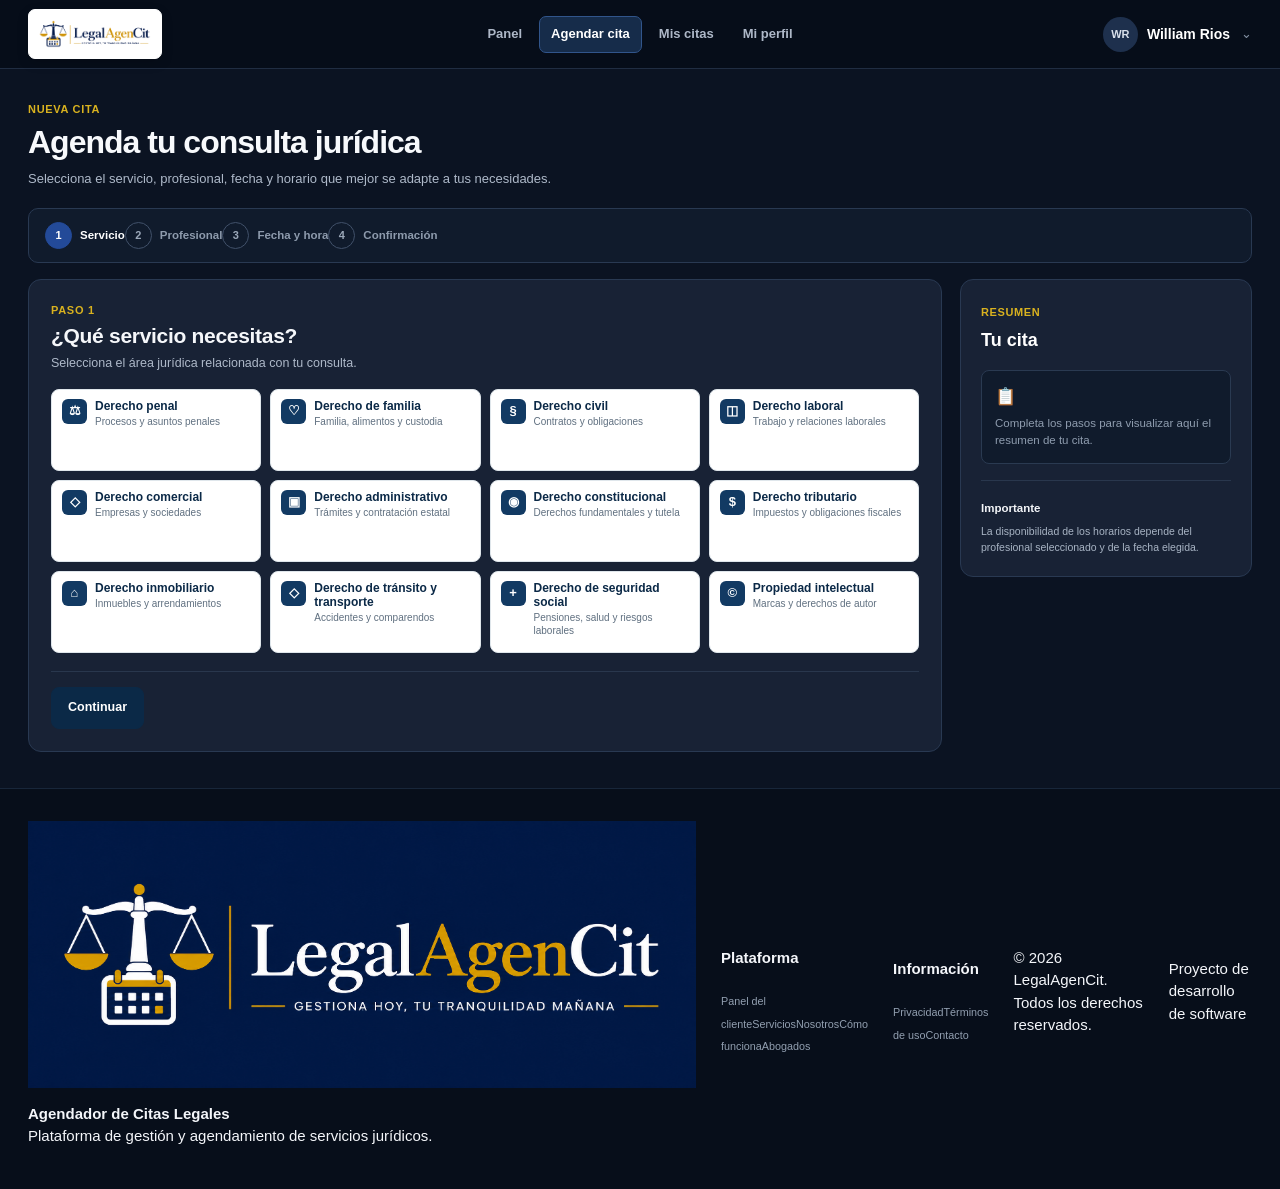
==== commit 80df3193: "Actualizar navegación, calendario y validación de confirmación en agendar cita" ====
--- a/agendar-cita.html
+++ b/agendar-cita.html
@@ -8,44 +8,27 @@
     <link rel="icon" type="image/png" href="assets/img/favicon.png">
     <link rel="stylesheet" href="assets/css/agendar-cita.css">
 </head>
-
 <body class="dashboard-page">
-
 <header class="dashboard-header">
     <div class="container dashboard-navbar">
-        <a class="brand" href="dashboard-cliente.html" aria-label="LegalAgenCit - Panel del cliente">
-            <img class="brand-logo" src="assets/img/logo-horizontal.png" alt="LegalAgenCit">
-        </a>
-
+        <a class="brand" href="dashboard-cliente.html" aria-label="LegalAgenCit - Panel del cliente"><img class="brand-logo" src="assets/img/logo-horizontal.png" alt="LegalAgenCit"></a>
         <nav class="dashboard-nav" aria-label="Navegación del cliente">
-            <a href="dashboard-cliente.html">Inicio</a>
+            <a href="dashboard-cliente.html">Panel</a>
             <a class="active" href="agendar-cita.html" aria-current="page">Agendar cita</a>
             <a href="mis-citas.html">Mis citas</a>
             <a href="perfil.html">Mi perfil</a>
         </nav>
-
         <div class="dashboard-user">
             <button class="user-menu-button" id="userButton" type="button" aria-expanded="false" aria-controls="userMenu">
-                <span class="user-avatar">WR</span>
-                <span class="user-name">William Rios</span>
-                <span class="user-chevron">⌄</span>
+                <span class="user-avatar">WR</span><span class="user-name">William Rios</span><span class="user-chevron">⌄</span>
             </button>
-
-            <div class="user-menu" id="userMenu">
-                <a href="login.html">Cerrar sesión</a>
-            </div>
+            <div class="user-menu" id="userMenu"><a href="login.html">Cerrar sesión</a></div>
         </div>
     </div>
 </header>
 
 <main class="booking-main">
     <div class="container">
-        <nav class="breadcrumb" aria-label="Ruta de navegación">
-            <a href="dashboard-cliente.html">Inicio</a>
-            <span>/</span>
-            <span>Agendar cita</span>
-        </nav>
-
         <section class="booking-heading">
             <div>
                 <span class="dashboard-kicker">NUEVA CITA</span>
@@ -55,148 +38,65 @@
         </section>
 
         <div class="booking-steps" aria-label="Pasos para agendar una cita">
-            <div class="booking-step-indicator active" data-step-indicator="1">
-                <span class="booking-step-number">1</span>
-                <strong class="booking-step-label">Servicio</strong>
-            </div>
-            <div class="booking-step-indicator" data-step-indicator="2">
-                <span class="booking-step-number">2</span>
-                <strong class="booking-step-label">Profesional</strong>
-            </div>
-            <div class="booking-step-indicator" data-step-indicator="3">
-                <span class="booking-step-number">3</span>
-                <strong class="booking-step-label">Fecha y hora</strong>
-            </div>
-            <div class="booking-step-indicator" data-step-indicator="4">
-                <span class="booking-step-number">4</span>
-                <strong class="booking-step-label">Confirmación</strong>
-            </div>
+            <div class="booking-step-indicator active" data-step-indicator="1"><span class="booking-step-number">1</span><strong class="booking-step-label">Servicio</strong></div>
+            <div class="booking-step-indicator" data-step-indicator="2"><span class="booking-step-number">2</span><strong class="booking-step-label">Profesional</strong></div>
+            <div class="booking-step-indicator" data-step-indicator="3"><span class="booking-step-number">3</span><strong class="booking-step-label">Fecha y hora</strong></div>
+            <div class="booking-step-indicator" data-step-indicator="4"><span class="booking-step-number">4</span><strong class="booking-step-label">Confirmación</strong></div>
         </div>
 
         <div class="booking-layout">
             <section class="booking-card">
                 <div class="booking-content-step active" id="step1">
-                    <div class="section-heading">
-                        <span class="step-kicker">PASO 1</span>
-                        <h2>¿Qué servicio necesitas?</h2>
-                        <p>Selecciona el área jurídica relacionada con tu consulta.</p>
-                    </div>
-
+                    <div class="section-heading"><span class="step-kicker">PASO 1</span><h2>¿Qué servicio necesitas?</h2><p>Selecciona el área jurídica relacionada con tu consulta.</p></div>
                     <div class="service-grid">
-                        <button type="button" class="service-option" data-service="Derecho penal">
-                            <span class="service-icon">⚖</span>
-                            <span><strong>Derecho penal</strong><small>Procesos y asuntos penales</small></span>
-                        </button>
-                        <button type="button" class="service-option" data-service="Derecho de familia">
-                            <span class="service-icon">♡</span>
-                            <span><strong>Derecho de familia</strong><small>Familia, alimentos y custodia</small></span>
-                        </button>
-                        <button type="button" class="service-option" data-service="Derecho civil">
-                            <span class="service-icon">§</span>
-                            <span><strong>Derecho civil</strong><small>Contratos y obligaciones</small></span>
-                        </button>
-                        <button type="button" class="service-option" data-service="Derecho laboral">
-                            <span class="service-icon">◫</span>
-                            <span><strong>Derecho laboral</strong><small>Trabajo y relaciones laborales</small></span>
-                        </button>
-                        <button type="button" class="service-option" data-service="Derecho comercial">
-                            <span class="service-icon">◇</span>
-                            <span><strong>Derecho comercial</strong><small>Empresas y sociedades</small></span>
-                        </button>
-                        <button type="button" class="service-option" data-service="Derecho administrativo">
-                            <span class="service-icon">▣</span>
-                            <span><strong>Derecho administrativo</strong><small>Trámites y contratación estatal</small></span>
-                        </button>
-                        <button type="button" class="service-option" data-service="Derecho constitucional">
-                            <span class="service-icon">◉</span>
-                            <span><strong>Derecho constitucional</strong><small>Derechos fundamentales y tutela</small></span>
-                        </button>
-                        <button type="button" class="service-option" data-service="Derecho tributario">
-                            <span class="service-icon">$</span>
-                            <span><strong>Derecho tributario</strong><small>Impuestos y obligaciones fiscales</small></span>
-                        </button>
-                        <button type="button" class="service-option" data-service="Derecho inmobiliario">
-                            <span class="service-icon">⌂</span>
-                            <span><strong>Derecho inmobiliario</strong><small>Inmuebles y arrendamientos</small></span>
-                        </button>
-                        <button type="button" class="service-option" data-service="Derecho de tránsito y transporte">
-                            <span class="service-icon">◇</span>
-                            <span><strong>Derecho de tránsito y transporte</strong><small>Accidentes y comparendos</small></span>
-                        </button>
-                        <button type="button" class="service-option" data-service="Derecho de seguridad social">
-                            <span class="service-icon">+</span>
-                            <span><strong>Derecho de seguridad social</strong><small>Pensiones, salud y riesgos laborales</small></span>
-                        </button>
-                        <button type="button" class="service-option" data-service="Propiedad intelectual">
-                            <span class="service-icon">©</span>
-                            <span><strong>Propiedad intelectual</strong><small>Marcas y derechos de autor</small></span>
-                        </button>
-                    </div>
-
-                    <div class="step-actions">
-                        <button type="button" class="btn btn-primary" id="toStep2" disabled>Continuar</button>
-                    </div>
+                        <button type="button" class="service-option" data-service="Derecho penal"><span class="service-icon">⚖</span><span><strong>Derecho penal</strong><small>Procesos y asuntos penales</small></span></button>
+                        <button type="button" class="service-option" data-service="Derecho de familia"><span class="service-icon">♡</span><span><strong>Derecho de familia</strong><small>Familia, alimentos y custodia</small></span></button>
+                        <button type="button" class="service-option" data-service="Derecho civil"><span class="service-icon">§</span><span><strong>Derecho civil</strong><small>Contratos y obligaciones</small></span></button>
+                        <button type="button" class="service-option" data-service="Derecho laboral"><span class="service-icon">◫</span><span><strong>Derecho laboral</strong><small>Trabajo y relaciones laborales</small></span></button>
+                        <button type="button" class="service-option" data-service="Derecho comercial"><span class="service-icon">◇</span><span><strong>Derecho comercial</strong><small>Empresas y sociedades</small></span></button>
+                        <button type="button" class="service-option" data-service="Derecho administrativo"><span class="service-icon">▣</span><span><strong>Derecho administrativo</strong><small>Trámites y contratación estatal</small></span></button>
+                        <button type="button" class="service-option" data-service="Derecho constitucional"><span class="service-icon">◉</span><span><strong>Derecho constitucional</strong><small>Derechos fundamentales y tutela</small></span></button>
+                        <button type="button" class="service-option" data-service="Derecho tributario"><span class="service-icon">$</span><span><strong>Derecho tributario</strong><small>Impuestos y obligaciones fiscales</small></span></button>
+                        <button type="button" class="service-option" data-service="Derecho inmobiliario"><span class="service-icon">⌂</span><span><strong>Derecho inmobiliario</strong><small>Inmuebles y arrendamientos</small></span></button>
+                        <button type="button" class="service-option" data-service="Derecho de tránsito y transporte"><span class="service-icon">◇</span><span><strong>Derecho de tránsito y transporte</strong><small>Accidentes y comparendos</small></span></button>
+                        <button type="button" class="service-option" data-service="Derecho de seguridad social"><span class="service-icon">+</span><span><strong>Derecho de seguridad social</strong><small>Pensiones, salud y riesgos laborales</small></span></button>
+                        <button type="button" class="service-option" data-service="Propiedad intelectual"><span class="service-icon">©</span><span><strong>Propiedad intelectual</strong><small>Marcas y derechos de autor</small></span></button>
+                    </div>
+                    <div class="step-actions"><button type="button" class="btn btn-primary" id="toStep2" disabled>Continuar</button></div>
                 </div>
 
                 <div class="booking-content-step" id="step2">
-                    <div class="section-heading">
-                        <span class="step-kicker">PASO 2</span>
-                        <h2>Selecciona un profesional</h2>
-                        <p id="professionalHelp">Primero selecciona el servicio para consultar los profesionales disponibles.</p>
-                    </div>
-
-                    <div class="selected-service" id="selectedServiceBox">
-                        <span>Servicio seleccionado</span>
-                        <strong id="selectedService">—</strong>
-                    </div>
-
+                    <div class="section-heading"><span class="step-kicker">PASO 2</span><h2>Selecciona un profesional</h2><p id="professionalHelp">Primero selecciona el servicio para consultar los profesionales disponibles.</p></div>
+                    <div class="selected-service" id="selectedServiceBox"><span>Servicio seleccionado</span><strong id="selectedService">—</strong></div>
                     <div class="professional-grid" id="professionalGrid"></div>
-
-                    <div class="step-actions">
-                        <button type="button" class="btn btn-secondary" id="backToStep1">← Atrás</button>
-                        <button type="button" class="btn btn-primary" id="toStep3" disabled>Continuar</button>
-                    </div>
+                    <div class="step-actions"><button type="button" class="btn btn-secondary" id="backToStep1">← Atrás</button><button type="button" class="btn btn-primary" id="toStep3" disabled>Continuar</button></div>
                 </div>
 
                 <div class="booking-content-step" id="step3">
-                    <div class="section-heading">
-                        <span class="step-kicker">PASO 3</span>
-                        <h2>Elige fecha y horario</h2>
-                        <p>Selecciona primero una fecha. Los horarios disponibles aparecerán después de seleccionarla.</p>
-                    </div>
-
-                    <div class="date-area">
-                        <label for="appointmentDate">Fecha de la cita</label>
-                        <input type="date" id="appointmentDate">
-                    </div>
-
+                    <div class="section-heading"><span class="step-kicker">PASO 3</span><h2>Elige fecha y horario</h2><p>Selecciona una fecha disponible y después el horario de tu cita.</p></div>
+                    <div class="calendar-area">
+                        <div class="calendar-toolbar">
+                            <button type="button" class="calendar-nav" id="prevMonth" aria-label="Mes anterior">‹</button>
+                            <div class="calendar-selectors">
+                                <label class="sr-only" for="calendarMonth">Mes</label><select id="calendarMonth"></select>
+                                <label class="sr-only" for="calendarYear">Año</label><select id="calendarYear"></select>
+                            </div>
+                            <button type="button" class="calendar-nav" id="nextMonth" aria-label="Mes siguiente">›</button>
+                        </div>
+                        <div class="calendar-weekdays"><span>Lun</span><span>Mar</span><span>Mié</span><span>Jue</span><span>Vie</span><span>Sáb</span><span>Dom</span></div>
+                        <div class="calendar-grid" id="calendarGrid" aria-label="Calendario de selección de fecha"></div>
+                    </div>
+                    <input type="hidden" id="appointmentDate">
                     <div class="schedule-area hidden" id="scheduleArea">
-                        <div class="schedule-title">
-                            <span>Horarios disponibles</span>
-                            <strong id="scheduleDateText">Selecciona una fecha</strong>
-                        </div>
+                        <div class="schedule-title"><span>Horarios disponibles</span><strong id="scheduleDateText">Selecciona una fecha</strong></div>
                         <div class="time-grid" id="timeGrid"></div>
                     </div>
-
-                    <div class="empty-schedule" id="emptySchedule">
-                        <span>📅</span>
-                        <strong>Selecciona una fecha</strong>
-                        <p>Los horarios disponibles se mostrarán aquí después de elegir la fecha.</p>
-                    </div>
-
-                    <div class="step-actions">
-                        <button type="button" class="btn btn-secondary" id="backToStep2">← Atrás</button>
-                        <button type="button" class="btn btn-primary" id="toStep4" disabled>Continuar</button>
-                    </div>
+                    <div class="empty-schedule" id="emptySchedule"><span>📅</span><strong>Selecciona una fecha</strong><p>Los horarios disponibles se mostrarán aquí después de elegir la fecha.</p></div>
+                    <div class="step-actions"><button type="button" class="btn btn-secondary" id="backToStep2">← Atrás</button><button type="button" class="btn btn-primary" id="toStep4" disabled>Continuar</button></div>
                 </div>
 
                 <div class="booking-content-step" id="step4">
-                    <div class="section-heading">
-                        <span class="step-kicker">PASO 4</span>
-                        <h2>Confirma tu cita</h2>
-                        <p>Revisa la información antes de confirmar la solicitud.</p>
-                    </div>
-
+                    <div class="section-heading"><span class="step-kicker">PASO 4</span><h2>Confirma tu cita</h2><p>Revisa la información y escribe el motivo de la consulta antes de confirmar.</p></div>
                     <div class="confirmation">
                         <div class="confirmation-row"><span>Servicio</span><strong id="confirmService">—</strong></div>
                         <div class="confirmation-row"><span>Profesional</span><strong id="confirmProfessional">—</strong></div>
@@ -204,71 +104,27 @@
                         <div class="confirmation-row"><span>Hora</span><strong id="confirmTime">—</strong></div>
                         <div class="confirmation-row"><span>Cliente</span><strong>William Rios</strong></div>
                     </div>
-
-                    <div class="reason-area">
-                        <label for="reason">Motivo de la consulta</label>
-                        <textarea id="reason" rows="4" placeholder="Describe brevemente el motivo de tu consulta..."></textarea>
-                        <small>Esta información ayudará al profesional a conocer previamente el motivo de la cita.</small>
-                    </div>
-
-                    <div class="step-actions">
-                        <button type="button" class="btn btn-secondary" id="backToStep3">← Atrás</button>
-                        <button type="button" class="btn btn-primary" id="confirmAppointment">Confirmar cita</button>
-                    </div>
+                    <div class="reason-area"><label for="reason">Motivo de la consulta</label><textarea id="reason" rows="4" placeholder="Describe brevemente el motivo de tu consulta..."></textarea><small>Esta información ayudará al profesional a conocer previamente el motivo de la cita.</small></div>
+                    <div class="step-actions"><button type="button" class="btn btn-secondary" id="backToStep3">← Atrás</button><button type="button" class="btn btn-primary" id="confirmAppointment" disabled>Confirmar cita</button></div>
                 </div>
 
                 <div class="booking-content-step success-step" id="successStep">
-                    <div class="success-icon">✓</div>
-                    <span class="step-kicker">SOLICITUD COMPLETADA</span>
-                    <h2>¡Tu cita fue registrada!</h2>
-                    <p>Hemos registrado tu solicitud de cita correctamente.</p>
-
-                    <div class="success-summary">
-                        <div><span>Servicio</span><strong id="successService">—</strong></div>
-                        <div><span>Profesional</span><strong id="successProfessional">—</strong></div>
-                        <div><span>Fecha</span><strong id="successDate">—</strong></div>
-                        <div><span>Hora</span><strong id="successTime">—</strong></div>
-                    </div>
-
-                    <div class="success-actions">
-                        <a class="btn btn-primary" href="mis-citas.html">Ver mis citas</a>
-                        <a class="btn btn-secondary" href="dashboard-cliente.html">Ir al panel</a>
-                    </div>
+                    <div class="success-icon">✓</div><span class="step-kicker">SOLICITUD COMPLETADA</span><h2>¡Tu cita fue registrada!</h2><p>Hemos registrado tu solicitud de cita correctamente.</p>
+                    <div class="success-summary"><div><span>Servicio</span><strong id="successService">—</strong></div><div><span>Profesional</span><strong id="successProfessional">—</strong></div><div><span>Fecha</span><strong id="successDate">—</strong></div><div><span>Hora</span><strong id="successTime">—</strong></div></div>
+                    <div class="success-actions"><a class="btn btn-primary" href="mis-citas.html">Ver mis citas</a><a class="btn btn-secondary" href="dashboard-cliente.html">Ir al panel</a></div>
                 </div>
             </section>
 
             <aside class="summary-card">
-                <span class="summary-kicker">RESUMEN</span>
-                <h2>Tu cita</h2>
-
-                <div class="summary-empty" id="summaryEmpty">
-                    <span>📋</span>
-                    <p>Completa los pasos para visualizar aquí el resumen de tu cita.</p>
-                </div>
-
+                <span class="summary-kicker">RESUMEN</span><h2>Tu cita</h2>
+                <div class="summary-empty" id="summaryEmpty"><span>📋</span><p>Completa los pasos para visualizar aquí el resumen de tu cita.</p></div>
                 <div class="summary-content hidden" id="summaryContent">
-                    <div class="summary-item">
-                        <span class="summary-item-icon">⚖</span>
-                        <div class="summary-item-content"><small>Servicio</small><strong id="summaryService">—</strong></div>
-                    </div>
-                    <div class="summary-item">
-                        <span class="summary-item-icon">◉</span>
-                        <div class="summary-item-content"><small>Profesional</small><strong id="summaryProfessional">—</strong></div>
-                    </div>
-                    <div class="summary-item">
-                        <span class="summary-item-icon">📅</span>
-                        <div class="summary-item-content"><small>Fecha</small><strong id="summaryDate">—</strong></div>
-                    </div>
-                    <div class="summary-item">
-                        <span class="summary-item-icon">◷</span>
-                        <div class="summary-item-content"><small>Hora</small><strong id="summaryTime">—</strong></div>
-                    </div>
-                </div>
-
-                <div class="summary-note">
-                    <strong>Importante</strong>
-                    <p>La disponibilidad de los horarios depende del profesional seleccionado y de la fecha elegida.</p>
-                </div>
+                    <div class="summary-item"><span class="summary-item-icon">⚖</span><div class="summary-item-content"><small>Servicio</small><strong id="summaryService">—</strong></div></div>
+                    <div class="summary-item"><span class="summary-item-icon">◉</span><div class="summary-item-content"><small>Profesional</small><strong id="summaryProfessional">—</strong></div></div>
+                    <div class="summary-item"><span class="summary-item-icon">📅</span><div class="summary-item-content"><small>Fecha</small><strong id="summaryDate">—</strong></div></div>
+                    <div class="summary-item"><span class="summary-item-icon">◷</span><div class="summary-item-content"><small>Hora</small><strong id="summaryTime">—</strong></div></div>
+                </div>
+                <div class="summary-note"><strong>Importante</strong><p>La disponibilidad de los horarios depende del profesional seleccionado y de la fecha elegida.</p></div>
             </aside>
         </div>
     </div>
@@ -276,403 +132,145 @@
 
 <footer class="dashboard-footer">
     <div class="container">
-        <span>© 2026 LegalAgenCit</span>
-        <div>
-            <a href="#">Privacidad</a>
-            <a href="#">Términos de uso</a>
-            <a href="dashboard-cliente.html">Panel del cliente</a>
-        </div>
+        <div class="footer-grid">
+            <div class="footer-brand"><img class="footer-logo" src="assets/img/logo-fondo-oscuro.png" alt="LegalAgenCit"><p><strong>Agendador de Citas Legales</strong><br>Plataforma de gestión y agendamiento de servicios jurídicos.</p></div>
+            <div><h4>Plataforma</h4><div class="footer-links"><a href="dashboard-cliente.html">Panel del cliente</a><a href="servicios.html">Servicios</a><a href="index.html#nosotros">Nosotros</a><a href="index.html#como-funciona">Cómo funciona</a><a href="index.html#profesionales">Abogados</a></div></div>
+            <div><h4>Información</h4><div class="footer-links"><a href="#">Privacidad</a><a href="#">Términos de uso</a><a href="#">Contacto</a></div></div>
+        </div>
+        <div class="footer-bottom"><span>© 2026 LegalAgenCit. Todos los derechos reservados.</span><span>Proyecto de desarrollo de software</span></div>
     </div>
 </footer>
 
 <script>
 const professionals = [
-    {
-        name: "Dr. Carlos Ramírez",
-        specialties: ["Derecho penal", "Derecho constitucional", "Derecho de tránsito y transporte"],
-        specialty: "Penal",
-        areas: "Procesos penales, delitos económicos, responsabilidad penal y asuntos relacionados con tránsito",
-        initials: "CR"
-    },
-    {
-        name: "Dra. Sofía Castro",
-        specialties: ["Derecho de familia", "Derecho civil"],
-        specialty: "Familia",
-        areas: "Divorcio, alimentos, custodia, sucesiones y asuntos civiles",
-        initials: "SC"
-    },
-    {
-        name: "Dr. Andrés Morales",
-        specialties: ["Derecho civil", "Derecho inmobiliario", "Derecho comercial"],
-        specialty: "Civil",
-        areas: "Contratos, obligaciones, responsabilidad civil, propiedad y asuntos comerciales",
-        initials: "AM"
-    },
-    {
-        name: "Dra. Valentina Gómez",
-        specialties: ["Derecho laboral", "Derecho de seguridad social", "Derecho civil"],
-        specialty: "Laboral",
-        areas: "Contratos laborales, despidos, prestaciones, conflictos laborales y seguridad social",
-        initials: "VG"
-    },
-    {
-        name: "Dr. Alejandro Torres",
-        specialties: ["Derecho comercial", "Derecho civil", "Derecho tributario"],
-        specialty: "Comercial",
-        areas: "Sociedades, contratos comerciales, obligaciones mercantiles, empresas y asuntos tributarios",
-        initials: "AT"
-    },
-    {
-        name: "Dra. Laura Martínez",
-        specialties: ["Derecho administrativo", "Derecho constitucional"],
-        specialty: "Administrativo",
-        areas: "Contratación estatal, actos administrativos, procedimientos administrativos y asuntos constitucionales",
-        initials: "LM"
-    },
-    {
-        name: "Dr. Sebastián Herrera",
-        specialties: ["Derecho constitucional", "Derecho penal", "Derecho administrativo"],
-        specialty: "Constitucional",
-        areas: "Derechos fundamentales, acciones de tutela, mecanismos constitucionales y asuntos administrativos",
-        initials: "SH"
-    },
-    {
-        name: "Dra. Natalia Rodríguez",
-        specialties: ["Derecho tributario", "Derecho comercial", "Derecho administrativo"],
-        specialty: "Tributario",
-        areas: "Impuestos, obligaciones tributarias, declaraciones, procedimientos fiscales y asuntos comerciales",
-        initials: "NR"
-    },
-    {
-        name: "Dr. Felipe Vargas",
-        specialties: ["Derecho inmobiliario", "Derecho civil", "Derecho comercial"],
-        specialty: "Inmobiliario",
-        areas: "Compraventa de inmuebles, arrendamientos, propiedad, contratos y trámites inmobiliarios",
-        initials: "FV"
-    },
-    {
-        name: "Dra. Carolina Pérez",
-        specialties: ["Derecho de tránsito y transporte", "Derecho civil", "Derecho penal"],
-        specialty: "Tránsito y Transporte",
-        areas: "Accidentes de tránsito, comparendos, licencias, responsabilidad vial y asuntos civiles relacionados",
-        initials: "CP"
-    },
-    {
-        name: "Dr. Daniel Rojas",
-        specialties: ["Derecho de seguridad social", "Derecho laboral", "Derecho civil"],
-        specialty: "Seguridad Social",
-        areas: "Pensiones, salud, riesgos laborales, prestaciones sociales y conflictos laborales",
-        initials: "DR"
-    },
-    {
-        name: "Dra. Mariana López",
-        specialties: ["Propiedad intelectual", "Derecho comercial", "Derecho civil"],
-        specialty: "Propiedad Intelectual",
-        areas: "Marcas, derechos de autor, propiedad industrial, registro de obras y asuntos comerciales",
-        initials: "ML"
+    { name:"Dr. Carlos Ramírez", specialties:["Derecho penal","Derecho constitucional","Derecho de tránsito y transporte"], specialty:"Penal", areas:"Procesos penales, delitos económicos, responsabilidad penal y asuntos relacionados con tránsito", initials:"CR" },
+    { name:"Dra. Sofía Castro", specialties:["Derecho de familia","Derecho civil"], specialty:"Familia", areas:"Divorcio, alimentos, custodia, sucesiones y asuntos civiles", initials:"SC" },
+    { name:"Dr. Andrés Morales", specialties:["Derecho civil","Derecho inmobiliario","Derecho comercial"], specialty:"Civil", areas:"Contratos, obligaciones, responsabilidad civil, propiedad y asuntos comerciales", initials:"AM" },
+    { name:"Dra. Valentina Gómez", specialties:["Derecho laboral","Derecho de seguridad social","Derecho civil"], specialty:"Laboral", areas:"Contratos laborales, despidos, prestaciones, conflictos laborales y seguridad social", initials:"VG" },
+    { name:"Dr. Alejandro Torres", specialties:["Derecho comercial","Derecho civil","Derecho tributario"], specialty:"Comercial", areas:"Sociedades, contratos comerciales, obligaciones mercantiles, empresas y asuntos tributarios", initials:"AT" },
+    { name:"Dra. Laura Martínez", specialties:["Derecho administrativo","Derecho constitucional"], specialty:"Administrativo", areas:"Contratación estatal, actos administrativos, procedimientos administrativos y asuntos constitucionales", initials:"LM" },
+    { name:"Dr. Sebastián Herrera", specialties:["Derecho constitucional","Derecho penal","Derecho administrativo"], specialty:"Constitucional", areas:"Derechos fundamentales, acciones de tutela, mecanismos constitucionales y asuntos administrativos", initials:"SH" },
+    { name:"Dra. Natalia Rodríguez", specialties:["Derecho tributario","Derecho comercial","Derecho administrativo"], specialty:"Tributario", areas:"Impuestos, obligaciones tributarias, declaraciones, procedimientos fiscales y asuntos comerciales", initials:"NR" },
+    { name:"Dr. Felipe Vargas", specialties:["Derecho inmobiliario","Derecho civil","Derecho comercial"], specialty:"Inmobiliario", areas:"Compraventa de inmuebles, arrendamientos, propiedad, contratos y trámites inmobiliarios", initials:"FV" },
+    { name:"Dra. Carolina Pérez", specialties:["Derecho de tránsito y transporte","Derecho civil","Derecho penal"], specialty:"Tránsito y Transporte", areas:"Accidentes de tránsito, comparendos, licencias, responsabilidad vial y asuntos civiles relacionados", initials:"CP" },
+    { name:"Dr. Daniel Rojas", specialties:["Derecho de seguridad social","Derecho laboral","Derecho civil"], specialty:"Seguridad Social", areas:"Pensiones, salud, riesgos laborales, prestaciones sociales y conflictos laborales", initials:"DR" },
+    { name:"Dra. Mariana López", specialties:["Propiedad intelectual","Derecho comercial","Derecho civil"], specialty:"Propiedad Intelectual", areas:"Marcas, derechos de autor, propiedad industrial, registro de obras y asuntos comerciales", initials:"ML" }
+];
+
+let appointment = { service:"", professional:null, date:"", time:"", reason:"" };
+const steps=document.querySelectorAll(".booking-content-step");
+const indicators=document.querySelectorAll(".booking-step-indicator");
+const serviceButtons=document.querySelectorAll(".service-option");
+const professionalGrid=document.getElementById("professionalGrid");
+const selectedService=document.getElementById("selectedService");
+const toStep2=document.getElementById("toStep2");
+const toStep3=document.getElementById("toStep3");
+const toStep4=document.getElementById("toStep4");
+const reason=document.getElementById("reason");
+const confirmAppointment=document.getElementById("confirmAppointment");
+const appointmentDate=document.getElementById("appointmentDate");
+const timeGrid=document.getElementById("timeGrid");
+const scheduleArea=document.getElementById("scheduleArea");
+const emptySchedule=document.getElementById("emptySchedule");
+const calendarGrid=document.getElementById("calendarGrid");
+const calendarMonth=document.getElementById("calendarMonth");
+const calendarYear=document.getElementById("calendarYear");
+const today=new Date();
+const todayDate=new Date(today.getFullYear(),today.getMonth(),today.getDate());
+let calendarView=new Date(today.getFullYear(),today.getMonth(),1);
+const minCalendarMonth=new Date(today.getFullYear(),today.getMonth(),1);
+const maxCalendarMonth=new Date(today.getFullYear()+1,today.getMonth(),1);
+const monthNames=["Enero","Febrero","Marzo","Abril","Mayo","Junio","Julio","Agosto","Septiembre","Octubre","Noviembre","Diciembre"];
+
+function showStep(number){
+    steps.forEach(step=>step.classList.remove("active"));
+    indicators.forEach(indicator=>{indicator.classList.remove("active","completed");const n=Number(indicator.dataset.stepIndicator);if(n<number)indicator.classList.add("completed");if(n===number)indicator.classList.add("active");});
+    const selectedStep=document.getElementById(`step${number}`);if(selectedStep)selectedStep.classList.add("active");
+}
+
+serviceButtons.forEach(button=>button.addEventListener("click",()=>{
+    serviceButtons.forEach(item=>item.classList.remove("selected"));button.classList.add("selected");appointment.service=button.dataset.service;appointment.professional=null;appointment.date="";appointment.time="";appointment.reason="";reason.value="";confirmAppointment.disabled=true;toStep2.disabled=false;toStep3.disabled=true;toStep4.disabled=true;appointmentDate.value="";renderProfessionals();resetCalendar();updateSummary();
+}));
+
+function renderProfessionals(){
+    professionalGrid.innerHTML="";const available=professionals.filter(p=>p.specialties.includes(appointment.service));selectedService.textContent=appointment.service||"—";
+    if(!available.length){professionalGrid.innerHTML='<div class="no-professionals"><strong>No hay profesionales disponibles</strong><p>Actualmente no encontramos profesionales asociados a este servicio.</p></div>';return;}
+    available.forEach(professional=>{
+        const card=document.createElement("button");card.type="button";card.className="professional-option";card.innerHTML=`<span class="professional-avatar">${professional.initials}</span><span class="professional-info"><strong>${professional.name}</strong><small>Especialidad principal: ${professional.specialty}</small><em>${professional.areas}</em></span><span class="select-arrow">→</span>`;
+        card.addEventListener("click",()=>{document.querySelectorAll(".professional-option").forEach(item=>item.classList.remove("selected"));card.classList.add("selected");appointment.professional=professional;toStep3.disabled=false;updateSummary();});professionalGrid.appendChild(card);
+    });
+}
+
+toStep2.addEventListener("click",()=>{if(appointment.service)showStep(2);});
+document.getElementById("backToStep1").addEventListener("click",()=>showStep(1));
+toStep3.addEventListener("click",()=>{if(appointment.professional)showStep(3);});
+document.getElementById("backToStep2").addEventListener("click",()=>showStep(2));
+
+function populateCalendarSelectors(){
+    calendarMonth.innerHTML=monthNames.map((name,index)=>`<option value="${index}">${name}</option>`).join("");
+    const currentYear=today.getFullYear();calendarYear.innerHTML="";for(let y=currentYear;y<=currentYear+1;y++){const option=document.createElement("option");option.value=y;option.textContent=y;calendarYear.appendChild(option);}
+    syncCalendarSelectors();
+}
+function syncCalendarSelectors(){calendarMonth.value=String(calendarView.getMonth());calendarYear.value=String(calendarView.getFullYear());}
+function sameMonth(a,b){return a.getFullYear()===b.getFullYear()&&a.getMonth()===b.getMonth();}
+function isBeforeToday(date){return date<todayDate;}
+function isWeekend(date){return date.getDay()===0||date.getDay()===6;}
+function renderCalendar(){
+    syncCalendarSelectors();calendarGrid.innerHTML="";
+    const firstDay=new Date(calendarView.getFullYear(),calendarView.getMonth(),1);let start=(firstDay.getDay()+6)%7;const daysInMonth=new Date(calendarView.getFullYear(),calendarView.getMonth()+1,0).getDate();
+    for(let i=0;i<start;i++){const blank=document.createElement("span");blank.className="calendar-day empty";calendarGrid.appendChild(blank);}
+    for(let day=1;day<=daysInMonth;day++){
+        const date=new Date(calendarView.getFullYear(),calendarView.getMonth(),day);const button=document.createElement("button");button.type="button";button.className="calendar-day";button.textContent=day;
+        if(isBeforeToday(date)||isWeekend(date))button.disabled=true;
+        if(appointment.date===toISO(date))button.classList.add("selected");
+        if(date.getTime()===todayDate.getTime())button.classList.add("today");
+        button.addEventListener("click",()=>selectDate(date));calendarGrid.appendChild(button);
     }
-];
-
-let appointment = {
-    service: "",
-    professional: null,
-    date: "",
-    time: "",
-    reason: ""
-};
-
-const steps = document.querySelectorAll(".booking-content-step");
-const indicators = document.querySelectorAll(".booking-step-indicator");
-const serviceButtons = document.querySelectorAll(".service-option");
-const professionalGrid = document.getElementById("professionalGrid");
-const selectedService = document.getElementById("selectedService");
-const toStep2 = document.getElementById("toStep2");
-const toStep3 = document.getElementById("toStep3");
-const toStep4 = document.getElementById("toStep4");
-const appointmentDate = document.getElementById("appointmentDate");
-const timeGrid = document.getElementById("timeGrid");
-const scheduleArea = document.getElementById("scheduleArea");
-const emptySchedule = document.getElementById("emptySchedule");
-const reason = document.getElementById("reason");
-
-function showStep(number) {
-    steps.forEach(step => step.classList.remove("active"));
-    indicators.forEach(indicator => {
-        indicator.classList.remove("active", "completed");
-        const stepNumber = Number(indicator.dataset.stepIndicator);
-        if (stepNumber < number) indicator.classList.add("completed");
-        if (stepNumber === number) indicator.classList.add("active");
-    });
-    const selectedStep = document.getElementById(`step${number}`);
-    if (selectedStep) selectedStep.classList.add("active");
-}
-
-serviceButtons.forEach(button => {
-    button.addEventListener("click", () => {
-        serviceButtons.forEach(item => item.classList.remove("selected"));
-        button.classList.add("selected");
-        appointment.service = button.dataset.service;
-        appointment.professional = null;
-        appointment.date = "";
-        appointment.time = "";
-        appointmentDate.value = "";
-        scheduleArea.classList.add("hidden");
-        emptySchedule.classList.remove("hidden");
-        toStep2.disabled = false;
-        toStep3.disabled = true;
-        toStep4.disabled = true;
-        renderProfessionals();
-        updateSummary();
-    });
+    document.getElementById("prevMonth").disabled=sameMonth(calendarView,minCalendarMonth);
+    document.getElementById("nextMonth").disabled=sameMonth(calendarView,maxCalendarMonth);
+}
+function toISO(date){return `${date.getFullYear()}-${String(date.getMonth()+1).padStart(2,"0")}-${String(date.getDate()).padStart(2,"0")}`;}
+function resetCalendar(){calendarView=new Date(today.getFullYear(),today.getMonth(),1);populateCalendarSelectors();renderCalendar();scheduleArea.classList.add("hidden");emptySchedule.classList.remove("hidden");}
+function selectDate(date){appointment.date=toISO(date);appointment.time="";appointmentDate.value=appointment.date;renderCalendar();renderTimes();updateSummary();}
+calendarMonth.addEventListener("change",()=>{calendarView=new Date(Number(calendarYear.value),Number(calendarMonth.value),1);renderCalendar();});
+calendarYear.addEventListener("change",()=>{calendarView=new Date(Number(calendarYear.value),Number(calendarMonth.value),1);renderCalendar();});
+document.getElementById("prevMonth").addEventListener("click",()=>{if(!sameMonth(calendarView,minCalendarMonth)){calendarView.setMonth(calendarView.getMonth()-1);renderCalendar();}});
+document.getElementById("nextMonth").addEventListener("click",()=>{if(!sameMonth(calendarView,maxCalendarMonth)){calendarView.setMonth(calendarView.getMonth()+1);renderCalendar();}});
+
+function renderTimes(){
+    timeGrid.innerHTML="";scheduleArea.classList.remove("hidden");emptySchedule.classList.add("hidden");toStep4.disabled=true;
+    const selectedDate=new Date(`${appointment.date}T12:00:00`);if(selectedDate.getDay()===0||selectedDate.getDay()===6){timeGrid.innerHTML='<div class="no-times"><strong>No hay atención este día</strong><p>Selecciona un día entre lunes y viernes.</p></div>';return;}
+    ["08:00","09:00","10:00","11:00","14:00","15:00","16:00"].forEach(time=>{const button=document.createElement("button");button.type="button";button.className="time-option";button.textContent=formatTime(time);button.addEventListener("click",()=>{document.querySelectorAll(".time-option").forEach(item=>item.classList.remove("selected"));button.classList.add("selected");appointment.time=time;toStep4.disabled=false;updateSummary();});timeGrid.appendChild(button);});
+    document.getElementById("scheduleDateText").textContent=formatDate(appointment.date);
+}
+function formatTime(time){const [hours,minutes]=time.split(":");const date=new Date();date.setHours(Number(hours),Number(minutes));return date.toLocaleTimeString("es-CO",{hour:"numeric",minute:"2-digit"});}
+function formatDate(dateString){if(!dateString)return"—";return new Date(`${dateString}T12:00:00`).toLocaleDateString("es-CO",{weekday:"long",day:"numeric",month:"long",year:"numeric"});}
+
+toStep4.addEventListener("click",()=>{if(!appointment.date||!appointment.time)return;document.getElementById("confirmService").textContent=appointment.service;document.getElementById("confirmProfessional").textContent=appointment.professional.name;document.getElementById("confirmDate").textContent=formatDate(appointment.date);document.getElementById("confirmTime").textContent=formatTime(appointment.time);showStep(4);});
+document.getElementById("backToStep3").addEventListener("click",()=>showStep(3));
+reason.addEventListener("input",()=>{appointment.reason=reason.value.trim();confirmAppointment.disabled=!appointment.reason;});
+confirmAppointment.addEventListener("click",()=>{
+    if(!appointment.reason)return;
+    document.getElementById("successService").textContent=appointment.service;document.getElementById("successProfessional").textContent=appointment.professional.name;document.getElementById("successDate").textContent=formatDate(appointment.date);document.getElementById("successTime").textContent=formatTime(appointment.time);
+    steps.forEach(step=>step.classList.remove("active"));document.getElementById("successStep").classList.add("active");indicators.forEach(indicator=>{indicator.classList.remove("active");indicator.classList.add("completed");});updateSummary();
 });
 
-function renderProfessionals() {
-    professionalGrid.innerHTML = "";
-    const available = professionals.filter(professional => professional.specialties.includes(appointment.service));
-    selectedService.textContent = appointment.service || "—";
-
-    if (available.length === 0) {
-        professionalGrid.innerHTML = `
-            <div class="no-professionals">
-                <strong>No hay profesionales disponibles</strong>
-                <p>Actualmente no encontramos profesionales asociados a este servicio.</p>
-            </div>
-        `;
-        return;
-    }
-
-    available.forEach(professional => {
-        const card = document.createElement("button");
-        card.type = "button";
-        card.className = "professional-option";
-        card.innerHTML = `
-            <span class="professional-avatar">${professional.initials}</span>
-            <span class="professional-info">
-                <strong>${professional.name}</strong>
-                <small>Especialidad principal: ${professional.specialty}</small>
-                <em>${professional.areas}</em>
-            </span>
-            <span class="select-arrow">→</span>
-        `;
-
-        card.addEventListener("click", () => {
-            document.querySelectorAll(".professional-option").forEach(item => item.classList.remove("selected"));
-            card.classList.add("selected");
-            appointment.professional = professional;
-            toStep3.disabled = false;
-            updateSummary();
-        });
-
-        professionalGrid.appendChild(card);
-    });
-}
-
-toStep2.addEventListener("click", () => {
-    if (!appointment.service) return;
-    showStep(2);
-});
-
-document.getElementById("backToStep1").addEventListener("click", () => showStep(1));
-
-toStep3.addEventListener("click", () => {
-    if (!appointment.professional) return;
-    showStep(3);
-});
-
-document.getElementById("backToStep2").addEventListener("click", () => showStep(2));
-
-const today = new Date();
-const year = today.getFullYear();
-const month = String(today.getMonth() + 1).padStart(2, "0");
-const day = String(today.getDate()).padStart(2, "0");
-appointmentDate.min = `${year}-${month}-${day}`;
-
-appointmentDate.addEventListener("change", () => {
-    appointment.date = appointmentDate.value;
-    appointment.time = "";
-
-    if (!appointment.date) {
-        scheduleArea.classList.add("hidden");
-        emptySchedule.classList.remove("hidden");
-        toStep4.disabled = true;
-        updateSummary();
-        return;
-    }
-
-    renderTimes();
-    updateSummary();
-});
-
-function renderTimes() {
-    timeGrid.innerHTML = "";
-    scheduleArea.classList.remove("hidden");
-    emptySchedule.classList.add("hidden");
-    toStep4.disabled = true;
-
-    const selectedDate = new Date(`${appointment.date}T12:00:00`);
-    const dayOfWeek = selectedDate.getDay();
-
-    if (dayOfWeek === 0 || dayOfWeek === 6) {
-        timeGrid.innerHTML = `
-            <div class="no-times">
-                <strong>No hay atención este día</strong>
-                <p>Selecciona un día entre lunes y viernes.</p>
-            </div>
-        `;
-        return;
-    }
-
-    const times = ["08:00", "09:00", "10:00", "11:00", "14:00", "15:00", "16:00"];
-
-    times.forEach(time => {
-        const button = document.createElement("button");
-        button.type = "button";
-        button.className = "time-option";
-        button.textContent = formatTime(time);
-
-        button.addEventListener("click", () => {
-            document.querySelectorAll(".time-option").forEach(item => item.classList.remove("selected"));
-            button.classList.add("selected");
-            appointment.time = time;
-            toStep4.disabled = false;
-            updateSummary();
-        });
-
-        timeGrid.appendChild(button);
-    });
-
-    document.getElementById("scheduleDateText").textContent = formatDate(appointment.date);
-}
-
-function formatTime(time) {
-    const [hours, minutes] = time.split(":");
-    const date = new Date();
-    date.setHours(Number(hours), Number(minutes));
-    return date.toLocaleTimeString("es-CO", { hour: "numeric", minute: "2-digit" });
-}
-
-function formatDate(dateString) {
-    if (!dateString) return "—";
-    const date = new Date(`${dateString}T12:00:00`);
-    return date.toLocaleDateString("es-CO", { weekday: "long", day: "numeric", month: "long", year: "numeric" });
-}
-
-toStep4.addEventListener("click", () => {
-    if (!appointment.date || !appointment.time) return;
-    document.getElementById("confirmService").textContent = appointment.service;
-    document.getElementById("confirmProfessional").textContent = appointment.professional.name;
-    document.getElementById("confirmDate").textContent = formatDate(appointment.date);
-    document.getElementById("confirmTime").textContent = formatTime(appointment.time);
-    showStep(4);
-});
-
-document.getElementById("backToStep3").addEventListener("click", () => showStep(3));
-
-reason.addEventListener("input", () => {
-    appointment.reason = reason.value;
-});
-
-document.getElementById("confirmAppointment").addEventListener("click", () => {
-    document.getElementById("successService").textContent = appointment.service;
-    document.getElementById("successProfessional").textContent = appointment.professional.name;
-    document.getElementById("successDate").textContent = formatDate(appointment.date);
-    document.getElementById("successTime").textContent = formatTime(appointment.time);
-
-    steps.forEach(step => step.classList.remove("active"));
-    document.getElementById("successStep").classList.add("active");
-    indicators.forEach(indicator => {
-        indicator.classList.remove("active");
-        indicator.classList.add("completed");
-    });
-    updateSummary();
-});
-
-function updateSummary() {
-    const hasInformation = appointment.service || appointment.professional || appointment.date || appointment.time;
-    const summaryEmpty = document.getElementById("summaryEmpty");
-    const summaryContent = document.getElementById("summaryContent");
-
-    if (!hasInformation) {
-        summaryEmpty.classList.remove("hidden");
-        summaryContent.classList.add("hidden");
-        return;
-    }
-
-    summaryEmpty.classList.add("hidden");
-    summaryContent.classList.remove("hidden");
-    document.getElementById("summaryService").textContent = appointment.service || "Pendiente";
-    document.getElementById("summaryProfessional").textContent = appointment.professional ? appointment.professional.name : "Pendiente";
-    document.getElementById("summaryDate").textContent = appointment.date ? formatDate(appointment.date) : "Pendiente";
-    document.getElementById("summaryTime").textContent = appointment.time ? formatTime(appointment.time) : "Pendiente";
-}
-
-/* =========================================================
-   SERVICIO RECIBIDO DESDE servicios.html
-========================================================= */
-
-const serviceFromUrl = new URLSearchParams(window.location.search).get("servicio");
-
-const serviceUrlMap = {
-    "derecho-laboral": "Derecho laboral",
-    "derecho-familia": "Derecho de familia",
-    "derecho-penal": "Derecho penal",
-    "derecho-civil": "Derecho civil",
-    "derecho-comercial": "Derecho comercial",
-    "derecho-administrativo": "Derecho administrativo",
-    "derecho-constitucional": "Derecho constitucional",
-    "derecho-tributario": "Derecho tributario",
-    "derecho-inmobiliario": "Derecho inmobiliario",
-    "derecho-transito": "Derecho de tránsito y transporte",
-    "derecho-seguridad-social": "Derecho de seguridad social",
-    "propiedad-intelectual": "Propiedad intelectual"
-};
-
-function initializeServiceFromUrl() {
-    if (!serviceFromUrl || !serviceUrlMap[serviceFromUrl]) return;
-
-    const serviceName = serviceUrlMap[serviceFromUrl];
-    const serviceButton = Array.from(serviceButtons).find(button => button.dataset.service === serviceName);
-
-    if (!serviceButton) return;
-
-    serviceButtons.forEach(item => item.classList.remove("selected"));
-    serviceButton.classList.add("selected");
-    appointment.service = serviceName;
-    appointment.professional = null;
-    appointment.date = "";
-    appointment.time = "";
-    toStep2.disabled = false;
-    renderProfessionals();
-    updateSummary();
-    showStep(2);
-}
-
-const userButton = document.getElementById("userButton");
-const userMenu = document.getElementById("userMenu");
-
-userButton.addEventListener("click", () => {
-    const expanded = userButton.getAttribute("aria-expanded") === "true";
-    userButton.setAttribute("aria-expanded", String(!expanded));
-    userMenu.classList.toggle("open", !expanded);
-});
-
-document.addEventListener("click", event => {
-    if (!userButton.contains(event.target) && !userMenu.contains(event.target)) {
-        userButton.setAttribute("aria-expanded", "false");
-        userMenu.classList.remove("open");
-    }
-});
-
-document.addEventListener("keydown", event => {
-    if (event.key === "Escape") {
-        userButton.setAttribute("aria-expanded", "false");
-        userMenu.classList.remove("open");
-    }
-});
-
-updateSummary();
-initializeServiceFromUrl();
+function updateSummary(){
+    const hasInformation=appointment.service||appointment.professional||appointment.date||appointment.time;const summaryEmpty=document.getElementById("summaryEmpty");const summaryContent=document.getElementById("summaryContent");
+    if(!hasInformation){summaryEmpty.classList.remove("hidden");summaryContent.classList.add("hidden");return;}
+    summaryEmpty.classList.add("hidden");summaryContent.classList.remove("hidden");document.getElementById("summaryService").textContent=appointment.service||"Pendiente";document.getElementById("summaryProfessional").textContent=appointment.professional?appointment.professional.name:"Pendiente";document.getElementById("summaryDate").textContent=appointment.date?formatDate(appointment.date):"Pendiente";document.getElementById("summaryTime").textContent=appointment.time?formatTime(appointment.time):"Pendiente";
+}
+
+const serviceFromUrl=new URLSearchParams(window.location.search).get("servicio");
+const serviceUrlMap={"derecho-laboral":"Derecho laboral","derecho-familia":"Derecho de familia","derecho-penal":"Derecho penal","derecho-civil":"Derecho civil","derecho-comercial":"Derecho comercial","derecho-administrativo":"Derecho administrativo","derecho-constitucional":"Derecho constitucional","derecho-tributario":"Derecho tributario","derecho-inmobiliario":"Derecho inmobiliario","derecho-transito":"Derecho de tránsito y transporte","derecho-seguridad-social":"Derecho de seguridad social","propiedad-intelectual":"Propiedad intelectual"};
+function initializeServiceFromUrl(){if(!serviceFromUrl||!serviceUrlMap[serviceFromUrl])return;const serviceName=serviceUrlMap[serviceFromUrl];const serviceButton=Array.from(serviceButtons).find(button=>button.dataset.service===serviceName);if(!serviceButton)return;serviceButtons.forEach(item=>item.classList.remove("selected"));serviceButton.classList.add("selected");appointment.service=serviceName;appointment.professional=null;appointment.date="";appointment.time="";appointment.reason="";toStep2.disabled=false;toStep3.disabled=true;toStep4.disabled=true;reason.value="";confirmAppointment.disabled=true;renderProfessionals();updateSummary();showStep(2);}
+
+const userButton=document.getElementById("userButton");const userMenu=document.getElementById("userMenu");
+userButton.addEventListener("click",()=>{const expanded=userButton.getAttribute("aria-expanded")==="true";userButton.setAttribute("aria-expanded",String(!expanded));userMenu.classList.toggle("open",!expanded);});
+document.addEventListener("click",event=>{if(!userButton.contains(event.target)&&!userMenu.contains(event.target)){userButton.setAttribute("aria-expanded","false");userMenu.classList.remove("open");}});
+document.addEventListener("keydown",event=>{if(event.key==="Escape"){userButton.setAttribute("aria-expanded","false");userMenu.classList.remove("open");}});
+
+populateCalendarSelectors();renderCalendar();updateSummary();initializeServiceFromUrl();
 </script>
-
 </body>
-</html>
+</html>
--- a/assets/css/agendar-cita.css
+++ b/assets/css/agendar-cita.css
@@ -1,30 +1,26 @@
 /* ================================================================
-   LEGALAGENCIT
-   AGENDAR CITA
+   LEGALAGENCIT — AGENDAR CITA
    Diseño alineado con index.html y servicios.html
-================================================================ */
+   ================================================================ */
 
 :root {
     --bg-main: #0b1322;
     --bg-header: #070e1a;
+    --bg-soft: #101b2c;
     --bg-card: #182235;
-    --bg-card-soft: #121d2e;
     --border: #293952;
     --blue: #123a63;
-    --blue-dark: #0B2947;
+    --blue-dark: #0b2947;
+    --blue-selected: #234a98;
+    --interactive-hover: #a5b2dd;
     --text: #f4f6fa;
     --text-soft: #aeb9c9;
     --text-muted: #8794a7;
     --gold: #d9b21f;
     --white: #ffffff;
-    --interactive-hover: #A5B2DD;
-    --interactive-selected: #234A98;
-    --interactive-border: #234A98;
-}
-
-* {
-    box-sizing: border-box;
-}
+}
+
+* { box-sizing: border-box; }
 
 html {
     min-height: 100%;
@@ -38,107 +34,94 @@
     background: var(--bg-main);
     color: var(--text);
     font-size: 15px;
-    display: flex;
-    flex-direction: column;
-}
-
-button,
-input,
-textarea {
-    font: inherit;
-}
-
-button {
-    cursor: pointer;
-}
-
-a {
-    color: inherit;
-    text-decoration: none;
-}
-
-/* ================================================================
-   CONTENEDOR
-================================================================ */
+    line-height: 1.5;
+}
+
+a { color: inherit; text-decoration: none; }
+img { display: block; max-width: 100%; }
+button, input, textarea { font: inherit; }
+button { cursor: pointer; }
+
+.hidden { display: none !important; }
 
 .container {
-    width: 100%;
-    max-width: 1366px;
+    width: min(100% - 56px, 1280px);
     margin: 0 auto;
-    padding-left: 28px;
-    padding-right: 28px;
-}
-
-/* ================================================================
-   HEADER
-================================================================ */
+}
+
+/* ================================================================
+   BARRA SUPERIOR
+   ================================================================ */
 
 .dashboard-header {
-    height: 69px;
-    flex-shrink: 0;
-    background: var(--bg-header);
+    position: sticky;
+    top: 0;
+    z-index: 100;
+    background: rgba(7, 14, 26, .98);
     border-bottom: 1px solid #202d42;
 }
 
 .dashboard-navbar {
-    height: 69px;
+    min-height: 68px;
     display: grid;
     grid-template-columns: 1fr auto 1fr;
     align-items: center;
+    gap: 20px;
 }
 
 .brand {
     justify-self: start;
     display: inline-flex;
     align-items: center;
-}
-
-.brand-name {
+    width: fit-content;
+    padding: 5px 9px;
+    background: var(--white);
+    border: 1px solid var(--white);
+    border-radius: 7px;
+    box-shadow: 0 4px 12px rgba(0,0,0,.15);
+}
+
+.brand-logo {
+    width: auto;
+    height: 38px;
+    max-width: 225px;
+    object-fit: contain;
+}
+
+.dashboard-nav {
+    margin: 0;
+    padding: 0;
+    display: flex;
+    align-items: center;
+    justify-content: center;
+    gap: 5px;
+}
+
+.dashboard-nav a {
     display: inline-flex;
     align-items: center;
     justify-content: center;
     min-height: 37px;
-    padding: 7px 13px;
-    background: var(--white);
-    color: var(--blue-dark);
-    border-radius: 7px;
-    font-size: 21px;
-    font-weight: 800;
-    letter-spacing: -0.3px;
-}
-
-.dashboard-nav {
-    display: flex;
-    align-items: center;
-    justify-content: center;
-    gap: 12px;
-}
-
-.dashboard-nav a {
-    display: inline-flex;
-    align-items: center;
-    justify-content: center;
-    min-height: 38px;
-    padding: 0 12px;
+    padding: 0 11px;
     border: 1px solid transparent;
     border-radius: 7px;
     color: #aeb8c8;
-    font-size: 14px;
+    font-size: 13px;
     font-weight: 700;
-    transition: background-color .2s ease, border-color .2s ease, color .2s ease;
+    transition: background-color .18s ease, border-color .18s ease, color .18s ease;
 }
 
 .dashboard-nav a:hover {
-    background: #182a43;
-    border-color: #2e4668;
-    color: var(--white);
+    background: var(--interactive-hover);
+    border-color: var(--blue-selected);
+    color: var(--blue-dark);
 }
 
 .dashboard-nav a.active,
 .dashboard-nav a[aria-current="page"] {
-    background: #10233b;
-    border-color: #263e5e;
-    color: var(--white);
+    background: #162c4a;
+    border-color: #31558b;
+    color: #fff;
 }
 
 .dashboard-user {
@@ -150,10 +133,10 @@
     display: flex;
     align-items: center;
     gap: 9px;
+    padding: 0;
     border: 0;
     background: transparent;
-    color: var(--white);
-    padding: 0;
+    color: #fff;
 }
 
 .user-avatar {
@@ -169,109 +152,98 @@
     font-weight: 800;
 }
 
-.user-name {
-    font-size: 14px;
-    font-weight: 700;
-}
-
-.user-chevron {
-    color: #8491a3;
-    font-size: 13px;
-    margin-left: 2px;
-}
+.user-name { font-size: 14px; font-weight: 700; }
+.user-chevron { color: #8491a3; font-size: 13px; margin-left: 2px; }
 
 .user-menu {
     position: absolute;
-    top: calc(100% + 12px);
+    top: calc(100% + 10px);
     right: 0;
     width: 175px;
     padding: 7px;
+    display: none;
     background: #121c2d;
     border: 1px solid var(--border);
     border-radius: 8px;
     box-shadow: 0 12px 30px rgba(0,0,0,.35);
-    display: none;
-    z-index: 50;
-}
-
-.user-menu.open {
-    display: block;
-}
+}
+
+.user-menu.open { display: block; }
 
 .user-menu a {
     display: block;
     padding: 10px 11px;
+    border-radius: 5px;
     color: #c4cedc;
     font-size: 13px;
-    border-radius: 5px;
 }
 
 .user-menu a:hover {
-    background: #1d2a40;
-    color: white;
+    background: var(--interactive-hover);
+    color: var(--blue-dark);
 }
 
 /* ================================================================
    CONTENIDO PRINCIPAL
-================================================================ */
+   ================================================================ */
 
 .booking-main {
-    flex: 1;
-    padding-top: 27px;
-    padding-bottom: 34px;
+    padding: 28px 0 36px;
 }
 
 .breadcrumb {
+    display: flex;
+    align-items: center;
+    gap: 7px;
     margin-bottom: 13px;
     color: #7f8da1;
     font-size: 11.5px;
 }
 
-.breadcrumb a:hover {
-    color: var(--white);
-}
-
-.booking-heading {
-    margin-bottom: 20px;
-}
-
-.booking-heading .step-kicker,
-.booking-heading .dashboard-kicker {
+.breadcrumb a:hover { color: var(--interactive-hover); }
+
+.booking-heading { margin-bottom: 18px; }
+
+.dashboard-kicker,
+.step-kicker {
     display: inline-block;
-    margin-bottom: 7px;
     color: var(--gold);
-    font-size: 12px;
+    font-size: 11px;
     font-weight: 800;
-    letter-spacing: .5px;
-}
+    letter-spacing: .7px;
+    text-transform: uppercase;
+}
+
+.booking-heading .dashboard-kicker { margin-bottom: 7px; }
 
 .booking-heading h1 {
     margin: 0;
-    color: var(--text);
-    font-size: 29px;
-    line-height: 1.15;
-    letter-spacing: -.6px;
+    color: #f7f9fc;
+    font-size: 32px;
+    line-height: 1.12;
+    letter-spacing: -1px;
 }
 
 .booking-heading p {
     max-width: 760px;
-    margin: 8px 0 0;
+    margin: 9px 0 0;
     color: var(--text-soft);
     font-size: 13px;
-    line-height: 1.5;
+    line-height: 1.6;
 }
 
 /* ================================================================
    INDICADOR DE PASOS
-================================================================ */
+   ================================================================ */
 
 .booking-steps {
-    display: flex;
-    align-items: center;
     width: 100%;
-    margin-bottom: 18px;
-    padding: 12px 16px;
-    background: #111c2d;
+    min-height: 55px;
+    margin-bottom: 16px;
+    padding: 10px 16px;
+    display: flex;
+    align-items: center;
+    background: var(--bg-soft);
     border: 1px solid var(--border);
     border-radius: 10px;
 }
@@ -305,20 +277,20 @@
 }
 
 .booking-step-indicator.active .booking-step-number {
-    background: var(--interactive-selected);
-    border-color: var(--interactive-selected);
-    color: white;
-}
-
-.booking-step-indicator.active .booking-step-label {
-    color: white;
-}
+    background: var(--blue-selected);
+    border-color: var(--blue-selected);
+    color: #fff;
+}
+
+.booking-step-indicator.active .booking-step-label { color: #fff; }
 
 .booking-step-indicator.completed .booking-step-number {
     background: #1d3c6e;
     border-color: #345e96;
-    color: white;
-}
+    color: #fff;
+}
+
+.booking-step-indicator.completed .booking-step-label { color: #b9c5d5; }
 
 .booking-step-line {
     flex: 1;
@@ -329,7 +301,7 @@
 
 /* ================================================================
    DISTRIBUCIÓN
-================================================================ */
+   ================================================================ */
 
 .booking-layout {
     display: grid;
@@ -342,64 +314,52 @@
 .summary-card {
     background: var(--bg-card);
     border: 1px solid var(--border);
-    border-radius: 14px;
+    border-radius: 13px;
 }
 
 .booking-card {
     min-width: 0;
-    padding: 24px;
+    padding: 22px;
 }
 
 /* ================================================================
    PASOS
-================================================================ */
-
-.booking-content-step {
-    display: none;
-}
-
-.booking-content-step.active {
-    display: block;
-}
+   ================================================================ */
+
+.booking-content-step { display: none; }
+.booking-content-step.active { display: block; }
 
 .section-heading {
-    display: flex;
-    align-items: flex-start;
-    gap: 13px;
-    margin-bottom: 18px;
-}
-
-.section-heading .step-number {
-    width: 30px;
-    height: 30px;
-    min-width: 30px;
-    display: flex;
-    align-items: center;
-    justify-content: center;
-    border-radius: 8px;
-    background: #203453;
-    color: #eaf0f7;
-    font-size: 12px;
-    font-weight: 800;
+    display: grid;
+    grid-template-columns: auto 1fr;
+    column-gap: 12px;
+    margin-bottom: 16px;
+}
+
+.section-heading .step-kicker {
+    grid-column: 1 / -1;
+    margin-bottom: 4px;
 }
 
 .section-heading h2 {
     margin: 0;
-    color: white;
-    font-size: 20px;
-    line-height: 1.25;
+    color: #f5f7fa;
+    font-size: 21px;
+    line-height: 1.2;
+    letter-spacing: -.3px;
 }
 
 .section-heading p {
+    grid-column: 1 / -1;
     margin: 6px 0 0;
     color: var(--text-soft);
     font-size: 12.5px;
-    line-height: 1.45;
+    line-height: 1.5;
 }
 
 /* ================================================================
    SERVICIOS
-================================================================ */
+   ================================================================ */
 
 .service-grid {
     display: grid;
@@ -410,189 +370,171 @@
 .service-option {
     position: relative;
     min-width: 0;
-    min-height: 91px;
-    padding: 10px;
-    display: flex;
-    flex-direction: column;
+    min-height: 82px;
+    padding: 9px 10px;
+    display: flex;
     align-items: flex-start;
-    justify-content: flex-start;
+    gap: 8px;
     text-align: left;
     background: var(--white);
     color: var(--blue-dark);
     border: 1px solid #dfe6eb;
     border-radius: 8px;
-    cursor: pointer;
     overflow: hidden;
     transition: background-color .18s ease, border-color .18s ease, box-shadow .18s ease, transform .18s ease;
 }
 
 .service-option:hover {
     background: var(--interactive-hover);
-    border-color: var(--interactive-border);
+    border-color: var(--blue-selected);
     color: var(--blue-dark);
     transform: translateY(-1px);
     box-shadow: 0 4px 12px rgba(18,58,99,.08);
 }
 
 .service-option.selected {
-    background: var(--interactive-selected);
-    border-color: var(--interactive-selected);
-    color: white;
-    transform: translateY(-1px);
-    box-shadow: 0 0 0 2px rgba(35,74,152,.18), 0 6px 16px rgba(18,58,99,.12);
+    background: var(--blue-selected);
+    border-color: var(--blue-selected);
+    color: #fff;
+    box-shadow: 0 0 0 2px rgba(35,74,152,.18), 0 5px 14px rgba(18,58,99,.12);
 }
 
 .service-option.selected::after {
     content: "✓";
     position: absolute;
-    top: 7px;
-    right: 7px;
-    width: 20px;
-    height: 20px;
+    top: 6px;
+    right: 6px;
+    width: 19px;
+    height: 19px;
     display: flex;
     align-items: center;
     justify-content: center;
     border-radius: 50%;
-    background: white;
-    color: var(--interactive-selected);
-    font-size: 12px;
+    background: #fff;
+    color: var(--blue-selected);
+    font-size: 11px;
     font-weight: 800;
 }
 
 .service-icon {
-    width: 24px;
-    height: 24px;
-    min-width: 24px;
-    margin-bottom: 5px;
+    width: 25px;
+    height: 25px;
+    min-width: 25px;
     display: flex;
     align-items: center;
     justify-content: center;
     border-radius: 6px;
     background: var(--blue);
-}
-
-.service-icon svg {
-    width: 14px;
-    height: 14px;
-    fill: none;
-    stroke: white;
-    stroke-width: 1.8;
-    stroke-linecap: round;
-    stroke-linejoin: round;
-}
-
-.service-option.selected .service-icon {
-    background: white;
-}
-
-.service-option.selected .service-icon svg {
-    stroke: var(--interactive-selected);
-}
-
-.service-option strong,
-.service-name {
+    color: #fff;
+    font-size: 13px;
+    font-weight: 800;
+}
+
+.service-option > span:last-child {
+    min-width: 0;
+}
+
+.service-option strong {
     display: block;
-    width: 100%;
-    margin: 0 0 3px;
-    color: var(--blue-dark);
-    font-size: 12.5px;
+    margin: 0 0 2px;
+    color: var(--blue-dark);
+    font-size: 12px;
     line-height: 1.2;
-    font-weight: 800;
-}
-
-.service-option small,
-.service-description {
+}
+
+.service-option small {
     display: -webkit-box;
-    width: 100%;
     color: #607080;
-    font-size: 10.5px;
-    line-height: 1.35;
+    font-size: 10px;
+    line-height: 1.3;
     overflow: hidden;
     -webkit-line-clamp: 2;
     -webkit-box-orient: vertical;
 }
 
 .service-option.selected strong,
-.service-option.selected .service-name,
-.service-option.selected small,
-.service-option.selected .service-description {
-    color: white;
-}
-
-.service-option:hover strong,
-.service-option:hover .service-name,
-.service-option:hover small,
-.service-option:hover .service-description {
-    color: var(--blue-dark);
-}
+.service-option.selected small { color: #fff; }
 
 /* ================================================================
    BOTONES
-================================================================ */
+   ================================================================ */
 
 .step-actions {
+    margin-top: 18px;
+    padding-top: 15px;
     display: flex;
     align-items: center;
     justify-content: space-between;
-    gap: 12px;
-    margin-top: 22px;
-    padding-top: 17px;
+    gap: 10px;
     border-top: 1px solid #29374d;
 }
 
 .btn {
-    min-height: 43px;
-    padding: 0 17px;
+    min-height: 42px;
+    padding: 0 16px;
     display: inline-flex;
     align-items: center;
     justify-content: center;
     border: 1px solid transparent;
     border-radius: 8px;
-    font-size: 13px;
+    font-size: 12.5px;
     font-weight: 800;
-    transition: background-color .2s ease, border-color .2s ease, color .2s ease, transform .2s ease;
-}
-
-.btn:hover:not(:disabled) {
-    transform: translateY(-1px);
-}
+    transition: background-color .18s ease, border-color .18s ease, color .18s ease, transform .18s ease;
+}
+
+.btn:hover:not(:disabled) { transform: translateY(-1px); }
 
 .btn-primary {
     background: var(--white);
     color: var(--blue-dark);
-    border-color: var(--interactive-border);
-    box-shadow: 0 4px 12px rgba(36,72,155,.10);
+    border-color: #dce5ef;
 }
 
 .btn-primary:hover:not(:disabled) {
     background: var(--interactive-hover);
-    color: var(--blue-dark);
-    border-color: var(--interactive-border);
+    border-color: var(--blue-selected);
+    color: var(--blue-dark);
 }
 
 .btn-primary:disabled {
     background: var(--blue-dark);
-    color: white;
     border-color: var(--blue-dark);
+    color: #fff;
     cursor: not-allowed;
-    opacity: 1;
-    box-shadow: none;
 }
 
 .btn-secondary {
     background: transparent;
-    color: #eef2f7;
-    border-color: #33445f;
+    border-color: #40516b;
+    color: #edf2f8;
 }
 
 .btn-secondary:hover:not(:disabled) {
-    background: #131f31;
-    border-color: #52647e;
+    background: var(--interactive-hover);
+    border-color: var(--blue-selected);
+    color: var(--blue-dark);
 }
 
 /* ================================================================
    PROFESIONALES
-================================================================ */
+   ================================================================ */
+
+.selected-service {
+    margin-bottom: 13px;
+    padding: 9px 12px;
+    display: flex;
+    align-items: center;
+    justify-content: space-between;
+    gap: 12px;
+    background: #122541;
+    border: 1px solid #2c4b74;
+    border-radius: 8px;
+    color: #eaf0f7;
+    font-size: 11.5px;
+}
+
+.selected-service span { color: #91a1b5; }
+.selected-service strong { color: #fff; font-size: 12px; }
 
 .professional-grid {
     display: grid;
@@ -603,119 +545,118 @@
 .professional-option {
     width: 100%;
     min-width: 0;
-    min-height: 82px;
-    padding: 10px;
-    display: flex;
-    align-items: center;
-    gap: 12px;
+    min-height: 78px;
+    padding: 9px 10px;
+    display: flex;
+    align-items: center;
+    gap: 10px;
     position: relative;
     background: var(--white);
     color: var(--blue-dark);
     border: 1px solid #dfe6eb;
     border-radius: 8px;
     text-align: left;
-    cursor: pointer;
     transition: background-color .18s ease, border-color .18s ease, box-shadow .18s ease, transform .18s ease;
 }
 
 .professional-option:hover {
     background: var(--interactive-hover);
-    border-color: var(--interactive-border);
+    border-color: var(--blue-selected);
+    color: var(--blue-dark);
     transform: translateY(-1px);
     box-shadow: 0 4px 12px rgba(18,58,99,.08);
 }
 
 .professional-option.selected {
-    background: var(--interactive-selected);
-    border-color: var(--interactive-selected);
-    color: white;
-    transform: translateY(-1px);
-    box-shadow: 0 0 0 2px rgba(35,74,152,.18), 0 6px 16px rgba(18,58,99,.12);
+    background: var(--blue-selected);
+    border-color: var(--blue-selected);
+    color: #fff;
+    box-shadow: 0 0 0 2px rgba(35,74,152,.18), 0 5px 14px rgba(18,58,99,.12);
 }
 
 .professional-avatar {
-    width: 42px;
-    height: 42px;
-    min-width: 42px;
+    width: 40px;
+    height: 40px;
+    min-width: 40px;
     display: flex;
     align-items: center;
     justify-content: center;
     border-radius: 50%;
     background: var(--blue);
-    color: white;
-    font-size: 12px;
+    color: #fff;
+    font-size: 11px;
     font-weight: 800;
 }
 
 .professional-option.selected .professional-avatar {
-    background: white;
-    color: var(--interactive-selected);
+    background: #fff;
+    color: var(--blue-selected);
 }
 
 .professional-info {
     min-width: 0;
     display: flex;
     flex-direction: column;
-    gap: 3px;
+    gap: 2px;
 }
 
 .professional-info strong {
     color: var(--blue-dark);
-    font-size: 13px;
-    line-height: 1.25;
+    font-size: 12px;
+    line-height: 1.2;
 }
 
 .professional-info small {
     color: #607080;
-    font-size: 11px;
+    font-size: 10.5px;
     line-height: 1.25;
 }
 
 .professional-info em {
     color: #7f8ea2;
-    font-size: 10px;
+    font-size: 9.5px;
     font-style: normal;
     line-height: 1.25;
 }
 
 .professional-option.selected .professional-info strong,
 .professional-option.selected .professional-info small,
-.professional-option.selected .professional-info em {
-    color: white;
-}
-
-.professional-option:hover .professional-info strong {
-    color: var(--blue-dark);
-}
-
-.professional-option:hover .professional-info small {
-    color: #263b5a;
-}
-
-.professional-option:hover .professional-info em {
-    color: #344b6c;
-}
+.professional-option.selected .professional-info em { color: #fff; }
 
 .select-arrow {
     margin-left: auto;
     min-width: 18px;
     color: #718096;
-    font-size: 17px;
+    font-size: 16px;
     font-weight: 700;
 }
 
-.professional-option.selected .select-arrow {
-    color: white;
-}
+.professional-option.selected .select-arrow { color: #fff; }
+
+.no-professionals,
+.no-times {
+    grid-column: 1 / -1;
+    padding: 16px;
+    background: var(--bg-soft);
+    border: 1px solid #2a3a51;
+    border-radius: 8px;
+    color: #9daabd;
+    font-size: 11.5px;
+}
+
+.no-professionals strong,
+.no-times strong { display: block; color: #e7ebf2; margin-bottom: 3px; }
+.no-professionals p,
+.no-times p { margin: 0; }
 
 /* ================================================================
    FECHA Y HORARIOS
-================================================================ */
+   ================================================================ */
 
 .date-area {
     display: flex;
     flex-direction: column;
-    gap: 7px;
+    gap: 6px;
 }
 
 .date-area label {
@@ -727,7 +668,7 @@
 .date-area input {
     width: 100%;
     max-width: 350px;
-    height: 43px;
+    height: 42px;
     padding: 0 12px;
     background: var(--white);
     color: var(--blue-dark);
@@ -740,28 +681,31 @@
 
 .date-area input:hover {
     background: var(--interactive-hover);
-    border-color: var(--interactive-border);
+    border-color: var(--blue-selected);
 }
 
 .date-area input:focus {
-    background: white;
-    border-color: var(--interactive-border);
+    background: #fff;
+    border-color: var(--blue-selected);
     box-shadow: 0 0 0 2px rgba(35,74,152,.18);
 }
 
-.date-area small {
-    color: #8f9daf;
+.schedule-area { margin-top: 19px; }
+
+.schedule-title {
+    margin-bottom: 10px;
+    display: flex;
+    justify-content: space-between;
+    gap: 10px;
+    color: #f1f4f8;
+    font-size: 13px;
+}
+
+.schedule-title strong {
+    color: #aab8ca;
     font-size: 11px;
-}
-
-.schedule-area {
-    margin-top: 22px;
-}
-
-.schedule-title {
-    margin: 0 0 11px;
-    color: white;
-    font-size: 14px;
+    font-weight: 600;
+    text-transform: capitalize;
 }
 
 .time-grid {
@@ -778,51 +722,43 @@
     border-radius: 8px;
     font-size: 12px;
     font-weight: 700;
-    cursor: pointer;
     transition: background-color .18s ease, border-color .18s ease, box-shadow .18s ease, transform .18s ease;
 }
 
 .time-option:hover {
     background: var(--interactive-hover);
-    border-color: var(--interactive-border);
+    border-color: var(--blue-selected);
     transform: translateY(-1px);
     box-shadow: 0 4px 12px rgba(18,58,99,.08);
 }
 
 .time-option.selected {
-    background: var(--interactive-selected);
-    border-color: var(--interactive-selected);
-    color: white;
+    background: var(--blue-selected);
+    border-color: var(--blue-selected);
+    color: #fff;
     box-shadow: 0 0 0 2px rgba(35,74,152,.18);
 }
 
 .empty-schedule {
-    padding: 15px;
-    background: var(--bg-card-soft);
+    margin-top: 17px;
+    padding: 14px;
+    display: grid;
+    grid-template-columns: auto 1fr;
+    column-gap: 9px;
+    background: var(--bg-soft);
     border: 1px solid #2a3a51;
     border-radius: 8px;
     color: #9daabd;
     font-size: 11.5px;
-    line-height: 1.5;
-}
-
-/* ================================================================
-   SERVICIO SELECCIONADO
-================================================================ */
-
-.selected-service {
-    margin-bottom: 16px;
-    padding: 10px 12px;
-    background: #122541;
-    border: 1px solid #2c4b74;
-    border-radius: 8px;
-    color: #eaf0f7;
-    font-size: 12px;
-}
+}
+
+.empty-schedule > span { grid-row: 1 / 3; font-size: 17px; }
+.empty-schedule strong { color: #e7ebf2; }
+.empty-schedule p { margin: 2px 0 0; line-height: 1.4; }
 
 /* ================================================================
    CONFIRMACIÓN
-================================================================ */
+   ================================================================ */
 
 .confirmation {
     border: 1px solid #2c3b52;
@@ -831,8 +767,8 @@
 }
 
 .confirmation-row {
-    min-height: 46px;
-    padding: 9px 13px;
+    min-height: 43px;
+    padding: 8px 13px;
     display: flex;
     align-items: center;
     justify-content: space-between;
@@ -840,104 +776,101 @@
     border-bottom: 1px solid #29374d;
 }
 
-.confirmation-row:last-child {
-    border-bottom: 0;
-}
-
-.confirmation-row span {
-    color: #94a2b4;
-    font-size: 12px;
-}
-
-.confirmation-row strong {
-    color: white;
-    font-size: 12.5px;
-    text-align: right;
-}
-
-.reason-area {
-    margin-top: 17px;
-}
+.confirmation-row:last-child { border-bottom: 0; }
+.confirmation-row span { color: #94a2b4; font-size: 12px; }
+.confirmation-row strong { color: #fff; font-size: 12.5px; text-align: right; }
+
+.reason-area { margin-top: 15px; }
 
 .reason-area label {
     display: block;
-    margin-bottom: 7px;
+    margin-bottom: 6px;
     color: #e7ebf2;
     font-size: 13px;
     font-weight: 700;
 }
 
-.reason-area textarea,
-#reason {
+.reason-area textarea {
     width: 100%;
-    min-height: 88px;
-    padding: 10px 12px;
+    min-height: 78px;
+    padding: 9px 11px;
     resize: vertical;
-    background: white;
+    background: #fff;
     color: var(--blue-dark);
     border: 1px solid #dfe6eb;
     border-radius: 8px;
     outline: none;
 }
 
-.reason-area textarea:focus,
-#reason:focus {
-    border-color: var(--interactive-border);
+.reason-area textarea:focus {
+    border-color: var(--blue-selected);
     box-shadow: 0 0 0 2px rgba(35,74,152,.18);
 }
 
+.reason-area small {
+    display: block;
+    margin-top: 6px;
+    color: #8795a8;
+    font-size: 10.5px;
+    line-height: 1.4;
+}
+
 /* ================================================================
    ÉXITO
-================================================================ */
+   ================================================================ */
 
 .success-step {
     display: none;
+    padding: 25px 20px 20px;
     text-align: center;
-    padding: 28px 20px;
-}
-
-.success-step.active {
-    display: block;
-}
+}
+
+.success-step.active { display: block; }
 
 .success-icon {
-    width: 58px;
-    height: 58px;
-    margin: 0 auto 15px;
+    width: 56px;
+    height: 56px;
+    margin: 0 auto 13px;
     display: flex;
     align-items: center;
     justify-content: center;
     border-radius: 50%;
     background: #1e427d;
-    color: white;
-    font-size: 27px;
+    color: #fff;
+    font-size: 26px;
     font-weight: 700;
 }
 
 .success-step h2 {
-    margin: 0 0 9px;
-    color: white;
+    margin: 0 0 8px;
+    color: #fff;
     font-size: 23px;
 }
 
-.success-step p {
+.success-step > p {
     max-width: 570px;
-    margin: 0 auto 18px;
+    margin: 0 auto 17px;
     color: var(--text-soft);
     font-size: 12.5px;
-    line-height: 1.55;
 }
 
 .success-summary {
     max-width: 570px;
-    margin: 0 auto 18px;
-    padding: 13px;
-    background: #121d2e;
+    margin: 0 auto 17px;
+    padding: 12px 14px;
+    display: grid;
+    grid-template-columns: 1fr 1fr;
+    gap: 9px 18px;
+    background: var(--bg-soft);
     border: 1px solid #2a3a51;
     border-radius: 9px;
     text-align: left;
 }
 
+.success-summary div { min-width: 0; }
+.success-summary span { display: block; color: #8996a8; font-size: 10px; }
+.success-summary strong { display: block; color: #f2f5f9; font-size: 12px; line-height: 1.3; overflow-wrap: anywhere; }
+
 .success-actions {
     display: flex;
     justify-content: center;
@@ -947,32 +880,32 @@
 
 /* ================================================================
    RESUMEN LATERAL
-================================================================ */
+   ================================================================ */
 
 .summary-card {
     position: sticky;
-    top: 18px;
-    padding: 22px 20px;
+    top: 86px;
+    padding: 20px;
 }
 
 .summary-kicker {
     display: inline-block;
-    margin-bottom: 7px;
+    margin-bottom: 6px;
     color: var(--gold);
-    font-size: 11.5px;
+    font-size: 11px;
     font-weight: 800;
-    letter-spacing: .5px;
+    letter-spacing: .6px;
 }
 
 .summary-card h2 {
-    margin: 0 0 18px;
-    color: white;
+    margin: 0 0 16px;
+    color: #fff;
     font-size: 18px;
 }
 
 .summary-empty {
-    padding: 14px;
-    background: var(--bg-card-soft);
+    padding: 13px;
+    background: var(--bg-soft);
     border: 1px solid #2a3a51;
     border-radius: 8px;
     color: #8f9daf;
@@ -980,23 +913,26 @@
     line-height: 1.5;
 }
 
+.summary-empty span { font-size: 17px; }
+.summary-empty p { margin: 6px 0 0; }
+
 .summary-content {
     display: flex;
     flex-direction: column;
-    gap: 13px;
+    gap: 12px;
 }
 
 .summary-item {
     display: flex;
     align-items: flex-start;
-    gap: 10px;
+    gap: 9px;
     min-width: 0;
 }
 
 .summary-item-icon {
-    width: 30px;
-    height: 30px;
-    min-width: 30px;
+    width: 29px;
+    height: 29px;
+    min-width: 29px;
     display: flex;
     align-items: center;
     justify-content: center;
@@ -1006,153 +942,74 @@
     font-size: 12px;
 }
 
-.summary-item-content {
-    min-width: 0;
-}
-
-.summary-item small {
-    display: block;
-    margin-bottom: 2px;
-    color: #8996a8;
-    font-size: 10px;
-}
-
-.summary-item strong {
-    display: block;
-    color: #f2f5f9;
-    font-size: 12px;
-    line-height: 1.3;
-    overflow-wrap: anywhere;
-}
+.summary-item-content { min-width: 0; }
+.summary-item small { display: block; margin-bottom: 1px; color: #8996a8; font-size: 10px; }
+.summary-item strong { display: block; color: #f2f5f9; font-size: 11.5px; line-height: 1.3; overflow-wrap: anywhere; }
 
 .summary-note {
-    margin-top: 18px;
-    padding-top: 17px;
+    margin-top: 16px;
+    padding-top: 15px;
     border-top: 1px solid #29374d;
 }
 
-.summary-note strong {
-    color: #f3f5f8;
-    font-size: 12px;
-}
-
-.summary-note p {
-    margin: 7px 0 0;
-    color: #a8b4c4;
-    font-size: 10.8px;
-    line-height: 1.5;
-}
+.summary-note strong { color: #f3f5f8; font-size: 11.5px; }
+.summary-note p { margin: 6px 0 0; color: #a8b4c4; font-size: 10.5px; line-height: 1.5; }
 
 /* ================================================================
    FOOTER
-================================================================ */
+   ================================================================ */
 
 .dashboard-footer {
-    flex-shrink: 0;
     background: var(--bg-header);
     border-top: 1px solid #18263a;
 }
 
 .dashboard-footer .container {
     min-height: 190px;
+    padding: 32px 0 26px;
     display: flex;
     align-items: center;
     justify-content: space-between;
     gap: 25px;
 }
 
-.dashboard-footer span {
+.dashboard-footer > .container > span {
     color: #8e9bad;
     font-size: 11.5px;
 }
 
-.dashboard-footer div {
+.dashboard-footer > .container > div {
     display: flex;
     align-items: center;
     gap: 25px;
 }
 
 .dashboard-footer a {
-    color: #aeb8c7;
-    font-size: 11.5px;
+    color: #929fb0;
+    font-size: 10.8px;
     line-height: 1.35;
 }
 
 .dashboard-footer a:hover {
-    color: white;
+    color: var(--interactive-hover);
 }
 
 /* ================================================================
    TABLET
-================================================================ */
+   ================================================================ */
 
 @media (max-width: 1100px) {
-    .booking-layout {
-        grid-template-columns: minmax(0, 1fr) 275px;
-    }
-
-    .service-grid {
-        grid-template-columns: repeat(3, minmax(0, 1fr));
-    }
-
-    .professional-grid {
-        grid-template-columns: 1fr;
-    }
-}
-
-/* ================================================================
-   TABLET PEQUEÑA
-================================================================ */
+    .booking-layout { grid-template-columns: minmax(0, 1fr) 275px; }
+    .service-grid { grid-template-columns: repeat(3, minmax(0, 1fr)); }
+    .professional-grid { grid-template-columns: 1fr; }
+}
 
 @media (max-width: 850px) {
+    .container { width: min(100% - 40px, 1280px); }
+
     .dashboard-navbar {
-        grid-template-columns: auto 1fr auto;
-    }
-
-    .dashboard-nav {
-        gap: 5px;
-    }
-
-    .dashboard-nav a {
-        padding: 0 8px;
-        font-size: 12px;
-    }
-
-    .booking-layout {
-        grid-template-columns: 1fr;
-    }
-
-    .summary-card {
-        position: static;
-        order: -1;
-    }
-
-    .service-grid {
-        grid-template-columns: repeat(2, minmax(0, 1fr));
-    }
-}
-
-/* ================================================================
-   MÓVIL
-================================================================ */
-
-@media (max-width: 600px) {
-    .container {
-        padding-left: 16px;
-        padding-right: 16px;
-    }
-
-    .dashboard-header,
-    .dashboard-navbar {
-        height: auto;
-        min-height: 65px;
-    }
-
-    .dashboard-navbar {
-        padding-top: 10px;
-        padding-bottom: 10px;
-        grid-template-columns: 1fr auto;
-        gap: 12px;
+        grid-template-columns: auto 1fr;
+        padding: 10px 0;
     }
 
     .dashboard-nav {
@@ -1160,96 +1017,74 @@
         grid-row: 2;
         justify-content: center;
         flex-wrap: wrap;
-        padding-top: 7px;
-        padding-bottom: 4px;
+        padding-bottom: 3px;
     }
 
-    .dashboard-nav a {
-        min-height: 34px;
-        font-size: 11.5px;
-    }
-
-    .dashboard-user {
-        justify-self: end;
-    }
-
-    .user-name {
-        display: none;
-    }
-
-    .booking-main {
-        padding-top: 20px;
-        padding-bottom: 25px;
-    }
-
-    .booking-heading h1 {
-        font-size: 26px;
-    }
+    .dashboard-user { justify-self: end; }
+    .booking-layout { grid-template-columns: 1fr; }
+    .summary-card { position: static; order: -1; }
+    .service-grid { grid-template-columns: repeat(2, minmax(0, 1fr)); }
+    .professional-grid { grid-template-columns: 1fr; }
+}
+
+/* ================================================================
+   MÓVIL
+   ================================================================ */
+
+@media (max-width: 600px) {
+    .container { width: min(100% - 32px, 1280px); }
+
+    .dashboard-navbar { gap: 12px; }
+    .brand-logo { height: 34px; max-width: 205px; }
+    .user-name { display: none; }
+
+    .dashboard-nav { gap: 3px; }
+    .dashboard-nav a { min-height: 34px; padding: 0 8px; font-size: 11.5px; }
+
+    .booking-main { padding-top: 20px; padding-bottom: 25px; }
+    .booking-heading h1 { font-size: 28px; }
+    .booking-heading p { font-size: 12.5px; }
 
     .booking-steps {
         overflow-x: auto;
         justify-content: flex-start;
+        padding: 10px 12px;
     }
 
-    .booking-step-label {
-        font-size: 10px;
-    }
-
-    .booking-card {
-        padding: 19px;
-    }
+    .booking-step-label { font-size: 10px; }
+    .booking-step-line { min-width: 20px; margin: 0 6px; }
+    .booking-card { padding: 18px; }
 
     .service-grid,
-    .professional-grid {
-        grid-template-columns: 1fr;
-    }
-
-    .time-grid {
-        grid-template-columns: repeat(2, minmax(0, 1fr));
-    }
-
-    .step-actions {
-        flex-wrap: wrap;
-    }
-
-    .step-actions .btn {
-        flex: 1 1 auto;
-    }
+    .professional-grid { grid-template-columns: 1fr; }
+
+    .time-grid { grid-template-columns: repeat(2, minmax(0, 1fr)); }
+
+    .step-actions { flex-wrap: wrap; }
+    .step-actions .btn { flex: 1 1 auto; }
+
+    .confirmation-row { align-items: flex-start; }
+    .confirmation-row strong { max-width: 65%; }
+
+    .success-summary { grid-template-columns: 1fr; }
 
     .dashboard-footer .container {
         min-height: 190px;
-        padding-top: 22px;
-        padding-bottom: 22px;
+        padding: 25px 0;
         flex-direction: column;
         align-items: flex-start;
         justify-content: center;
     }
 
-    .dashboard-footer div {
+    .dashboard-footer > .container > div {
         flex-wrap: wrap;
-        gap: 12px 20px;
+        gap: 10px 20px;
     }
 }
 
-/* ================================================================
-   PANTALLAS MUY PEQUEÑAS
-================================================================ */
-
 @media (max-width: 400px) {
-    .dashboard-nav {
-        gap: 3px;
-    }
-
-    .dashboard-nav a {
-        padding: 0 6px;
-        font-size: 10.5px;
-    }
-
-    .brand-name {
-        font-size: 19px;
-    }
-
-    .section-heading h2 {
-        font-size: 18px;
-    }
-}
+    .dashboard-nav a { padding: 0 6px; font-size: 10.5px; }
+    .booking-heading h1 { font-size: 25px; }
+    .section-heading h2 { font-size: 19px; }
+    .booking-card { padding: 16px; }
+}
